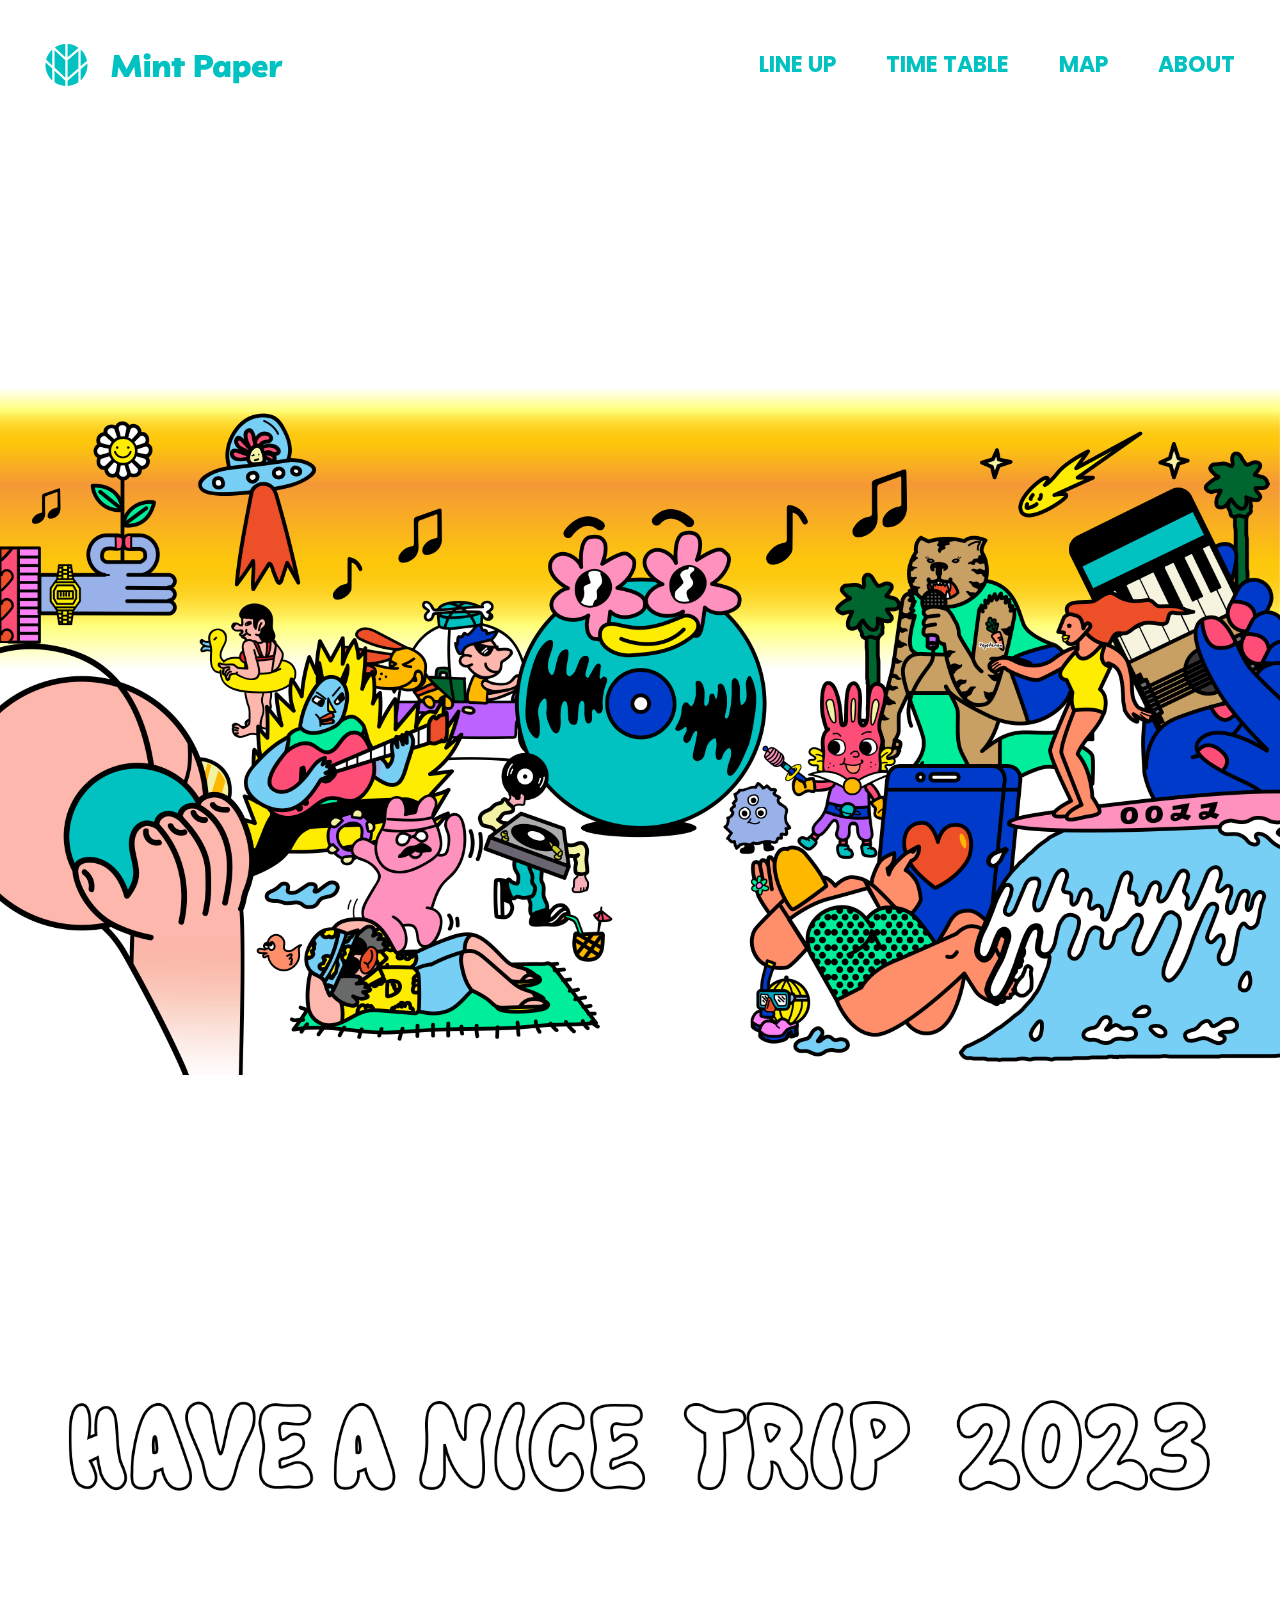
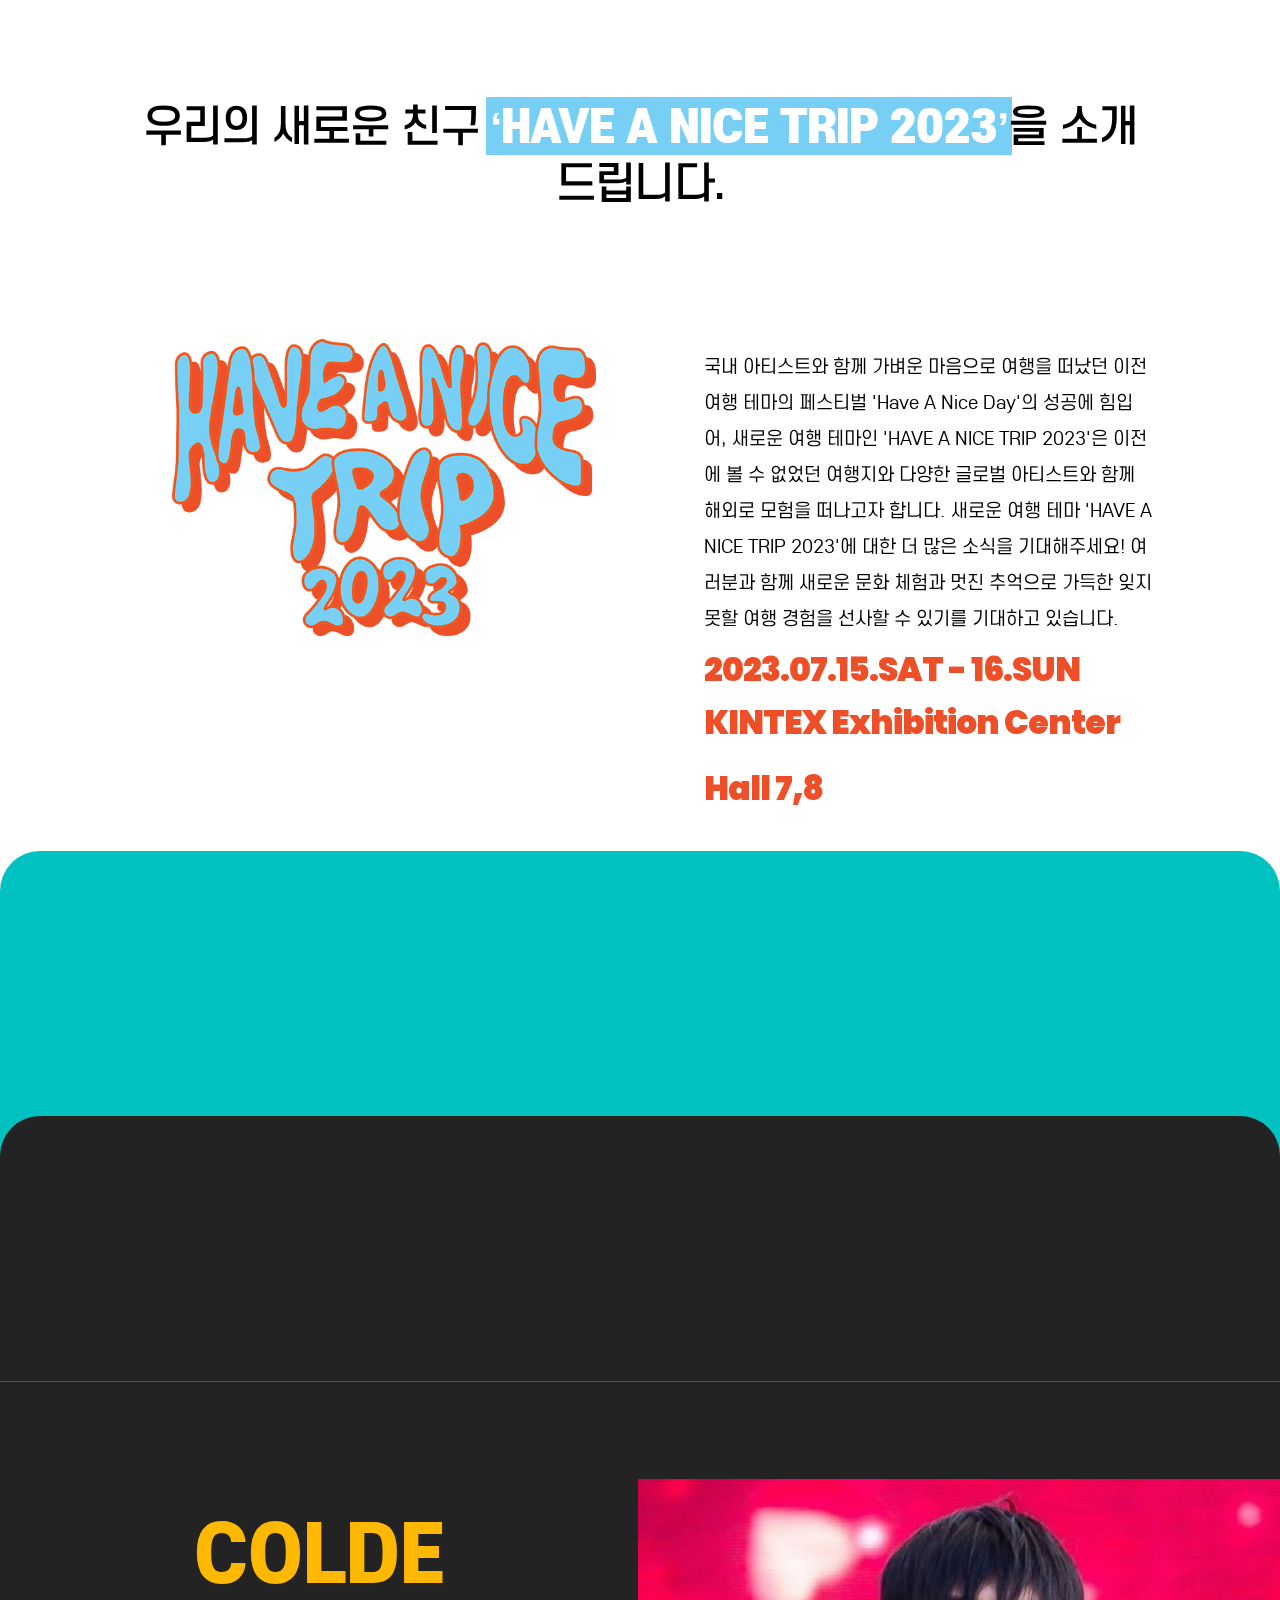
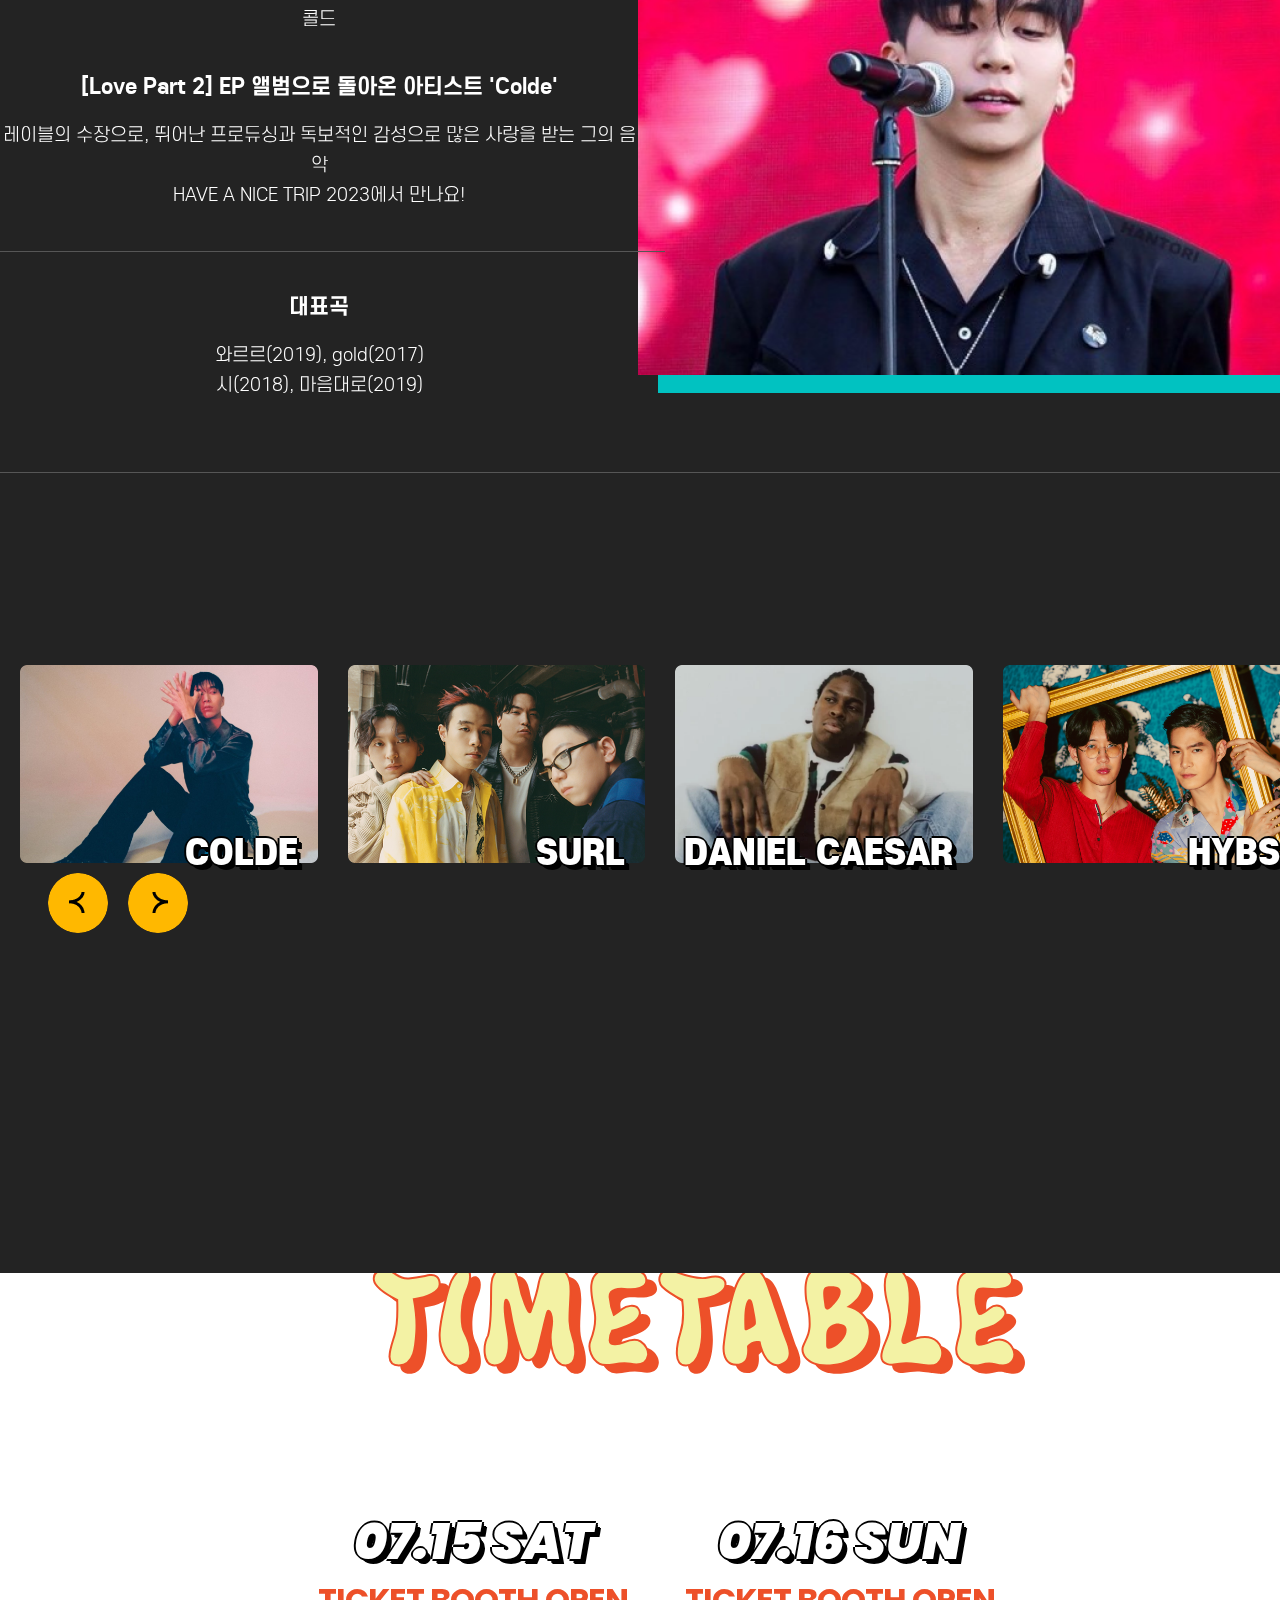
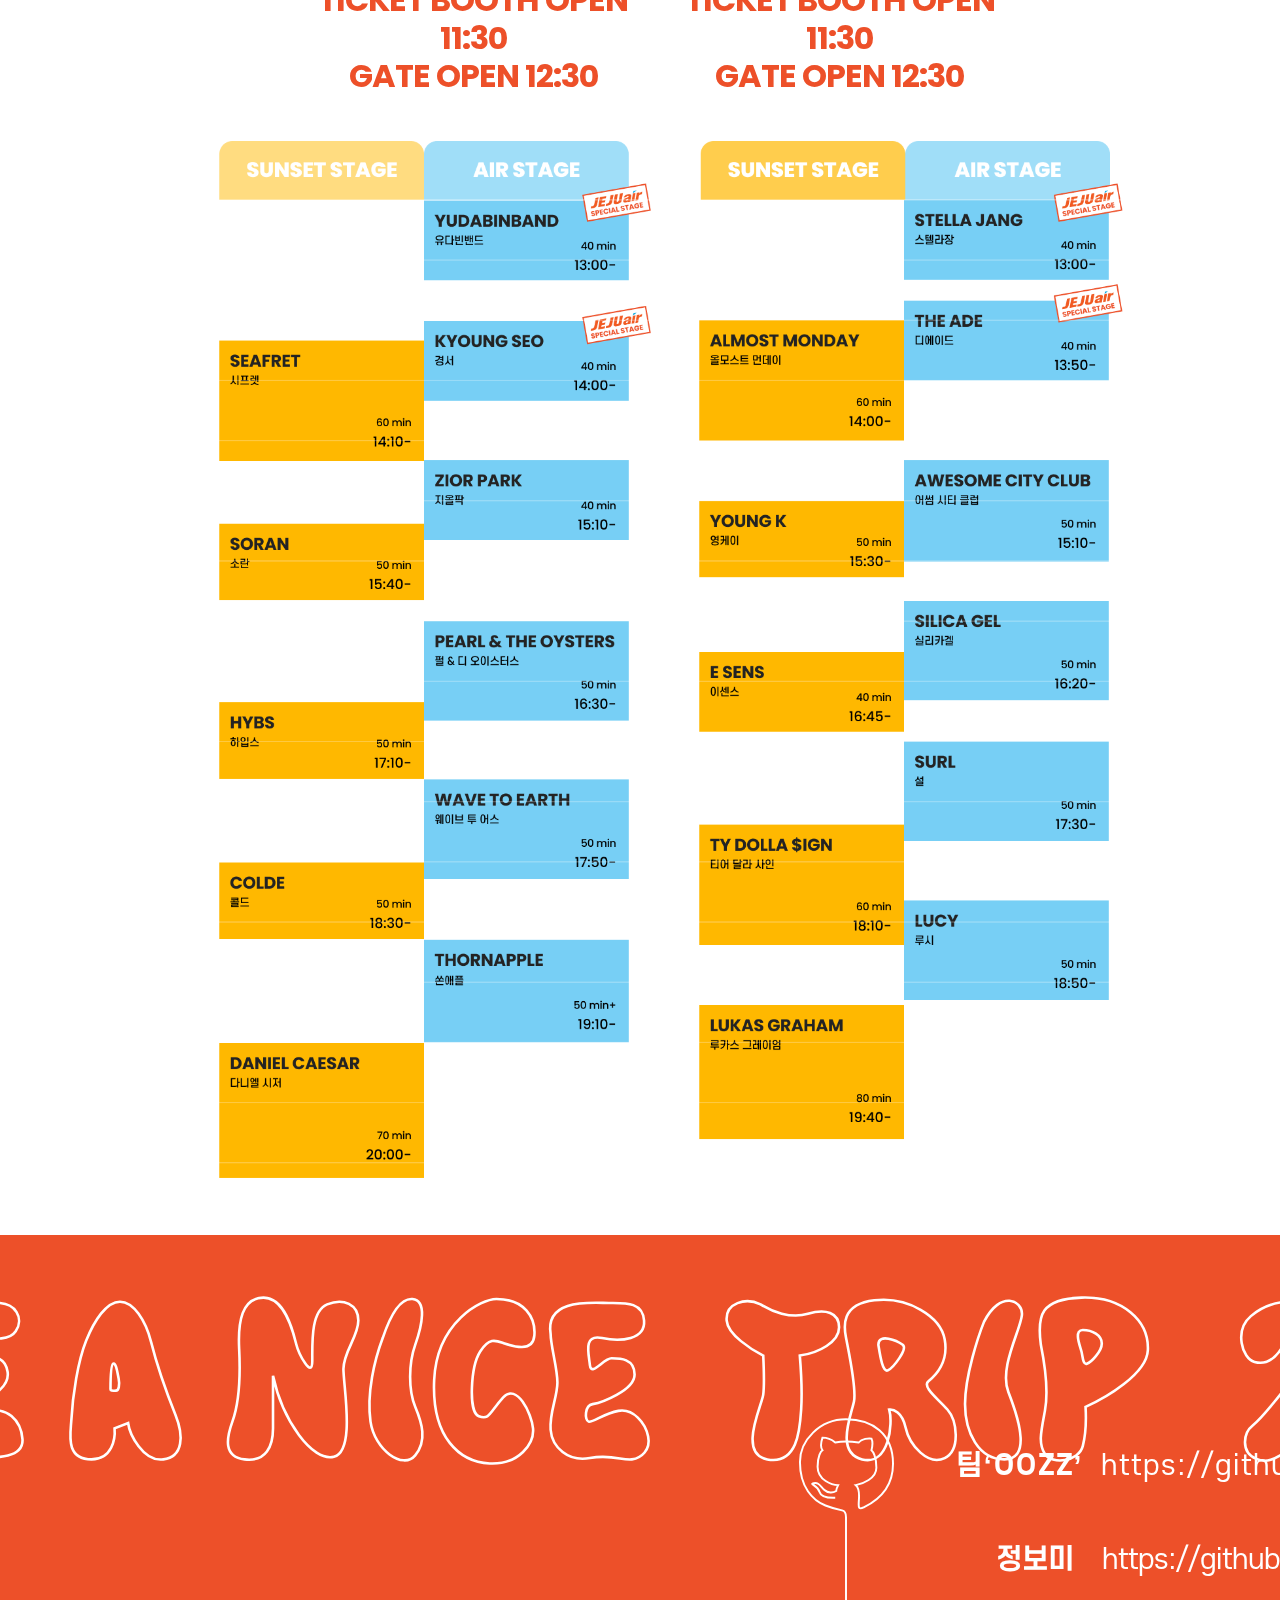
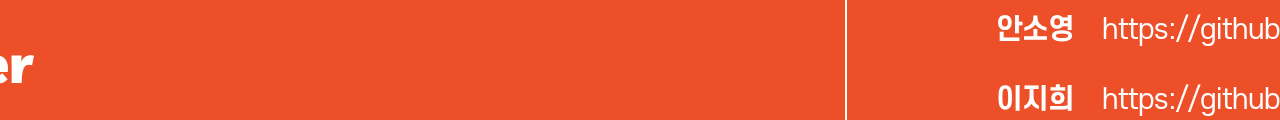
==== index.html @ 6082ace0 "index.html 등록, section01 영역 영상확대, 영역도착시 밑줄, 호버 이벤트 추가를 위해 section01.js, section01-style.css 수정! imag" ====
<!DOCTYPE html>
<html lang="ko">

<head>
    <meta charset="UTF-8">
    <meta name="viewport" content="width=device-width, initial-scale=1">
    <meta http-equiv="X-UA-Compatible" content="IE=edge">
    <title>Mint Festa 2023</title>

    <!--  favicon  -->
    <link rel="shortcut icon" href="./common/favicon/favicon.ico" type="image/x-icon">
    <link rel="apple-touch-icon" sizes="120x120" href="./common/favicon/apple_touch_icon.png">
    <link rel="icon" type="image/png" sizes="32x32" href="./common/favicon/favicon_32x32.png">
    <link rel="icon" type="image/png" sizes="16x16" href="./common/favicon/favicon_16x16.png">
    <link rel="icon" type="image/png" sizes="144x144" href="./common/favicon/android_chrome_144x144.png">
    <link rel="icon" type="image/png" sizes="150x150" href="./common/favicon/mstile_150x150.png">


    <!-- og -->
    <meta property="og:title" content="Mint Festa 2023">
    <meta property="og:description" content="HAVE A NICE TRIP 2023">
    <meta property="og:image" content="https://team-oozz.github.io/team-oozz/images/og-img.jpg">
    <meta property="og:url" content="https://team-oozz.github.io/team-oozz">


    <!-- css 문서연결 -->
    <!-- reset.css -->
    <link rel="stylesheet" href="./common/reset.css">
    <!-- swiper.css -->
    <link rel="stylesheet" href="./common/swiper-bundle.min.css">
    <!-- variable.css -->
    <link rel="stylesheet" href="./common/variable.css">
    <!-- font.css -->
    <link rel="stylesheet" href="./common/fonts/fonts.css">


    <!-- header jh 헤더영역스타일.css -->
    <link rel="stylesheet" href="./header-style.css">
    <link rel="stylesheet" href="./section01-style.css">
    <!-- section02 bm -->
    <link rel="stylesheet" href="./section02-style.css">
    <!-- hk footer-style 풋터영역스타일 링크 -->
    <link rel="stylesheet" href="./footer-style.css">

    <!-- jQuery 문서연결 -->
    <script src="./common/jquery-3.7.0.min.js"></script>
    <!-- swiper js -->
    <script src="./common/swiper-bundle.min.js"></script>
    <!-- hk 풋터 스크립트 플러그인 -->
    <script src="https://cdnjs.cloudflare.com/ajax/libs/gsap/3.11.3/gsap.min.js"></script>
    <script src="./common/ScrollTrigger.min.js"></script>

    <!-- 개별 -->
    <script defer src="./section01.js"></script>
    <script defer src="./section02.js"></script>
    <!-- hk 풋터 개별 -->
    <script defer src="./footer-script.js"></script>
</head>

<body>
    <!-------- header jh 블랜딩모드, 호버이벤트 ---------->
    <header>
        <div class="header-wrapper">
            <h1 class="logo"><a href="#">민트페이퍼로고</a></h1>
            <menu class="global-nav">
                <li class="under-line">
                    <a href="#">LINE UP</a>
                </li>
                <li class="under-line">
                    <a href="#">TIME TABLE</a>
                </li>
                <li class="under-line">
                    <a href="#">MAP</a>
                </li>
                <li class="under-line">
                    <a href="#">ABOUT</a>
                </li>
            </menu>
        </div>
    </header>

    <!-------- content ---------->
    <!-- section .video-banner  jh -->
    <section class="main-banner">
        <div class="video-wrapper">
            <video src="./images/s_video.mp4" muted autoplay loop poster="./images/s_video.png" class="video"
                id="mov01">
            </video>
            <div class="img-box">
                <img src="./images/s-video-title.png" alt="HAVE A NICE TRIP 2023">
            </div>
        </div>

        <div class="banner-wrapper">
            <h3 class="under">우리의 새로운 친구 <span class="txt-bold under">‘HAVE A NICE TRIP 2023’</span>을 소개 드립니다.
            </h3>
            <div class="banner-box">
                <img src="./images/s-video-banner-box-title.png" alt="HAVE A NICE TRIP 2023" id="banner-title">
                <!-- <h2>HAVE A NICE TRIP 2023</h2> -->
                <div class="txt-box">
                    <p>국내 아티스트와 함께 가벼운 마음으로 여행을 떠났던
                        <span class="block">이전 여행 테마의 페스티벌 'Have A Nice Day'의 성공에 힘입어,</span>
                        <span class="block">새로운 여행 테마인 'HAVE A NICE TRIP 2023'은</span>
                        <span class="block">이전에 볼 수 없었던 여행지와</span>
                        <span class="block">다양한 글로벌 아티스트와 함께 해외로 모험을 떠나고자 합니다.</span>
                        <span class="block">새로운 여행 테마 'HAVE A NICE TRIP 2023'에 대한 더 많은 소식을 기대해주세요!</span>
                        <span class="block">여러분과 함께 새로운 문화 체험과 멋진 추억으로 가득한</span>
                        <span class="block">잊지 못할 여행 경험을 선사할 수 있기를 기대하고 있습니다.</span>
                    </p>
                    <div class="bold">
                        <p>2023.07.15.SAT - 16.SUN <span class="block">KINTEX Exhibition Center Hall 7,8</span></p>
                    </div>
                </div>
            </div>
        </div>
    </section>
    <!-------- section02 bm ---------->
    <section class="section02">
        <div class="box1">
            <div class="index">
                <p class="idx-color1">1</p>
            </div>
        </div>
        <div class="box2">
            <div class="index">
                <p class="idx-color2">2</p>
            </div>
        </div>

        <div class="bg-color">
            <div class="profile pf-1">
                <div class="text-wrapper">
                    <div class="name-box">
                        <h1>colde</h1>
                        <p>콜드</p>
                    </div>
                    <div class="descr-box">
                        <h2> [Love Part 2] EP 앨범으로 돌아온 아티스트 'Colde' </h2>
                        <p>레이블의 수장으로, 뛰어난 프로듀싱과 독보적인 감성으로 많은 사랑을
                            받는 그의
                            음악 <br>
                            HAVE A NICE TRIP 2023에서 만나요! </p>
                    </div>
                    <div class="title-m">
                        <h2>대표곡</h2>
                        <p>와르르(2019), gold(2017)<br>
                            시(2018), 마음대로(2019)</p>
                    </div>
                </div>
                <div class="img-wrapper">
                </div>
            </div>
            <div class="profile pf-2 none">
                <div class="text-wrapper">
                    <div class="name-box">
                        <h1>SURL</h1>
                        <p>설</p>
                    </div>
                    <div class="descr-box">
                        <h2>대중성과 음악성을 동시에 품은 글로벌 밴드로서의 가능성 'SURL'</h2>
                        <p>전국 투어부터 북미 13개 도시투어로 이어진 원초적인 밴드 사운드의 혁신폭발적인 연주와<br> 퍼포먼스를 앞세운 'SURL'을 HAVE A NICE TRIP
                            2023에서 만나요!</p>
                    </div>
                    <div class="title-m">
                        <h2>대표곡</h2>
                        <p>열기구(2019),눈(2018)<br>
                            여기있자(2018), Dry Flower(2019)</p>
                    </div>
                </div>
                <div class="img-wrapper">
                </div>
            </div>
            <div class="profile pf-3 none">
                <div class="text-wrapper">
                    <div class="name-box">
                        <h1>DANIEL CAESAR</h1>
                        <p>다니엘 시저</p>
                    </div>
                    <div class="descr-box">
                        <h2>R&B계의 독보적인 음색을 나타내는 '다니엘 시저'</h2>
                        <p>'Best Part'로 그래미 어워드 ‘R&B 퍼포먼스 부문’을 수상했으며,<br>저스틴 비버의 싱글 'Peaches' 피처링으로 빌보드 핫 100 1위를
                            기록한
                            그가<br>한국을 방문합니다. 4년 만의 정규앨범 'NEVER ENOUGH'를 발매하며<br>한국 팬들을 찾아온 다니엘 시저, HAVE A NICE TRIP
                            2023에서 만나요! </p>
                    </div>
                    <div class="title-m">
                        <h2>대표곡</h2>
                        <p>Best Part(2017), Always(2023)<br>
                            Get you(2018)</p>
                    </div>
                </div>
                <div class="img-wrapper">
                </div>
            </div>
            <div class="profile pf-4 none">
                <div class="text-wrapper">
                    <div class="name-box">
                        <h1>HYBS</h1>
                        <p>하입스</p>
                    </div>
                    <div class="descr-box">
                        <h2>대중성스포티파이 4000만 스트리밍을 기록한 아시아 대세 밴드 'HYBS'</h2>
                        <p>21년 10월 데뷔 이래 단 4개의 싱글로 아시아를 석권한 시티팝+신스팝의 강력한 신성치유의 무드로<br>서라운드 된 'HYBS'만의 음악을 HAVE A
                            NICE TRIP 2023️에서 만나요!</p>
                    </div>
                    <div class="title-m">
                        <h2>대표곡</h2>
                        <p>Ride(2022), Dancing with my phone(2021)<br>
                            Go higher(2022)</p>
                    </div>
                </div>
                <div class="img-wrapper">
                </div>
            </div>
            <div class="profile pf-5 none">
                <div class="text-wrapper">
                    <div class="name-box">
                        <h1>PEARL & THE OYSTERS</h1>
                        <p>펄 앤 오이스터스 </p>
                    </div>
                    <div class="descr-box">
                        <h2> 메인스트림을 자극하는 레이블 명가<br>
                            '스톤 스로우 레코드'의 미래 'PEARL & THE OYSTERS'</h2>
                        <p>피치포크, 올뮤직을 비롯한 평단과 전 세계 리스너를 사로잡은 얼터너티브 듀오‘PEARL & THE<br>
                            OYSTERS’의 무한한 상상력, HAVE A NICE TRIP 2023에서 만나요! </p>
                    </div>
                    <div class="title-m">
                        <h2>대표곡</h2>
                        <p>Pacific Ave(2023), Fireflies(2023)<br>
                            Treasure Island(2021)</p>
                    </div>
                </div>
                <div class="img-wrapper">
                </div>
            </div>
            <div class="profile pf-6 none">
                <div class="text-wrapper">
                    <div class="name-box">
                        <h1>KYOUNG SEO</h1>
                        <p>서경서</p>
                    </div>
                    <div class="descr-box">
                        <h2> 유니크한 보컬, 음원차트와 예능을 종횡무진 넘나드는 ‘KYOUNG SEO’ </h2>
                        <p>'밤하늘의 별을(2020)'과 SBS ‘골 때리는 그녀들’로 많은 사랑을 받아온 ‘KYOUNG SEO’를<br>
                            HAVE A NICE TRIP 2023️에서 만나요! </p>
                    </div>
                    <div class="title-m">
                        <h2>대표곡</h2>
                        <p>Woder Why(2023), 나의 X에게(2022)<br>
                            고백연습(2022), 밤하늘의 별을(2020)</p>
                    </div>
                </div>
                <div class="img-wrapper">
                </div>
            </div>
            <div class="profile pf-7 none">
                <div class="text-wrapper">
                    <div class="name-box">
                        <h1>ZIOR PARK</h1>
                        <p>지올팍</p>
                    </div>
                    <div class="descr-box">
                        <h2>독보적인 장르를 가진 아티스트 'ZIOR PARK'</h2>
                        <p>한계 없는 예술적 감각으로 자신만의 세계를 그려가는 파이오니아파격적인 'ZIOR PARK'의 무대<br>
                            HAVE A NICE TRIP 2023에서 만나요! </p>
                    </div>
                    <div class="title-m">
                        <h2>대표곡</h2>
                        <p>CHRISTIAN(2023), BLACK FIN(2021)<br>
                            MODERN FOX(2021)</p>
                    </div>
                </div>
                <div class="img-wrapper">
                </div>
            </div>
            <div class="profile pf-8 none">
                <div class="text-wrapper">
                    <div class="name-box">
                        <h1>YUDABINBAND</h1>
                        <p>유다빈밴드</p>
                    </div>
                    <div class="descr-box">
                        <h2>우리의 밤을 노래하는 청춘의 항해 ‘YUDABINBAND’</h2>
                        <p>뛰어난 음악적 실력을 기반해 어쿠스틱, 포크, Rock 등 다양한 장르를 소화하는 맑고 순수한 에너지<br>
                            ‘YUDABINBAND’의 무대, HAVE A NICE TRIP 2023에서 만나요</p>
                    </div>
                    <div class="title-m">
                        <h2>대표곡</h2>
                        <p>Everything(2023), 오늘이야(2022)<br>
                            좋지아니한가(2022)</p>
                    </div>
                </div>
                <div class="img-wrapper">
                </div>
            </div>
            <div class="profile pf-9 none">
                <div class="text-wrapper">
                    <div class="name-box">
                        <h1>TY DOLLA $IGN</h1>
                        <p>타이 달라 사인</p>
                    </div>
                    <div class="descr-box">
                        <h2> 실패 없는 피처링, 빌보드 1위에 빛나는 'TY DOLLA $IGN' </h2>
                        <p>트렌드를 리드하는 힙합 사운드, 칸예 웨스트, 드레이크, 포스트 말론 등 탑스타들의 끝없는 러브콜<br>
                            뜨겁고 몽환적인 'TY DOLLA $IGN'의 퍼포먼스, HAVE A NICE TRIP 2023️에서 만나요!</p>
                    </div>
                    <div class="title-m">
                        <h2>대표곡</h2>
                        <p>Spicy(2020), Scared of the Dark(2018)<br>
                            Swalla(2017), Love U Better(2017)</p>
                    </div>
                </div>
                <div class="img-wrapper">
                </div>
            </div>
            <div class="profile pf-10 none">
                <div class="text-wrapper">
                    <div class="name-box">
                        <h1>Stella Jang</h1>
                        <p>스텔라 장</p>
                    </div>
                    <div class="descr-box">
                        <h2>자신의 이야기를 다채롭게 표현하는 스토리텔러, 'Stella Jang'</h2>
                        <p>컬러풀한 송라이팅, 재치 있는 가사와 산뜻한 보이스 여행길에 만난 낯선 설렘 'Stella Jang'<br>
                            HAVE A NICE TRIP 2023에서 만나요!</p>
                    </div>
                    <div class="title-m">
                        <h2>대표곡</h2>
                        <p>L’Amour, Les Baguettes, Paris(2021)<br>
                            빌런(2020), 우르르 쾅쾅(2020), Colors(2016)</p>
                    </div>
                </div>
                <div class="img-wrapper">
                </div>
            </div>
            <div class="profile pf-11 none">
                <div class="text-wrapper">
                    <div class="name-box">
                        <h1>ALMOST MONDAY</h1>
                        <p>얼모스트 먼데이</p>
                    </div>
                    <div class="descr-box">
                        <h2>월요병 해결사 3인조 인디 팝 밴드, 'ALMOST MONDAY'
                        </h2>
                        <p>데뷔와 동시에 빌보드 얼터너티브 차트 상위권에 진입하며 팝/록 마니아들의 주목을 모은<br>
                            캘리포니아 차세대 밴드여름과 페스티벌을 더욱 빛나게 할 'ALMOST MONDAY'의<br> 청량함을 HAVE A NICE TRIP에서 만나요!</p>
                    </div>
                    <div class="title-m">
                        <h2>대표곡</h2>
                        <p>sunburn(2022), cool enough(2021)<br>
                            parking lot view(2020), broken people(2020)</p>
                    </div>
                </div>
                <div class="img-wrapper">
                </div>
            </div>
        </div>


        <!--------------- Swiper --------------->
        <div class="swiper mySwiper">
            <div class="swiper-wrapper swiper-img-wrapper">
                <div class="swiper-slide slide-posi slide-img1">
                    <div class="slide-img-box">
                        <h3>colde</h3>
                        <img src="./images/COLDE_1.png" alt="#">
                    </div>
                </div>
                <div class="swiper-slide slide-posi slide-img2">
                    <div class="slide-img-box">
                        <h3>surl</h3>
                        <img src="./images/surl.png" alt="#">
                    </div>
                </div>
                <div class="swiper-slide slide-posi slide-img3">
                    <div class="slide-img-box">
                        <h3>DANIEL CAESAR</h3>
                        <img src="./images/danielcaesar.png" alt="#">
                    </div>
                </div>
                <div class="swiper-slide slide-posi slide-img4">
                    <div class="slide-img-box">
                        <h3>HYBS</h3>
                        <img src="./images/hybs.png" alt="#">
                    </div>
                </div>
                <div class="swiper-slide slide-posi slide-img5">
                    <div class="slide-img-box">
                        <h3>PEARL & THE OYSTERS</h3>
                        <img src="./images/pearl&theoysters.png" alt="#">
                    </div>
                </div>
                <div class="swiper-slide slide-posi slide-img6">
                    <div class="slide-img-box">
                        <h3>KYOUNG SEO</h3>
                        <img src="./images/kyoungseo.png" alt="#">
                    </div>
                </div>
                <div class="swiper-slide slide-posi slide-img7">
                    <div class="slide-img-box">
                        <h3>ZIOR PARK</h3>
                        <img src="./images/ziorpark.png" alt="#">
                    </div>
                </div>
                <div class="swiper-slide slide-posi slide-img8">
                    <div class="slide-img-box">
                        <h3>YUDABINBAND</h3>
                        <img src="./images/YUDABINBAND.png" alt="#">
                    </div>
                </div>
                <div class="swiper-slide slide-posi slide-img9">
                    <div class="slide-img-box">
                        <h3>TY DOLLA $IGN</h3>
                        <img src="./images/DOLLA$IGN.png" alt="#">
                    </div>
                </div>
                <div class="swiper-slide slide-posi slide-img10">
                    <div class="slide-img-box">
                        <h3>Stella Jang</h3>
                        <img src="./images/StellaJang.png" alt="#">
                    </div>
                </div>
                <div class="swiper-slide slide-posi slide-img11">
                    <div class="slide-img-box">
                        <h3>ALMOST MONDAY</h3>
                        <img src="./images/almostmonday.png" alt="#">
                    </div>
                </div>
            </div>
            <div class="swiper-button-next next-btn"></div>
            <div class="swiper-button-prev prev-btn"></div>

            <div class="swiper-pagination"></div>

        </div>
        <div class="box3">
            <div class="index">
                <p class="idx-color3">3</p>
            </div>
        </div>
    </section>

    <!---------- hk section3 ---------->
    <div class="footer-wrapper">
        <section class="section3">
            <img class="s3-title" src="./images/s3_title_01.svg" alt="section3title">
            <div class="date-wrap">
                <div class="date1">
                    <h2>07.15 SAT</h2>
                    <p><span>TICKET BOOTH OPEN 11:30</span>
                        GATE OPEN 12:30</p>
                </div>
                <div class="date2">
                    <h2>07.16 SUN</h2>
                    <p><span>TICKET BOOTH OPEN 11:30</span>
                        GATE OPEN 12:30</p>
                </div>
            </div>
            <img class="timetable" src="./images/s3-timetable-01.png" alt="timetable">
        </section>
        <!---------- //section3 ---------->

        <!---------- hk footer ---------->
        <div class="footer-moving">
            <footer>
                <div class="box-left">
                    <img src="./images/f_logo_01.svg" alt="mintpaper_logo">
                    <ul>
                        <li><a href="#">ABOUT Mint Paper</a></li>
                        <li><a href="#">CONTACT US</a></li>
                        <li><a href="#">FAMILY SITES</a></li>
                    </ul>
                    <p>ⓒ 2021 MINT PAPER ALL Rights Reserved ｜ 이용약관 ｜ 개인정보 취급방침</p>
                </div>
                <img src="./images/f_icon_git.svg" alt="icon_git" class="icon-git">
                <ul class="team">
                    <li><span>팀‘OOZZ’ </span><a href="https://github.com/team-oozz"
                            target="_blank">https://github.com/team-oozz</a></li>
                    <li><span>정보미 </span><a href="https://github.com/Jbomip"
                            target="_blank">https://github.com/Jbomip</a></li>
                    <li><span>안소영 </span><a href="https://github.com/youngsoAN"
                            target="_blank">https://github.com/youngsoAN</a></li>
                    <li><span>이지희 </span><a href="https://github.com/Leejihi"
                            target="_blank">https://github.com/Leejihi</a></li>
                    <li><span>정희경 </span><a href="https://github.com/JungHeekyung"
                            target="_blank">https://github.com/JungHeekyung</a></li>
                </ul>
            </footer>
        </div>
    </div>
    <!---------- //footer ---------->
</body>

</html>
---- common/variable.css ----
@charset 'utf-8';

:root {
    --font-family-ko: 's-core-dream','Malgun Gothic', 돋움, sans-serif; ;
    --font-family-en: 'Poppins', sans-serif;

    --point-color-m:#01C2C1;
    --point-color-y: #FFB800;
    --point-color-o: #ED5029;

    --font-size-13: 0.813rem;
    --font-size-14:  0.875rem;
    --font-size-16:  1rem;
    --font-size-18:  1.125rem;    
    --font-size-21:  1.313rem;
    --font-size-22:  1.375rem;
    --font-size-23:  1.438rem;
    --font-size-25:  1.563rem;
    --font-size-26:  1.625rem; 
    --font-size-30:  1.875rem;
    --font-size-32:  2rem;
    --font-size-33:   2.063rem;
    --font-size-45:  2.8125rem;
    --font-size-50:  3.125rem;
    --font-size-60:  3.75rem;
    --font-size-70:  4.375rem;
    --font-size-75:  4.688rem;
    --font-size-150: 9.375rem;
    --font-size-156: 9.75rem;
    --font-size-176: 11rem;
    
 }
---- common/fonts/fonts.css ----
/* s-core-dream 한글폰트*/
@font-face {
  font-family: "s-core-dream";
  src: url("scdream1-webfont.woff2") format("woff2"),
    url("scdream1-webfont.woff") format("woff");
  font-weight: 100;
  font-style: normal;
}
@font-face {
  font-family: "s-core-dream";
  src: url("scdream2-webfont.woff2") format("woff2"),
    url("scdream2-webfont.woff") format("woff");
  font-weight: 200;
  font-style: normal;
}
@font-face {
  font-family: "s-core-dream";
  src: url("scdream3-webfont.woff2") format("woff2"),
    url("scdream3-webfont.woff") format("woff");
  font-weight: 300;
  font-style: normal;
}
@font-face {
  font-family: "s-core-dream";
  src: url("scdream4-webfont.woff2") format("woff2"),
    url("scdream4-webfont.woff") format("woff");
  font-weight: 400;
  font-style: normal;
}
@font-face {
  font-family: "s-core-dream";
  src: url("scdream5-webfont.woff2") format("woff2"),
    url("scdream5-webfont.woff") format("woff");
  font-weight: 500;
  font-style: normal;
}
@font-face {
  font-family: "s-core-dream";
  src: url("scdream6-webfont.woff2") format("woff2"),
    url("scdream6-webfont.woff") format("woff");
  font-weight: 600;
  font-style: normal;
}
@font-face {
  font-family: "s-core-dream";
  src: url("scdream7-webfont.woff2") format("woff2"),
    url("scdream7-webfont.woff") format("woff");
  font-weight: 700;
  font-style: normal;
}
@font-face {
  font-family: "s-core-dream";
  src: url("scdream8-webfont.woff2") format("woff2"),
    url("scdream8-webfont.woff") format("woff");
  font-weight: 800;
  font-style: normal;
}
@font-face {
  font-family: "s-core-dream";
  src: url("scdream9-webfont.woff2") format("woff2"),
    url("scdream9-webfont.woff") format("woff");
  font-weight: 900;
  font-style: normal;
}

/* Poppins 영어폰트*/

@font-face {
  font-family: "Poppins";
  font-style: normal;
  font-weight: 400;
  src: local("Poppins Regular"), url("Poppins-Regular.woff") format("woff");
}

@font-face {
  font-family: "Poppins";
  font-style: italic;
  font-weight: 400;
  src: local("Poppins Italic"), url("Poppins-Italic.woff") format("woff");
}

@font-face {
  font-family: "Poppins";
  font-style: thin;
  font-weight: 100;
  src: local("Poppins Thin"), url("Poppins-Thin.woff") format("woff");
}

@font-face {
  font-family: "Poppins";
  font-style: thin;
  font-weight: italic;
  src: local("Poppins Thin Italic"),
    url("Poppins-ThinItalic.woff") format("woff");
}

@font-face {
  font-family: "Poppins";
  font-style: normal;
  font-weight: 200;
  src: local("Poppins ExtraLight"),
    url("Poppins-ExtraLight.woff") format("woff");
}

@font-face {
  font-family: "Poppins";
  font-style: italic;
  font-weight: 200;
  src: local("Poppins ExtraLight Italic"),
    url("Poppins-ExtraLightItalic.woff") format("woff");
}

@font-face {
  font-family: "Poppins";
  font-style: normal;
  font-weight: 300;
  src: local("Poppins Light"), url("Poppins-Light.woff") format("woff");
}

@font-face {
  font-family: "Poppins";
  font-style: italic;
  font-weight: 300;
  src: local("Poppins Light Italic"),
    url("Poppins-LightItalic.woff") format("woff");
}

@font-face {
  font-family: "Poppins";
  font-style: normal;
  font-weight: 500;
  src: local("Poppins Medium"), url("Poppins-Medium.woff") format("woff");
}

@font-face {
  font-family: "Poppins";
  font-style: italic;
  font-weight: 500;
  src: local("Poppins Medium Italic"),
    url("Poppins-MediumItalic.woff") format("woff");
}

@font-face {
  font-family: "Poppins";
  font-style: normal;
  font-weight: 600;
  src: local("Poppins SemiBold"), url("Poppins-SemiBold.woff") format("woff");
}

@font-face {
  font-family: "Poppins";
  font-style: italic;
  font-weight: 600;
  src: local("Poppins SemiBold Italic"),
    url("Poppins-SemiBoldItalic.woff") format("woff");
}

@font-face {
  font-family: "Poppins";
  font-style: normal;
  font-weight: 700;
  src: local("Poppins Bold"), url("Poppins-Bold.woff") format("woff");
}

@font-face {
  font-family: "Poppins";
  font-style: italic;
  font-weight: 700;
  src: local("Poppins Bold Italic"),
    url("Poppins-BoldItalic.woff") format("woff");
}

@font-face {
  font-family: "Poppins";
  font-style: normal;
  font-weight: 800;
  src: local("Poppins ExtraBold"), url("Poppins-ExtraBold.woff") format("woff");
}

@font-face {
  font-family: "Poppins";
  font-style: italic;
  font-weight: 800;
  src: local("Poppins ExtraBold Italic"),
    url("Poppins-ExtraBoldItalic.woff") format("woff");
}

@font-face {
  font-family: "Poppins";
  font-style: normal;
  font-weight: 900;
  src: local("Poppins Black"), url("Poppins-Black.woff") format("woff");
}

@font-face {
  font-family: "Poppins";
  font-style: italic;
  font-weight: 900;
  src: local("Poppins Black Italic"),
    url("Poppins-BlackItalic.woff") format("woff");
}
---- header-style.css ----
@charset "utf-8";

/* font-family: 'Poppins', 's-core-dream', cursive, sans-serif; */

/* 'Poppins', 's-core-dream' */
@import url(./common/fonts/fonts.css);

/* 변수선언 */
@import url(./common/variable.css);

/*********** header  **********/

header {
  width: 100%;
  height: 130px;

  font-family: var(--font-family-en);
  font-weight: 700;
  font-size: var(--font-size-22);

  position: fixed;
  top: 0;
  left: 0;
  z-index: 99999;
  mix-blend-mode: difference;
}

header .header-wrapper {
  width: 93%;
  height: 100%;
  margin: 0 auto;

  display: flex;
  justify-content: space-between;
  align-items: center;
}

header .header-wrapper h1 {
  width: 20%;
  height: 100%;
  text-indent: -999999px;
}

header .header-wrapper h1 a {
  display: block;
  width: 100%;
  min-width: 200px;
  height: 100%;
  background: url(./images/logo_mint.svg) no-repeat 0 50% / contain;
  /* background: url(./images/logo_black.png) no-repeat 0 50% / contain; */
  z-index: 9999;
}

header .header-wrapper .global-nav {
  height: 130px;
  display: flex;
  align-items: center;
}
header .header-wrapper .global-nav li {
  height: 100%;
}
header .header-wrapper .global-nav li a {
  display: block;
  height: 80px;
  padding-left: 50px;
  line-height: 130px;
  text-align: right;
  color: var(--point-color-m);
}

/* 메뉴 hover: 언더라인 생성 */

header .header-wrapper .global-nav .under-line a::after {
  content: '';
  display: block;
  width: 100%;
  height: 5px;
  margin: -30px auto;
  background-color: var(--point-color-m);
  transform-origin: right;
  transform: scaleX(0);
  transition: transform 0.3s ease-in-out;
}
header .header-wrapper .global-nav .under-line:hover a::after {
  transform-origin: left;
  transform: scaleX(1);
}
---- section01-style.css ----
@charset "utf-8";

/* font-family: 'Poppins', 's-core-dream', cursive, sans-serif; */

/* 'Poppins', 's-core-dream' */
@import url(./common/fonts/fonts.css);

/* 변수선언 */
@import url(./common/variable.css);

/*********** content  **********/

/* section .video-banner  jh */
/* 비디오 영역 */

.main-banner {
  width: 100%;
  margin-top: 130px;
  overflow: hidden;
}

.main-banner .video-wrapper {
  width: 100%;
  height: 130vh;

  position: relative;
}

.main-banner .video-wrapper .video {
  width: 100%;

  position: absolute;
  top: 50%;
  left: 50%;
  transform: translate(-50%, -50%);
}

.main-banner .video-wrapper .img-box {
  width: 90%;

  position: absolute;
  bottom: -15vw;
  left: 50%;
  transform: translateX(-50%);
}

/* 텍스트영역 */
.main-banner .banner-wrapper {
  width: 80%;
  margin: 31vw auto 10vw;
  font-family: var(--font-family-ko);
}

.main-banner .banner-wrapper h3 {
  font-weight: 500;
  font-size: 2.7rem;
  text-align: center;
  letter-spacing: -1.8px;
}

.main-banner .banner-wrapper .txt-bold {
  font-weight: 900;
  letter-spacing: -1px;
  box-shadow: inset 0 0 0 0 #77cff5;
  color: #000;
  padding: 0 0.25rem;
  margin: 0 -0.25rem;
  transition: color 0.3s ease-in-out, box-shadow 0.5s ease-in-out;
}
/* jh 영역 도달시 밑줄 이벤트발생, js연결 */
.main-banner .banner-wrapper h3.under .txt-bold {
  color: #fff;
  box-shadow: inset 800px 0 0 0 #77cff5;
}
/* 
.main-banner .banner-wrapper h3:hover .txt-bold {
  color: #fff;
  box-shadow: inset 800px 0 0 0 #77cff5;
} */

.main-banner .banner-wrapper .banner-box {
  width: 100%;
  height: 30vw;
  margin-top: 10vw;
  display: grid;
  grid-template-columns: 1fr 1fr;
}

.main-banner .banner-wrapper .banner-box #banner-title {
  position: relative;
  width: 83%;
  margin: 0 auto;
}

.main-banner .banner-wrapper .banner-box .txt-box {
  margin-left: 5vw;
  font-size: var(--font-size-18);
  font-weight: 400;
  line-height: 2;
  padding-top: 10px;
}

.main-banner .banner-wrapper .banner-box .txt-box .bold {
  margin-top: 1.5vw;
  font-family: var(--font-family-en);
  font-size: var(--font-size-33);
  color: var(--point-color-o);
  font-weight: 900;
  letter-spacing: -1px;
  box-shadow: inset 0 0 0 0 #77cff5;
  padding: 0 0.25rem;
  margin: 0 -0.25rem;
  transition: color 0.3s ease-in-out, box-shadow 0.3s ease-in-out;
}

/*  jh 호버시 밑줄 이벤트 발생 */
.main-banner .banner-wrapper .banner-box .txt-box:hover .bold {
  box-shadow: inset 800px 0 0 0 #77cff5;
}

.main-banner .banner-wrapper .banner-box .txt-box .bold .block {
  display: block;
  margin: -1vw 0 0 0;
}
---- section02-style.css ----
@charset "utf-8";

.section02 {
  color: #fff;
  width: 100%;
  font-family: var(--font-family-en);
  font-family: "s-core-dream";
}

.section02 .bg-color {
  background-color: #232323;
}

/* index */
.section02 .index {
  height: 265px;
  background-color: transparent;
  border-radius: 50px;
}
.section02 .index p {
  height: 265px;
  border-radius: 40px 40px 0 0;
  text-indent: -9999px;
}

.section02 .index .idx-color1 {
  background-color: var(--point-color-m);
  height: 800px;
}
.section02 .index .idx-color2 {
  background-color: #232323;
}
.section02 .index .idx-color3 {
  background-color: var(--point-color-y);
  height: 800px;
}

/* profile */
.section02 .profile {
  border-top: 1px solid #565656;
  border-bottom: 1px solid #565656;
  height: 692px;
  display: flex;
  justify-content: space-evenly;
  align-items: center;
}
.section02 .profile .img-wrapper {
  width: 654px;
  height: 496px;
  box-shadow: 20px 18px var(--point-color-m);
  background-repeat: no-repeat;
}

.section02 .profile .text-wrapper {
  text-align: center;
  height: 100%;
}
.section02 .profile .text-wrapper h1 {
  color: var(--point-color-y);
  font-size: var(--font-size-75);
  font-weight: 800;
  text-transform: uppercase;
}

.section02 .profile .text-wrapper h2 {
  font-weight: 600;
  font-size: var(--font-size-21);
  padding-bottom: 20px;
  padding-top: 40px;
}

.section02 .profile .text-wrapper p {
  font-weight: 300;
  font-size: var(--font-size-18);
  line-height: 30px;
}

.section02 .profile .name-box {
  height: 250px;
  text-align: center;
  padding-top: 122px;
  /* display: flex;
  flex-direction: column;
  justify-content: center;
  align-items: center; */
}
.section02 .profile .descr-box {
  height: 220px;
  position: relative;
}
.section02 .profile .descr-box::after {
  content: "";
  display: block;
  width: 665px;
  height: 1px;
  position: absolute;
  bottom: 0;
  background-color: #565656;
}

/* 개별 bg 가수이미지 , 이름은 .pf-$, main */

.section02 .pf-1 .img-wrapper {
  background: url(./images/colde_main.png);
}
.section02 .pf-2 .img-wrapper {
  background: url(./images/surl_main.png);
}
.section02 .pf-3 .img-wrapper {
  background: url(./images/DANIELCAESAR_main.png);
}
.section02 .pf-4 .img-wrapper {
  background: url(./images/HYBS_main.png);
}
.section02 .pf-5 .img-wrapper {
  background: url(./images/PEARL&THEOYSTERS_main.png);
}
.section02 .pf-6 .img-wrapper {
  background: url(./images/KYOUNGSEO_main.png);
}
.section02 .pf-7 .img-wrapper {
  background: url(./images/ZIORPARK_main.png);
}
.section02 .pf-8 .img-wrapper {
  background: url(./images/YUDABINBAND_main.png);
}
.section02 .pf-9 .img-wrapper {
  background: url(./images/DOLLA$IGN_main.png);
}
.section02 .pf-10 .img-wrapper {
  background: url(./images/STELLAJANG_main.png);
}
.section02 .pf-11 .img-wrapper {
  background: url(./images/ALMOSTMONDAY_main.png);
}

/* addclass.active */

.section02 .none {
  display: none;
}

.section02 .active {
  display: block;
}

/* swiper */
.section02 .swiper {
  background-color: #232323;
  height: 800px;
  padding-bottom: 11rem;
  /* background-color: yellowgreen; */
}
.section02 .swiper-img-wrapper {
  align-items: center;
}

.section02 .swiper img {
  margin-left: 20px;
}
.section02 .slide-posi {
  /* background-color: violet; */
  height: 15rem;
}
.section02 .slide-img-box {
  /* background-color: yellow; */
  position: relative;
}
.section02 .slide-posi h3 {
  text-transform: uppercase;
  position: absolute;
  right: 0;
  bottom: -0.7rem;
  font-weight: 900;
  font-size: var(--font-size-33);
  text-shadow: -2px 0 #000, 0 2px #000, 2px 0 #000, 0 -2px #000, 5px 5px 0 #000,
    4px 4px 0 #000, 2px 2px 0 #000, 1px 1px 0 #000;
}
.section02 .swiper-button-next,
.section02 .swiper-button-prev {
  width: 60px;
  height: 60px;
  border-radius: 50%;
  top: 33vw;
}
.section02 .swiper-button-prev {
  background: url(./images/left_btn.png);
  left: 3rem;
}
.section02 .swiper-button-next {
  background: url(./images/right_btn.png);
  left: 8rem;
}
.section02 .swiper-button-next:after,
.section02 .swiper-button-prev:after {
  font-size: 0;
}

/***** hk : box3 노란박스 숨김 *****/

.section02 .box3 {
  display: none;
}
/***** hk : box3 노란박스 숨김 *****/
---- footer-style.css ----
@charset "utf-8";
body {
  margin: 0;
}

/*----- hk section3 -----*/
.footer-wrapper {
  width: 100vw;
  height: 159.90vw;
  background: url(./images/s3-bg-01.png) no-repeat 50% 50% /cover;
  display: flex;
  flex-direction: column;
  justify-content: flex-end;
  overflow: hidden;
}
.footer-wrapper .section3 .s3-title {
  width: 51.04vw;
  transform: translateX(57%);
  margin-bottom: 3.13vw;
  position: relative;
}
.footer-wrapper .section3 .date1 {
  position: relative;
}
.footer-wrapper .section3 .date2 {
  position: relative;
}
.footer-wrapper .section3 .date-wrap {
  width: 57.29vw;
  display: flex;
  justify-content: space-between;
  margin: 7vw 0 2.60vw 19.79vw;
  transform: translateX(5%);

}
.footer-wrapper .section3 .date-wrap h2 {
  font-family: var(--font-family-en);
  font-size: var(--font-size-50);
  font-weight: 900;
  text-align: center;
  font-style: italic;
  color: #fff;
  text-shadow: -2px 0 #000, 0 2px #000, 2px 0 #000, 0 -2px #000, 5px 5px 0 #000, 4px 4px 0 #000,  2px 2px 0 #000, 1px 1px 0 #000;
  margin-bottom: 0.05vw;
}
.footer-wrapper .section3 .date-wrap p {
  font-family: var(--font-family-en);
  font-size: var(--font-size-32);
  font-weight: 700;
  letter-spacing: -1px;
  text-align: center;
  line-height: 38px;
  color: var(--point-color-o);
  margin-bottom: 1.04vw;
}
.footer-wrapper .section3 .date-wrap p span {
  display: block;
}
.footer-wrapper .section3 .timetable {
  width: 93.75vw;
  margin-left: 10.42vw;
  margin-bottom: 11.46vw;
}
/*----- //section3 -----*/

/*----- hk footer -----*/
footer {
  width: 93.23vw;
  height: 30.47vw;
  color: #fff;
  margin: 0 auto;
  border-radius: 40px 40px 0 0;
  background:  #ED5029 url(./images/f_title_01.svg) no-repeat 50% 10% /90%;
  font-family: var(--font-family-ko);
  font-size: 1rem;
  font-weight: 400;

  display: flex;
  justify-content: space-between;

  position: relative;
  z-index: 999;
}

footer .box-left {
  margin: 15.36vw 0 0 7.29vw;
}
footer .box-left img {
  width: 15.63vw;
}
footer .box-left ul {
  display: flex;
  margin-top: 1.04vw;
  font-family: var(--font-family-en);
  font-weight: 600;
  padding: 0;
}
footer .box-left ul li {
  margin-right: 1.56vw;
}
footer .box-left ul li a {
  position: relative;
}
footer .box-left ul li:nth-child(1) a::after, 
footer .box-left ul li:nth-child(2) a::after {
  content: "";
  width: 1px;
  height: 12px;
  background-color: #fff;
  position: absolute;
  top: 5px;
  right: -15px;
}
footer .box-left p {
  margin-top: 40px;
  font-size: 13px;
  opacity: 0.5;
  font-weight: 100;
}

footer .icon-git {
  width: 47.5px;
  height: 303px;
  position: absolute;
  right: 470px;
  bottom: 0;
}
footer .team {
  margin-top: 295px;
  font-size: 14px;
  line-height: 35px;
  position: absolute;
  right: 140px;
  bottom: 105px;
  word-spacing: 10px;
}
footer .team li:nth-child(1) {
  line-height: 60px;
  letter-spacing: 1px;
  word-spacing: 4px;
}
footer .team li:nth-child(2),
footer .team li:nth-child(3),
footer .team li:nth-child(4),
footer .team li:nth-child(5) {
  text-indent: 20px;
}
footer .team li span {
  font-weight: 600;
}
footer .team li a:hover {
  text-decoration: underline;
}
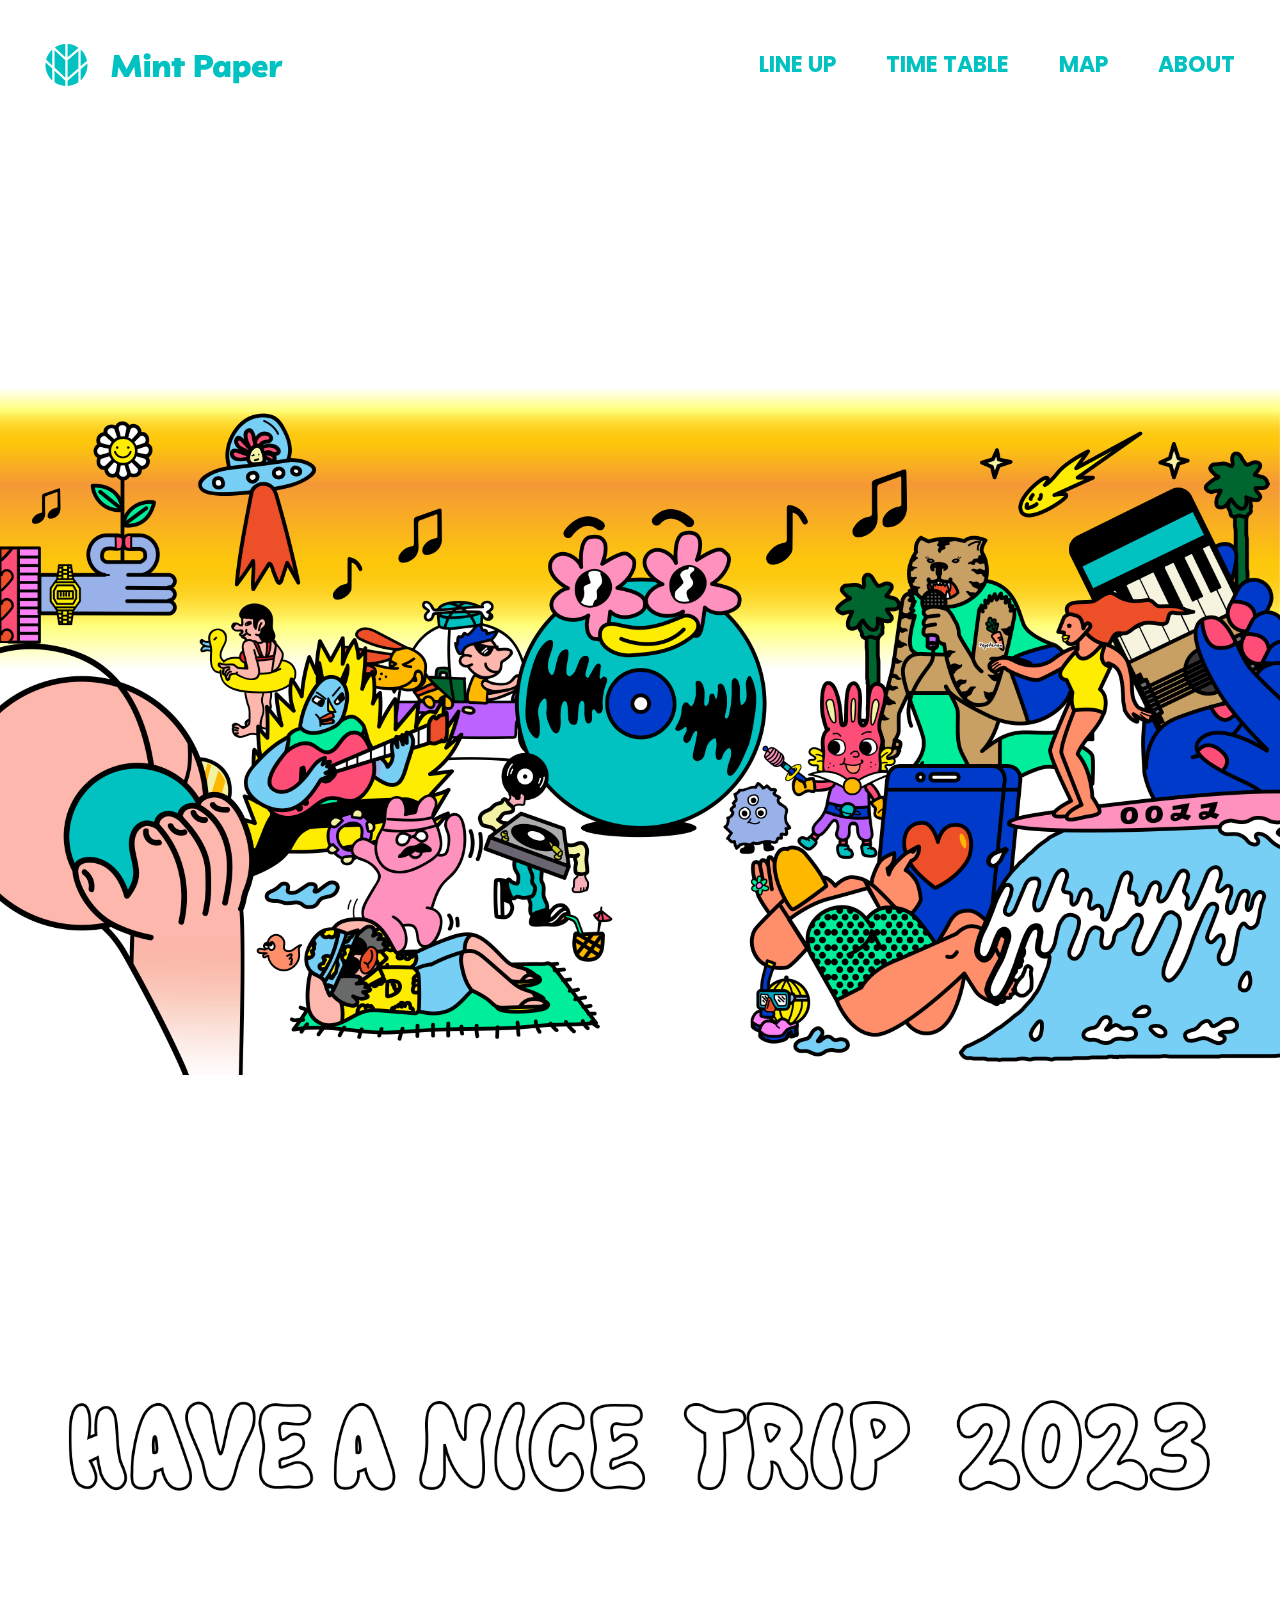
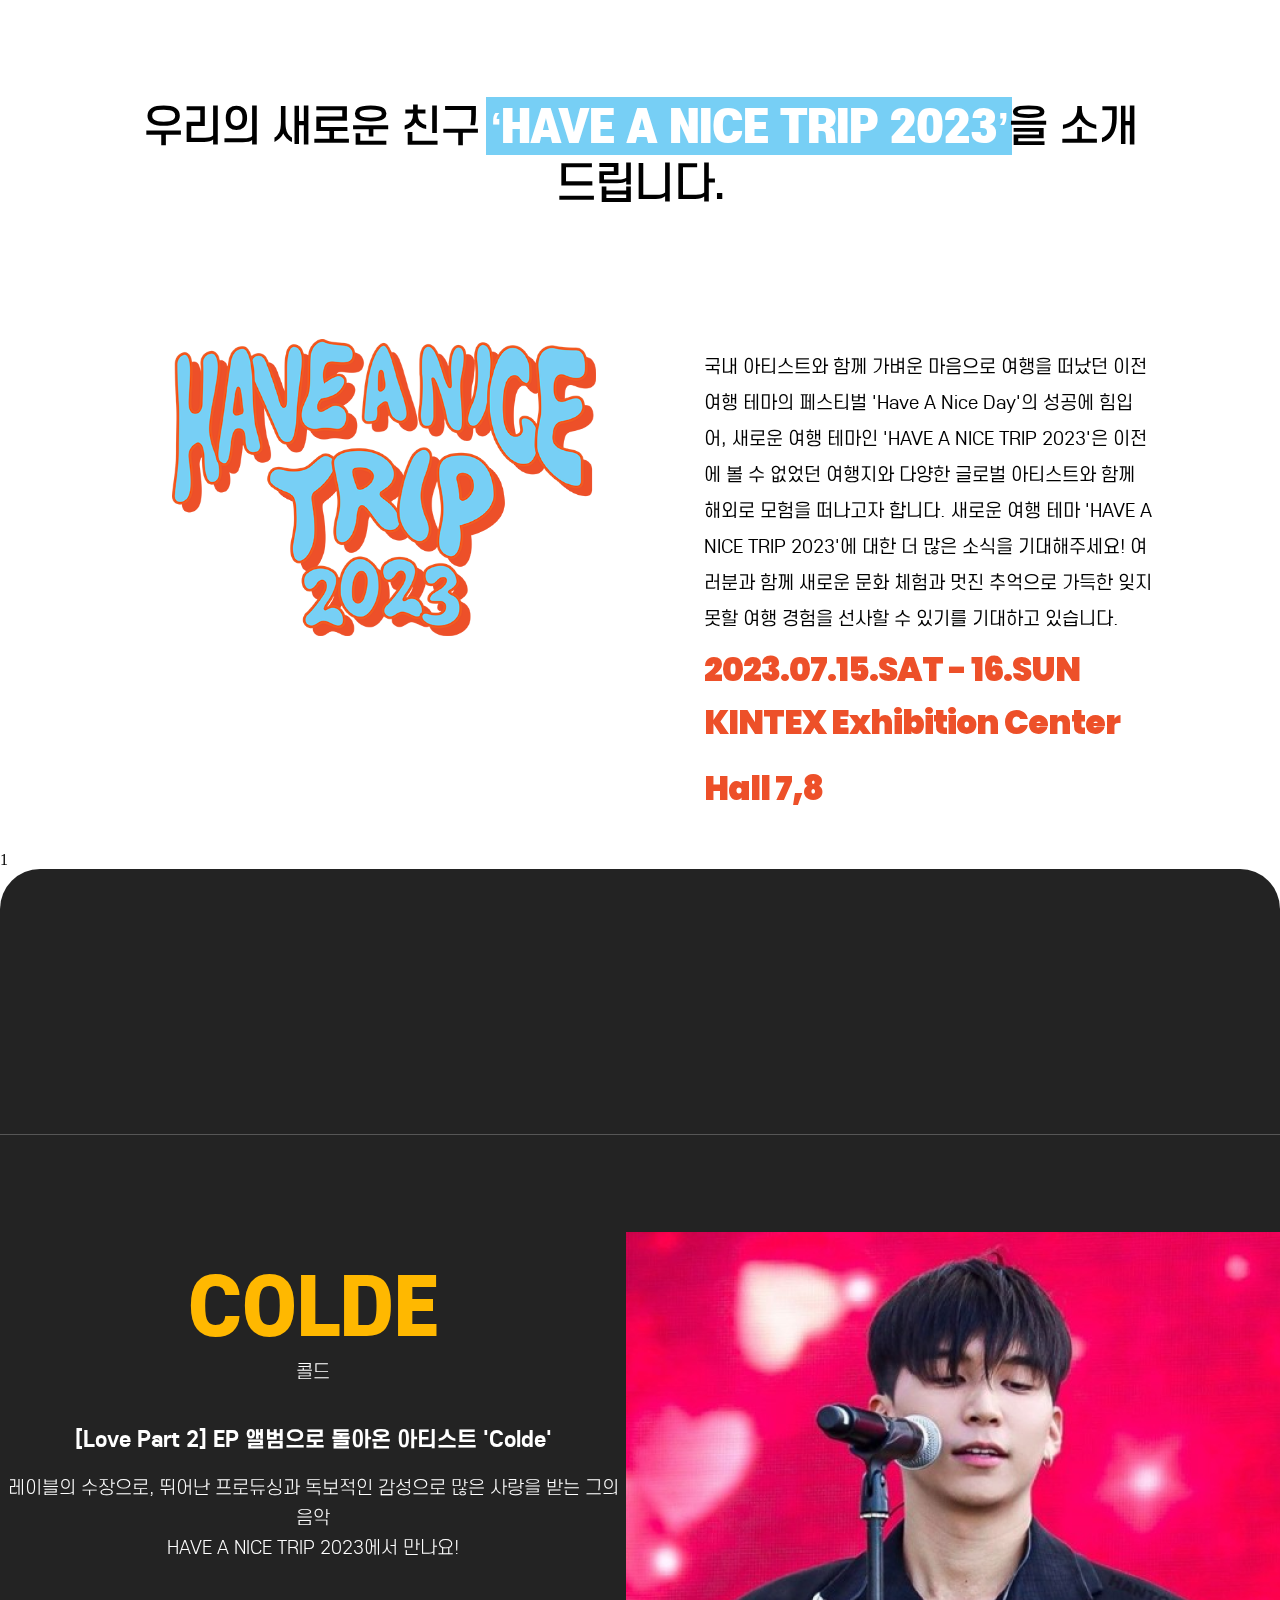
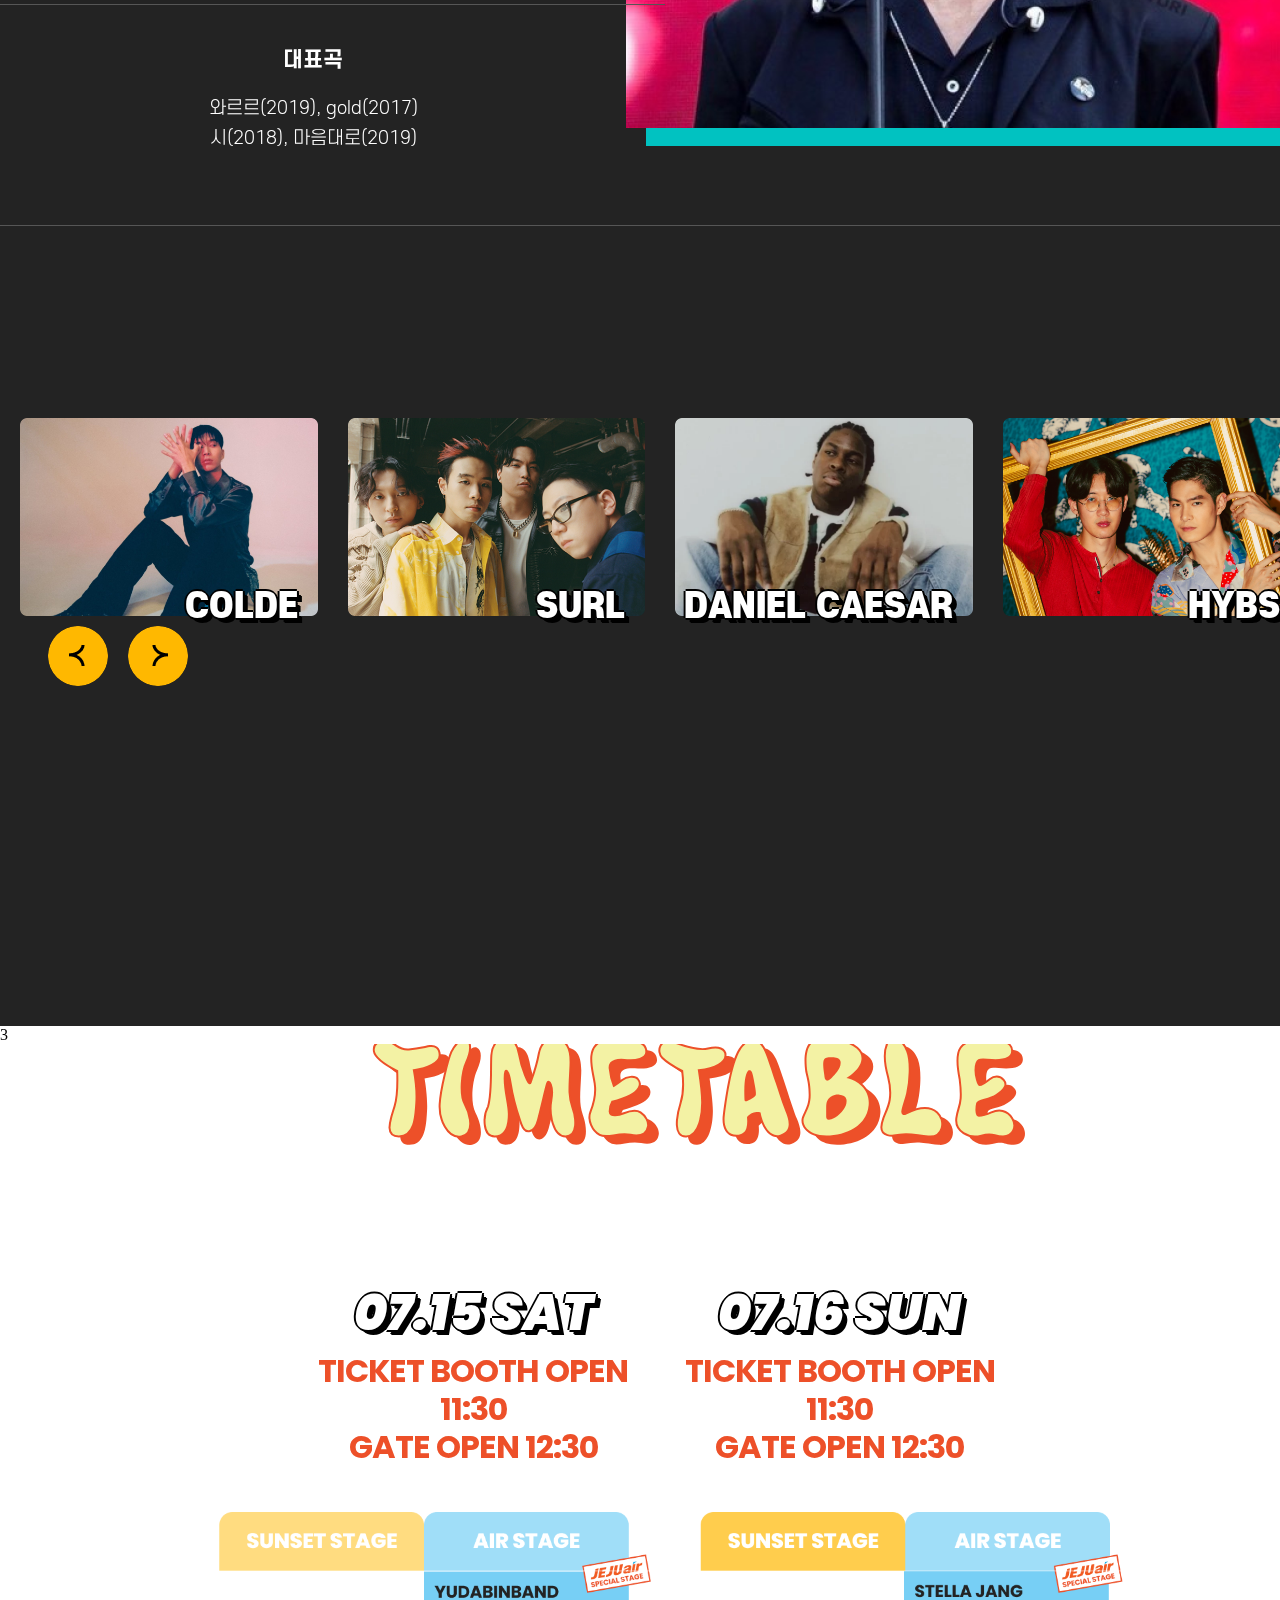
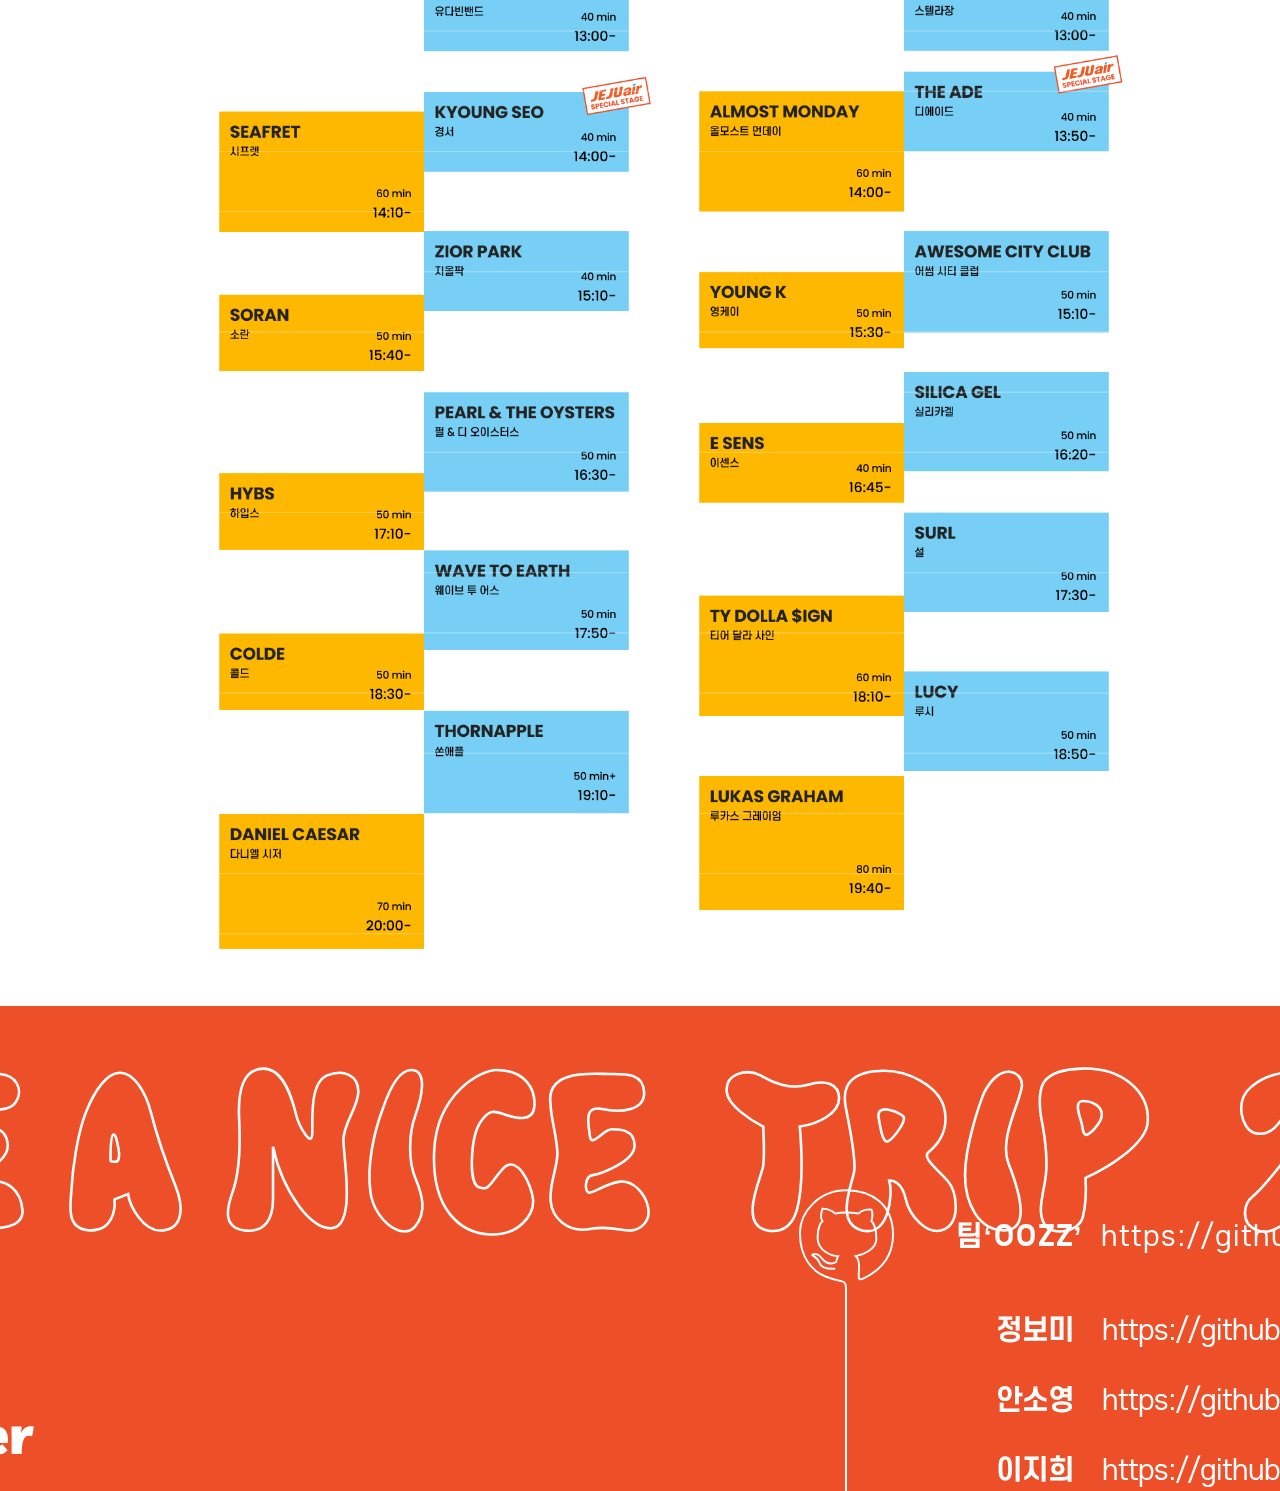
==== commit 7a6f6f21: "bm html 수정" ====
--- a/index.html
+++ b/index.html
@@ -115,12 +115,12 @@
         </div>
     </section>
     <!-------- section02 bm ---------->
+    <div class="box1">
+        <div class="index">
+            <p class="idx-color1">1</p>
+        </div>
+    </div>
     <section class="section02">
-        <div class="box1">
-            <div class="index">
-                <p class="idx-color1">1</p>
-            </div>
-        </div>
         <div class="box2">
             <div class="index">
                 <p class="idx-color2">2</p>
@@ -128,230 +128,254 @@
         </div>
 
         <div class="bg-color">
-            <div class="profile pf-1">
-                <div class="text-wrapper">
-                    <div class="name-box">
-                        <h1>colde</h1>
-                        <p>콜드</p>
-                    </div>
-                    <div class="descr-box">
-                        <h2> [Love Part 2] EP 앨범으로 돌아온 아티스트 'Colde' </h2>
-                        <p>레이블의 수장으로, 뛰어난 프로듀싱과 독보적인 감성으로 많은 사랑을
-                            받는 그의
-                            음악 <br>
-                            HAVE A NICE TRIP 2023에서 만나요! </p>
-                    </div>
-                    <div class="title-m">
-                        <h2>대표곡</h2>
-                        <p>와르르(2019), gold(2017)<br>
-                            시(2018), 마음대로(2019)</p>
-                    </div>
-                </div>
-                <div class="img-wrapper">
+            <div class="profile pf-1 ">
+                <div class="profilejs">
+                    <div class="text-wrapper">
+                        <div class="name-box">
+                            <h1>colde</h1>
+                            <p>콜드</p>
+                        </div>
+                        <div class="descr-box">
+                            <h2> [Love Part 2] EP 앨범으로 돌아온 아티스트 'Colde' </h2>
+                            <p>레이블의 수장으로, 뛰어난 프로듀싱과 독보적인 감성으로 많은 사랑을
+                                받는 그의
+                                음악 <br>
+                                HAVE A NICE TRIP 2023에서 만나요! </p>
+                        </div>
+                        <div class="title-m">
+                            <h2>대표곡</h2>
+                            <p>와르르(2019), gold(2017)<br>
+                                시(2018), 마음대로(2019)</p>
+                        </div>
+                    </div>
+                    <div class="img-box">
+                        <div class="img-wrapper">
+                        </div>
+                    </div>
                 </div>
             </div>
             <div class="profile pf-2 none">
-                <div class="text-wrapper">
-                    <div class="name-box">
-                        <h1>SURL</h1>
-                        <p>설</p>
-                    </div>
-                    <div class="descr-box">
-                        <h2>대중성과 음악성을 동시에 품은 글로벌 밴드로서의 가능성 'SURL'</h2>
-                        <p>전국 투어부터 북미 13개 도시투어로 이어진 원초적인 밴드 사운드의 혁신폭발적인 연주와<br> 퍼포먼스를 앞세운 'SURL'을 HAVE A NICE TRIP
-                            2023에서 만나요!</p>
-                    </div>
-                    <div class="title-m">
-                        <h2>대표곡</h2>
-                        <p>열기구(2019),눈(2018)<br>
-                            여기있자(2018), Dry Flower(2019)</p>
-                    </div>
-                </div>
-                <div class="img-wrapper">
+                <div class="profilejs">
+                    <div class="text-wrapper">
+                        <div class="name-box">
+                            <h1>SURL</h1>
+                            <p>설</p>
+                        </div>
+                        <div class="descr-box">
+                            <h2>대중성과 음악성을 동시에 품은 글로벌 밴드로서의 가능성 'SURL'</h2>
+                            <p>전국 투어부터 북미 13개 도시투어로 이어진 원초적인 밴드 사운드의 혁신폭발적인 연주와<br> 퍼포먼스를 앞세운 'SURL'을 HAVE A NICE TRIP
+                                2023에서 만나요!</p>
+                        </div>
+                        <div class="title-m">
+                            <h2>대표곡</h2>
+                            <p>열기구(2019),눈(2018)<br>
+                                여기있자(2018), Dry Flower(2019)</p>
+                        </div>
+                    </div>
+                    <div class="img-wrapper">
+                    </div>
                 </div>
             </div>
             <div class="profile pf-3 none">
-                <div class="text-wrapper">
-                    <div class="name-box">
-                        <h1>DANIEL CAESAR</h1>
-                        <p>다니엘 시저</p>
-                    </div>
-                    <div class="descr-box">
-                        <h2>R&B계의 독보적인 음색을 나타내는 '다니엘 시저'</h2>
-                        <p>'Best Part'로 그래미 어워드 ‘R&B 퍼포먼스 부문’을 수상했으며,<br>저스틴 비버의 싱글 'Peaches' 피처링으로 빌보드 핫 100 1위를
-                            기록한
-                            그가<br>한국을 방문합니다. 4년 만의 정규앨범 'NEVER ENOUGH'를 발매하며<br>한국 팬들을 찾아온 다니엘 시저, HAVE A NICE TRIP
-                            2023에서 만나요! </p>
-                    </div>
-                    <div class="title-m">
-                        <h2>대표곡</h2>
-                        <p>Best Part(2017), Always(2023)<br>
-                            Get you(2018)</p>
-                    </div>
-                </div>
-                <div class="img-wrapper">
+                <div class="profilejs">
+                    <div class="text-wrapper">
+                        <div class="name-box">
+                            <h1>DANIEL CAESAR</h1>
+                            <p>다니엘 시저</p>
+                        </div>
+                        <div class="descr-box">
+                            <h2>R&B계의 독보적인 음색을 나타내는 '다니엘 시저'</h2>
+                            <p>'Best Part'로 그래미 어워드 ‘R&B 퍼포먼스 부문’을 수상했으며,<br>저스틴 비버의 싱글 'Peaches' 피처링으로 빌보드 핫 100 1위를
+                                기록한
+                                그가<br>한국을 방문합니다. 4년 만의 정규앨범 'NEVER ENOUGH'를 발매하며<br>한국 팬들을 찾아온 다니엘 시저, HAVE A NICE TRIP
+                                2023에서 만나요! </p>
+                        </div>
+                        <div class="title-m">
+                            <h2>대표곡</h2>
+                            <p>Best Part(2017), Always(2023)<br>
+                                Get you(2018)</p>
+                        </div>
+                    </div>
+                    <div class="img-wrapper">
+                    </div>
                 </div>
             </div>
             <div class="profile pf-4 none">
-                <div class="text-wrapper">
-                    <div class="name-box">
-                        <h1>HYBS</h1>
-                        <p>하입스</p>
-                    </div>
-                    <div class="descr-box">
-                        <h2>대중성스포티파이 4000만 스트리밍을 기록한 아시아 대세 밴드 'HYBS'</h2>
-                        <p>21년 10월 데뷔 이래 단 4개의 싱글로 아시아를 석권한 시티팝+신스팝의 강력한 신성치유의 무드로<br>서라운드 된 'HYBS'만의 음악을 HAVE A
-                            NICE TRIP 2023️에서 만나요!</p>
-                    </div>
-                    <div class="title-m">
-                        <h2>대표곡</h2>
-                        <p>Ride(2022), Dancing with my phone(2021)<br>
-                            Go higher(2022)</p>
-                    </div>
-                </div>
-                <div class="img-wrapper">
+                <div class="profilejs">
+                    <div class="text-wrapper">
+                        <div class="name-box">
+                            <h1>HYBS</h1>
+                            <p>하입스</p>
+                        </div>
+                        <div class="descr-box">
+                            <h2>대중성스포티파이 4000만 스트리밍을 기록한 아시아 대세 밴드 'HYBS'</h2>
+                            <p>21년 10월 데뷔 이래 단 4개의 싱글로 아시아를 석권한 시티팝+신스팝의 강력한 신성치유의 무드로<br>서라운드 된 'HYBS'만의 음악을 HAVE A
+                                NICE TRIP 2023️에서 만나요!</p>
+                        </div>
+                        <div class="title-m">
+                            <h2>대표곡</h2>
+                            <p>Ride(2022), Dancing with my phone(2021)<br>
+                                Go higher(2022)</p>
+                        </div>
+                    </div>
+                    <div class="img-wrapper">
+                    </div>
                 </div>
             </div>
             <div class="profile pf-5 none">
-                <div class="text-wrapper">
-                    <div class="name-box">
-                        <h1>PEARL & THE OYSTERS</h1>
-                        <p>펄 앤 오이스터스 </p>
-                    </div>
-                    <div class="descr-box">
-                        <h2> 메인스트림을 자극하는 레이블 명가<br>
-                            '스톤 스로우 레코드'의 미래 'PEARL & THE OYSTERS'</h2>
-                        <p>피치포크, 올뮤직을 비롯한 평단과 전 세계 리스너를 사로잡은 얼터너티브 듀오‘PEARL & THE<br>
-                            OYSTERS’의 무한한 상상력, HAVE A NICE TRIP 2023에서 만나요! </p>
-                    </div>
-                    <div class="title-m">
-                        <h2>대표곡</h2>
-                        <p>Pacific Ave(2023), Fireflies(2023)<br>
-                            Treasure Island(2021)</p>
-                    </div>
-                </div>
-                <div class="img-wrapper">
+                <div class="profilejs">
+                    <div class="text-wrapper">
+                        <div class="name-box">
+                            <h1>PEARL & THE OYSTERS</h1>
+                            <p>펄 앤 오이스터스 </p>
+                        </div>
+                        <div class="descr-box">
+                            <h2> 메인스트림을 자극하는 레이블 명가<br>
+                                '스톤 스로우 레코드'의 미래 'PEARL & THE OYSTERS'</h2>
+                            <p>피치포크, 올뮤직을 비롯한 평단과 전 세계 리스너를 사로잡은 얼터너티브 듀오‘PEARL & THE<br>
+                                OYSTERS’의 무한한 상상력, HAVE A NICE TRIP 2023에서 만나요! </p>
+                        </div>
+                        <div class="title-m">
+                            <h2>대표곡</h2>
+                            <p>Pacific Ave(2023), Fireflies(2023)<br>
+                                Treasure Island(2021)</p>
+                        </div>
+                    </div>
+                    <div class="img-wrapper">
+                    </div>
                 </div>
             </div>
             <div class="profile pf-6 none">
-                <div class="text-wrapper">
-                    <div class="name-box">
-                        <h1>KYOUNG SEO</h1>
-                        <p>서경서</p>
-                    </div>
-                    <div class="descr-box">
-                        <h2> 유니크한 보컬, 음원차트와 예능을 종횡무진 넘나드는 ‘KYOUNG SEO’ </h2>
-                        <p>'밤하늘의 별을(2020)'과 SBS ‘골 때리는 그녀들’로 많은 사랑을 받아온 ‘KYOUNG SEO’를<br>
-                            HAVE A NICE TRIP 2023️에서 만나요! </p>
-                    </div>
-                    <div class="title-m">
-                        <h2>대표곡</h2>
-                        <p>Woder Why(2023), 나의 X에게(2022)<br>
-                            고백연습(2022), 밤하늘의 별을(2020)</p>
-                    </div>
-                </div>
-                <div class="img-wrapper">
+                <div class="profilejs">
+                    <div class="text-wrapper">
+                        <div class="name-box">
+                            <h1>KYOUNG SEO</h1>
+                            <p>서경서</p>
+                        </div>
+                        <div class="descr-box">
+                            <h2> 유니크한 보컬, 음원차트와 예능을 종횡무진 넘나드는 ‘KYOUNG SEO’ </h2>
+                            <p>'밤하늘의 별을(2020)'과 SBS ‘골 때리는 그녀들’로 많은 사랑을 받아온 ‘KYOUNG SEO’를<br>
+                                HAVE A NICE TRIP 2023️에서 만나요! </p>
+                        </div>
+                        <div class="title-m">
+                            <h2>대표곡</h2>
+                            <p>Woder Why(2023), 나의 X에게(2022)<br>
+                                고백연습(2022), 밤하늘의 별을(2020)</p>
+                        </div>
+                    </div>
+                    <div class="img-wrapper">
+                    </div>
                 </div>
             </div>
             <div class="profile pf-7 none">
-                <div class="text-wrapper">
-                    <div class="name-box">
-                        <h1>ZIOR PARK</h1>
-                        <p>지올팍</p>
-                    </div>
-                    <div class="descr-box">
-                        <h2>독보적인 장르를 가진 아티스트 'ZIOR PARK'</h2>
-                        <p>한계 없는 예술적 감각으로 자신만의 세계를 그려가는 파이오니아파격적인 'ZIOR PARK'의 무대<br>
-                            HAVE A NICE TRIP 2023에서 만나요! </p>
-                    </div>
-                    <div class="title-m">
-                        <h2>대표곡</h2>
-                        <p>CHRISTIAN(2023), BLACK FIN(2021)<br>
-                            MODERN FOX(2021)</p>
-                    </div>
-                </div>
-                <div class="img-wrapper">
+                <div class="profilejs">
+                    <div class="text-wrapper">
+                        <div class="name-box">
+                            <h1>ZIOR PARK</h1>
+                            <p>지올팍</p>
+                        </div>
+                        <div class="descr-box">
+                            <h2>독보적인 장르를 가진 아티스트 'ZIOR PARK'</h2>
+                            <p>한계 없는 예술적 감각으로 자신만의 세계를 그려가는 파이오니아파격적인 'ZIOR PARK'의 무대<br>
+                                HAVE A NICE TRIP 2023에서 만나요! </p>
+                        </div>
+                        <div class="title-m">
+                            <h2>대표곡</h2>
+                            <p>CHRISTIAN(2023), BLACK FIN(2021)<br>
+                                MODERN FOX(2021)</p>
+                        </div>
+                    </div>
+                    <div class="img-wrapper">
+                    </div>
                 </div>
             </div>
             <div class="profile pf-8 none">
-                <div class="text-wrapper">
-                    <div class="name-box">
-                        <h1>YUDABINBAND</h1>
-                        <p>유다빈밴드</p>
-                    </div>
-                    <div class="descr-box">
-                        <h2>우리의 밤을 노래하는 청춘의 항해 ‘YUDABINBAND’</h2>
-                        <p>뛰어난 음악적 실력을 기반해 어쿠스틱, 포크, Rock 등 다양한 장르를 소화하는 맑고 순수한 에너지<br>
-                            ‘YUDABINBAND’의 무대, HAVE A NICE TRIP 2023에서 만나요</p>
-                    </div>
-                    <div class="title-m">
-                        <h2>대표곡</h2>
-                        <p>Everything(2023), 오늘이야(2022)<br>
-                            좋지아니한가(2022)</p>
-                    </div>
-                </div>
-                <div class="img-wrapper">
+                <div class="profilejs">
+                    <div class="text-wrapper">
+                        <div class="name-box">
+                            <h1>YUDABINBAND</h1>
+                            <p>유다빈밴드</p>
+                        </div>
+                        <div class="descr-box">
+                            <h2>우리의 밤을 노래하는 청춘의 항해 ‘YUDABINBAND’</h2>
+                            <p>뛰어난 음악적 실력을 기반해 어쿠스틱, 포크, Rock 등 다양한 장르를 소화하는 맑고 순수한 에너지<br>
+                                ‘YUDABINBAND’의 무대, HAVE A NICE TRIP 2023에서 만나요</p>
+                        </div>
+                        <div class="title-m">
+                            <h2>대표곡</h2>
+                            <p>Everything(2023), 오늘이야(2022)<br>
+                                좋지아니한가(2022)</p>
+                        </div>
+                    </div>
+                    <div class="img-wrapper">
+                    </div>
                 </div>
             </div>
             <div class="profile pf-9 none">
-                <div class="text-wrapper">
-                    <div class="name-box">
-                        <h1>TY DOLLA $IGN</h1>
-                        <p>타이 달라 사인</p>
-                    </div>
-                    <div class="descr-box">
-                        <h2> 실패 없는 피처링, 빌보드 1위에 빛나는 'TY DOLLA $IGN' </h2>
-                        <p>트렌드를 리드하는 힙합 사운드, 칸예 웨스트, 드레이크, 포스트 말론 등 탑스타들의 끝없는 러브콜<br>
-                            뜨겁고 몽환적인 'TY DOLLA $IGN'의 퍼포먼스, HAVE A NICE TRIP 2023️에서 만나요!</p>
-                    </div>
-                    <div class="title-m">
-                        <h2>대표곡</h2>
-                        <p>Spicy(2020), Scared of the Dark(2018)<br>
-                            Swalla(2017), Love U Better(2017)</p>
-                    </div>
-                </div>
-                <div class="img-wrapper">
+                <div class="profilejs">
+                    <div class="text-wrapper">
+                        <div class="name-box">
+                            <h1>TY DOLLA $IGN</h1>
+                            <p>타이 달라 사인</p>
+                        </div>
+                        <div class="descr-box">
+                            <h2> 실패 없는 피처링, 빌보드 1위에 빛나는 'TY DOLLA $IGN' </h2>
+                            <p>트렌드를 리드하는 힙합 사운드, 칸예 웨스트, 드레이크, 포스트 말론 등 탑스타들의 끝없는 러브콜<br>
+                                뜨겁고 몽환적인 'TY DOLLA $IGN'의 퍼포먼스, HAVE A NICE TRIP 2023️에서 만나요!</p>
+                        </div>
+                        <div class="title-m">
+                            <h2>대표곡</h2>
+                            <p>Spicy(2020), Scared of the Dark(2018)<br>
+                                Swalla(2017), Love U Better(2017)</p>
+                        </div>
+                    </div>
+                    <div class="img-wrapper">
+                    </div>
                 </div>
             </div>
             <div class="profile pf-10 none">
-                <div class="text-wrapper">
-                    <div class="name-box">
-                        <h1>Stella Jang</h1>
-                        <p>스텔라 장</p>
-                    </div>
-                    <div class="descr-box">
-                        <h2>자신의 이야기를 다채롭게 표현하는 스토리텔러, 'Stella Jang'</h2>
-                        <p>컬러풀한 송라이팅, 재치 있는 가사와 산뜻한 보이스 여행길에 만난 낯선 설렘 'Stella Jang'<br>
-                            HAVE A NICE TRIP 2023에서 만나요!</p>
-                    </div>
-                    <div class="title-m">
-                        <h2>대표곡</h2>
-                        <p>L’Amour, Les Baguettes, Paris(2021)<br>
-                            빌런(2020), 우르르 쾅쾅(2020), Colors(2016)</p>
-                    </div>
-                </div>
-                <div class="img-wrapper">
+                <div class="profilejs">
+                    <div class="text-wrapper">
+                        <div class="name-box">
+                            <h1>Stella Jang</h1>
+                            <p>스텔라 장</p>
+                        </div>
+                        <div class="descr-box">
+                            <h2>자신의 이야기를 다채롭게 표현하는 스토리텔러, 'Stella Jang'</h2>
+                            <p>컬러풀한 송라이팅, 재치 있는 가사와 산뜻한 보이스 여행길에 만난 낯선 설렘 'Stella Jang'<br>
+                                HAVE A NICE TRIP 2023에서 만나요!</p>
+                        </div>
+                        <div class="title-m">
+                            <h2>대표곡</h2>
+                            <p>L’Amour, Les Baguettes, Paris(2021)<br>
+                                빌런(2020), 우르르 쾅쾅(2020), Colors(2016)</p>
+                        </div>
+                    </div>
+                    <div class="img-wrapper">
+                    </div>
                 </div>
             </div>
             <div class="profile pf-11 none">
-                <div class="text-wrapper">
-                    <div class="name-box">
-                        <h1>ALMOST MONDAY</h1>
-                        <p>얼모스트 먼데이</p>
-                    </div>
-                    <div class="descr-box">
-                        <h2>월요병 해결사 3인조 인디 팝 밴드, 'ALMOST MONDAY'
-                        </h2>
-                        <p>데뷔와 동시에 빌보드 얼터너티브 차트 상위권에 진입하며 팝/록 마니아들의 주목을 모은<br>
-                            캘리포니아 차세대 밴드여름과 페스티벌을 더욱 빛나게 할 'ALMOST MONDAY'의<br> 청량함을 HAVE A NICE TRIP에서 만나요!</p>
-                    </div>
-                    <div class="title-m">
-                        <h2>대표곡</h2>
-                        <p>sunburn(2022), cool enough(2021)<br>
-                            parking lot view(2020), broken people(2020)</p>
-                    </div>
-                </div>
-                <div class="img-wrapper">
+                <div class="profilejs">
+                    <div class="text-wrapper">
+                        <div class="name-box">
+                            <h1>ALMOST MONDAY</h1>
+                            <p>얼모스트 먼데이</p>
+                        </div>
+                        <div class="descr-box">
+                            <h2>월요병 해결사 3인조 인디 팝 밴드, 'ALMOST MONDAY'
+                            </h2>
+                            <p>데뷔와 동시에 빌보드 얼터너티브 차트 상위권에 진입하며 팝/록 마니아들의 주목을 모은<br>
+                                캘리포니아 차세대 밴드여름과 페스티벌을 더욱 빛나게 할 'ALMOST MONDAY'의<br> 청량함을 HAVE A NICE TRIP에서 만나요!</p>
+                        </div>
+                        <div class="title-m">
+                            <h2>대표곡</h2>
+                            <p>sunburn(2022), cool enough(2021)<br>
+                                parking lot view(2020), broken people(2020)</p>
+                        </div>
+                    </div>
+                    <div class="img-wrapper">
+                    </div>
                 </div>
             </div>
         </div>
@@ -433,12 +457,12 @@
             <div class="swiper-pagination"></div>
 
         </div>
-        <div class="box3">
-            <div class="index">
-                <p class="idx-color3">3</p>
-            </div>
-        </div>
     </section>
+    <div class="box3">
+        <div class="index">
+            <p class="idx-color3">3</p>
+        </div>
+    </div>
 
     <!---------- hk section3 ---------->
     <div class="footer-wrapper">
--- a/section02-style.css
+++ b/section02-style.css
@@ -36,7 +36,8 @@
 }
 
 /* profile */
-.section02 .profile {
+
+.profilejs {
   border-top: 1px solid #565656;
   border-bottom: 1px solid #565656;
   height: 692px;
@@ -44,6 +45,7 @@
   justify-content: space-evenly;
   align-items: center;
 }
+
 .section02 .profile .img-wrapper {
   width: 654px;
   height: 496px;
@@ -79,6 +81,7 @@
   height: 250px;
   text-align: center;
   padding-top: 122px;
+  /* display: flex; */
   /* display: flex;
   flex-direction: column;
   justify-content: center;
@@ -195,10 +198,3 @@
 .section02 .swiper-button-prev:after {
   font-size: 0;
 }
-
-/***** hk : box3 노란박스 숨김 *****/
-
-.section02 .box3 {
-  display: none;
-}
-/***** hk : box3 노란박스 숨김 *****/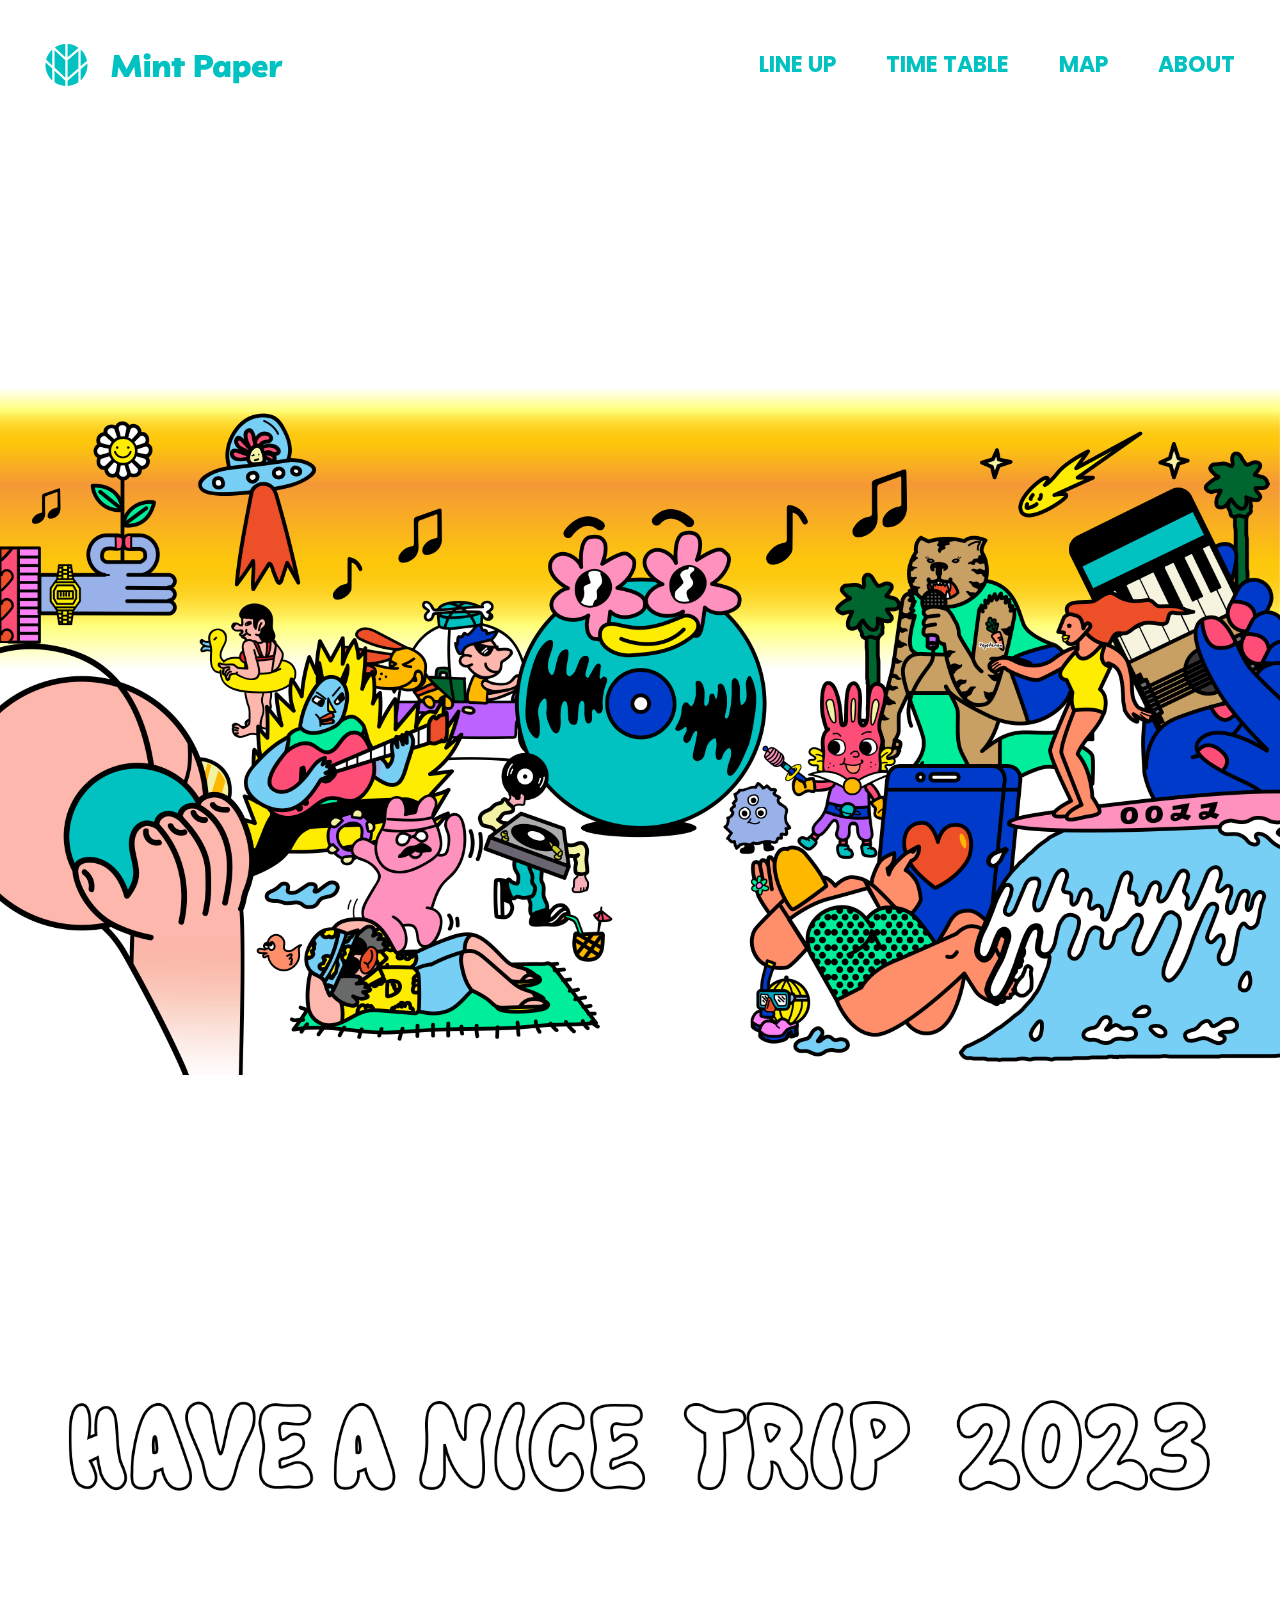
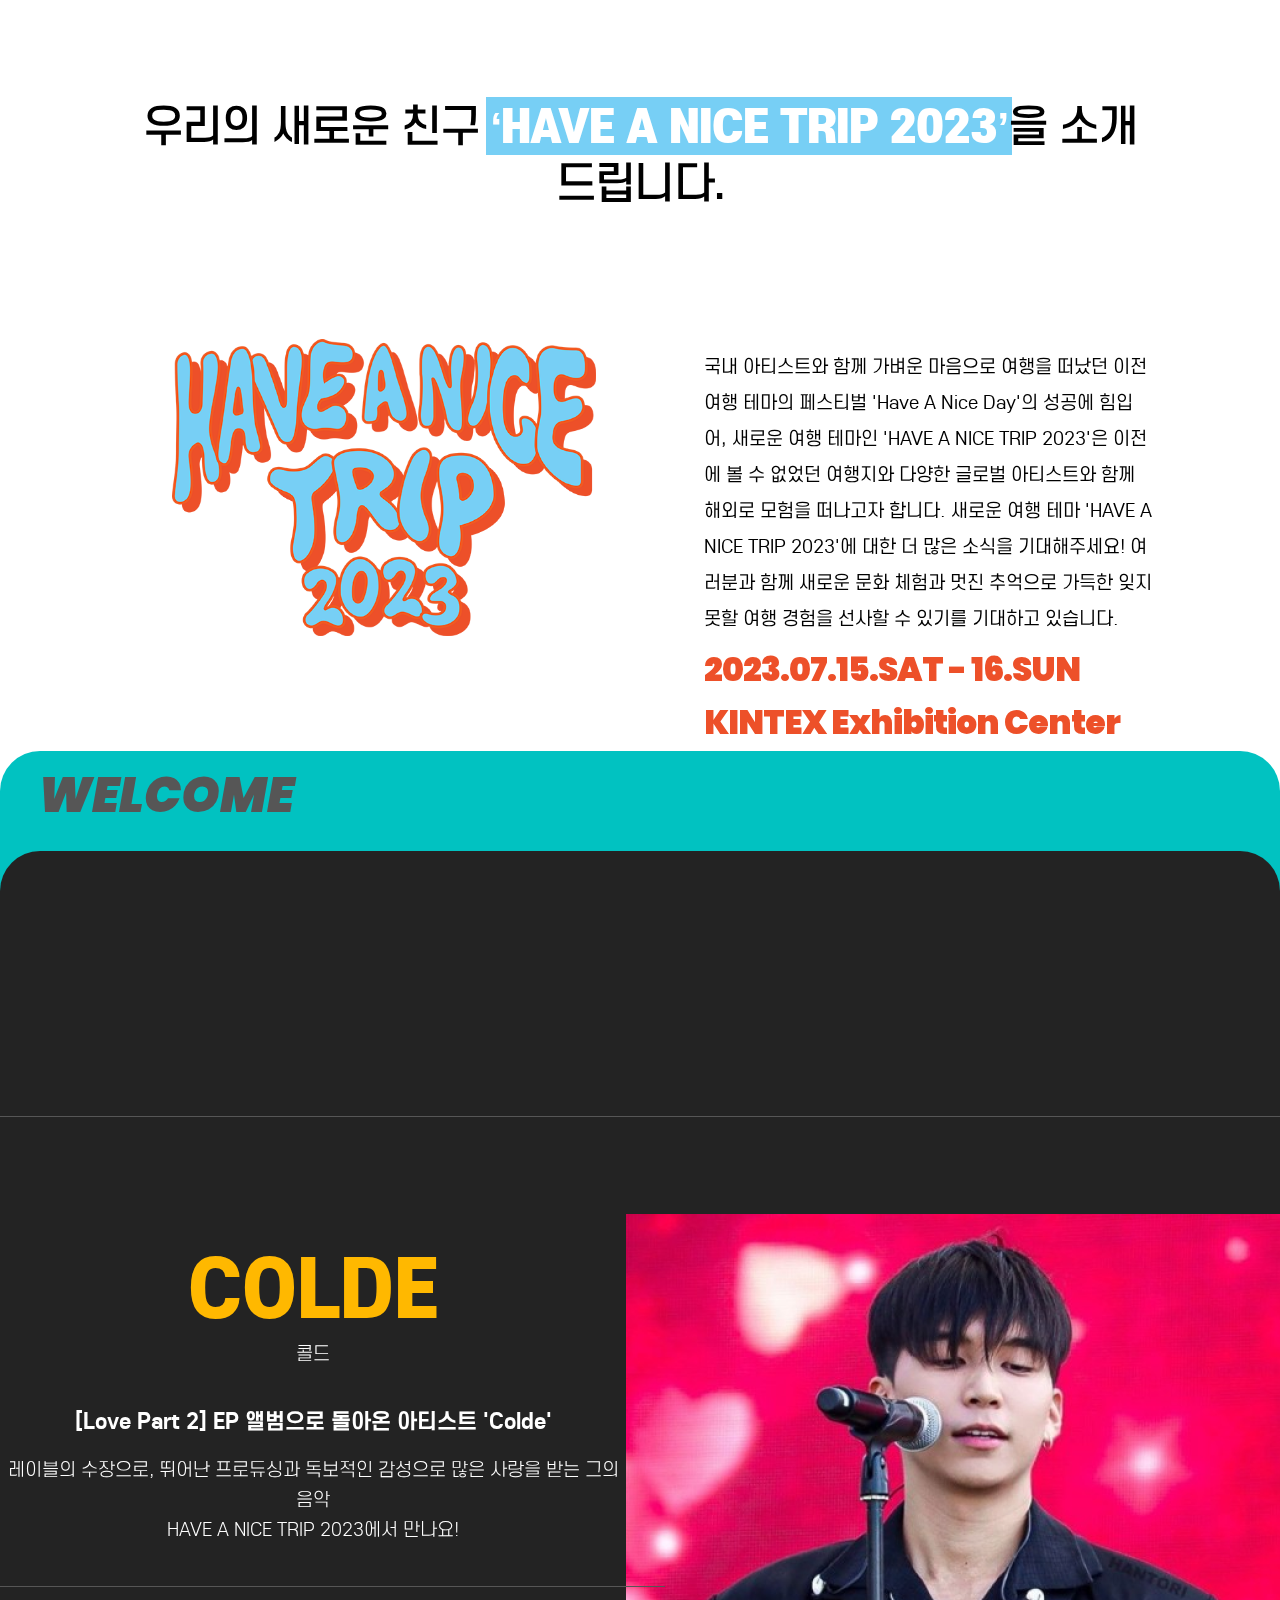
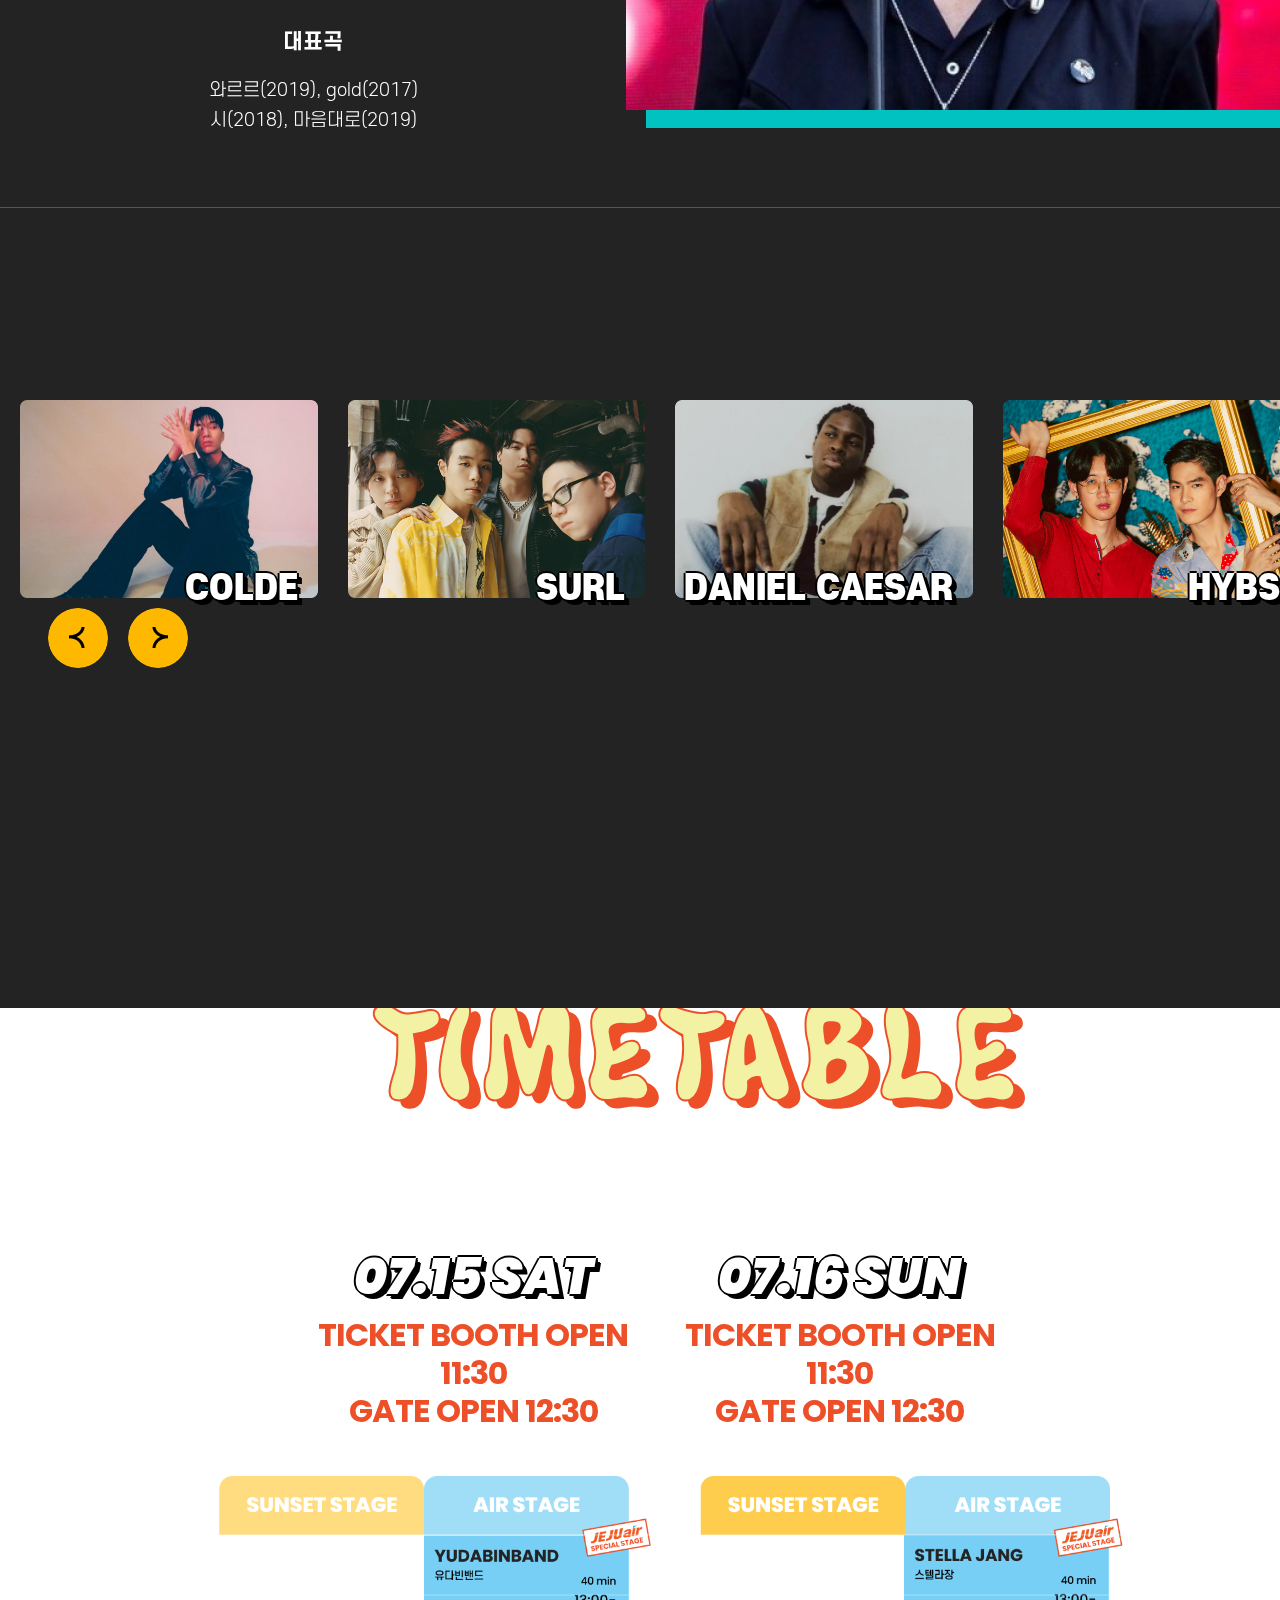
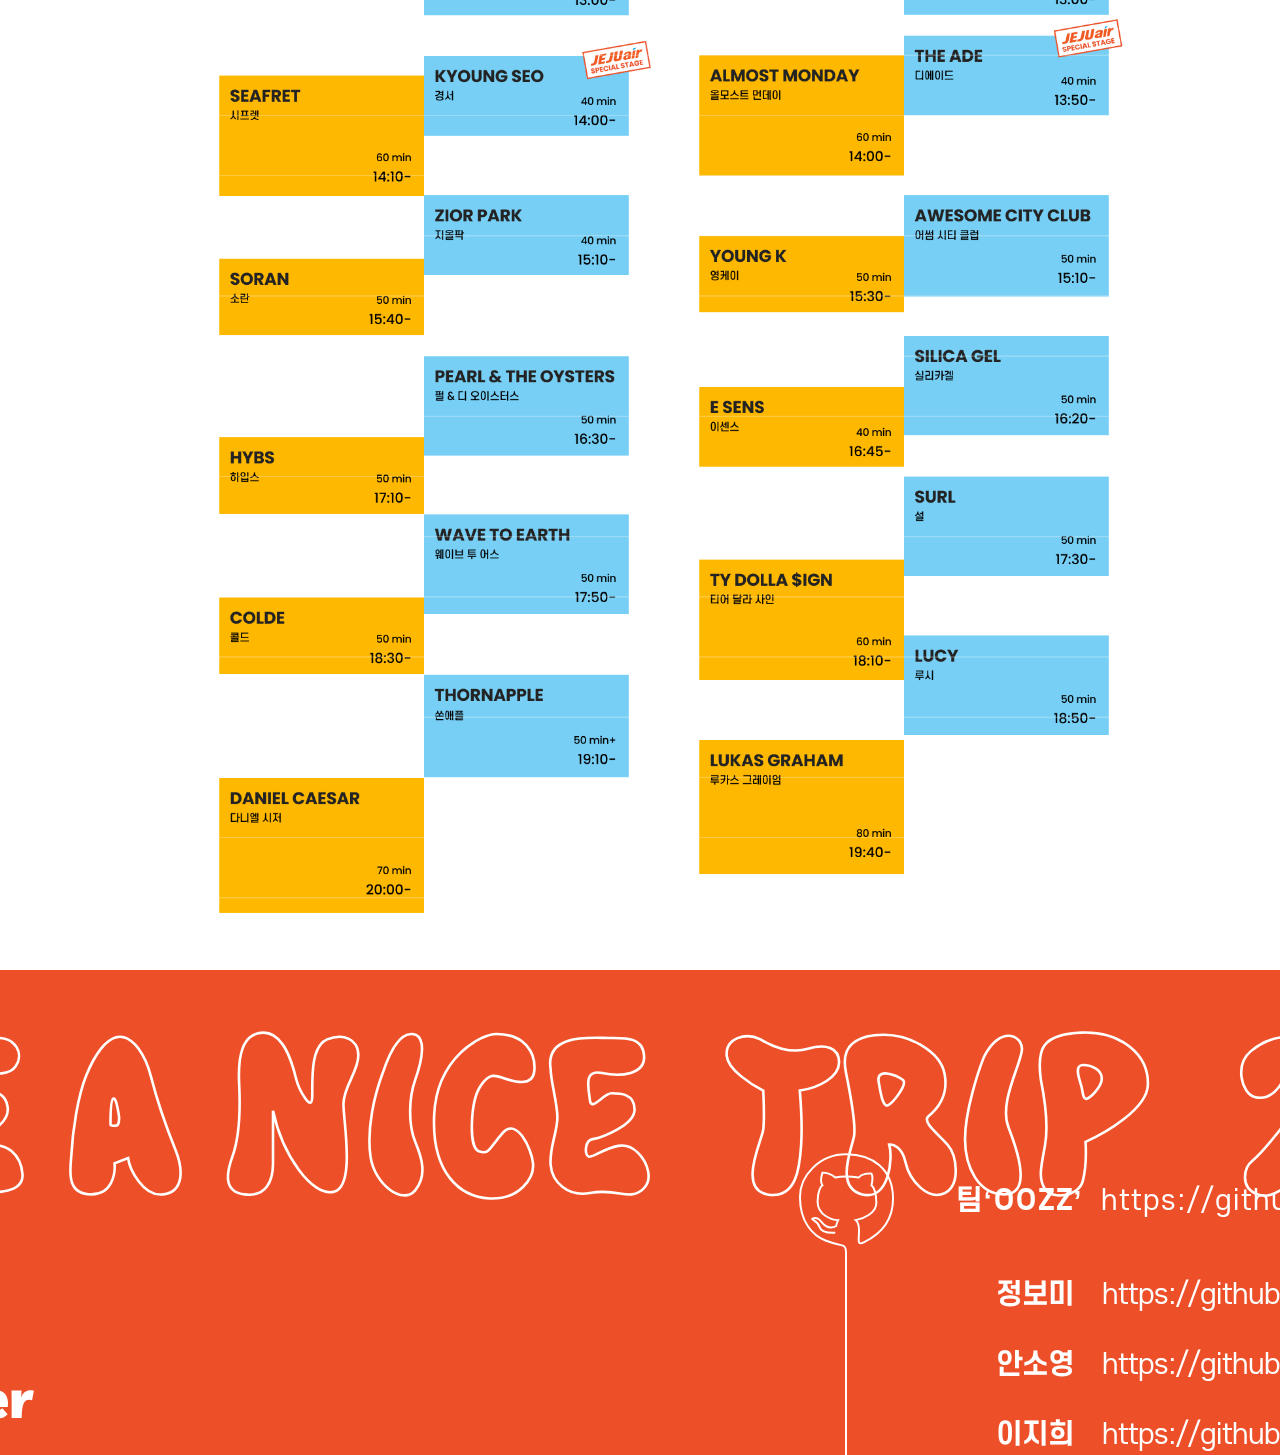
==== commit 4de67dce: "section2 3단박스영역 추가" ====
--- a/index.html
+++ b/index.html
@@ -115,15 +115,14 @@
         </div>
     </section>
     <!-------- section02 bm ---------->
-    <div class="box1">
-        <div class="index">
-            <p class="idx-color1">1</p>
-        </div>
-    </div>
+    <div class="movingbox">
+        <div class="box1">
+                <p class="idx-color1">WELCOME</p>
+        </div>
     <section class="section02">
         <div class="box2">
             <div class="index">
-                <p class="idx-color2">2</p>
+                <p class="idx-color2">HAVE A NICE TRIP 2023</p>
             </div>
         </div>
 
@@ -459,10 +458,9 @@
         </div>
     </section>
     <div class="box3">
-        <div class="index">
-            <p class="idx-color3">3</p>
-        </div>
-    </div>
+        <p class="idx-color3">2023.07.15  SAT-16.SUN</p>
+</div>
+</div>
 
     <!---------- hk section3 ---------->
     <div class="footer-wrapper">
--- a/section02-style.css
+++ b/section02-style.css
@@ -198,3 +198,59 @@
 .section02 .swiper-button-prev:after {
   font-size: 0;
 }
+
+
+
+
+/*************** hk: box 구성 수정 덧붙임 **************/
+
+.movingbox {
+  position: relative;
+  width: 100%;
+  height: 1757px;
+}
+
+.movingbox .box1 {
+  background-color: var(--point-color-m);
+  width: 100%;
+  height: 1000px;
+  border-radius: 40px 40px 0 0;
+  transform: translateY(-10%);
+  overflow: hidden;
+
+}
+.movingbox .box1 p {
+  font-family: var(--font-family-en);
+  font-size: 3.85vw;
+  font-weight: 900;
+  font-style: italic;
+  color: #565656;
+  transform: translate(3%, 10%);
+}
+.section02 {
+  position: absolute;
+  top: 0;
+  z-index: 111;
+}
+.section02 p {
+  color: #fff;
+}
+.movingbox .box3 {
+  background-color: var(--point-color-y);
+  width: 100%;
+  height: 800px;
+  border-radius: 50px 50px 0 0;
+  position: absolute;
+  top: 250px;
+  z-index: 1111;
+  overflow: hidden;
+
+  display: none;
+}
+.movingbox .box3 p {
+  font-family: var(--font-family-en);
+  font-size: 8.13vw;
+  font-weight: 900;
+  font-style: italic;
+  color: var(--point-color-o);
+}
--- a/footer-style.css
+++ b/footer-style.css
@@ -5,7 +5,7 @@
 
 /*----- hk section3 -----*/
 .footer-wrapper {
-  width: 100vw;
+  width: 100%;
   height: 159.90vw;
   background: url(./images/s3-bg-01.png) no-repeat 50% 50% /cover;
   display: flex;
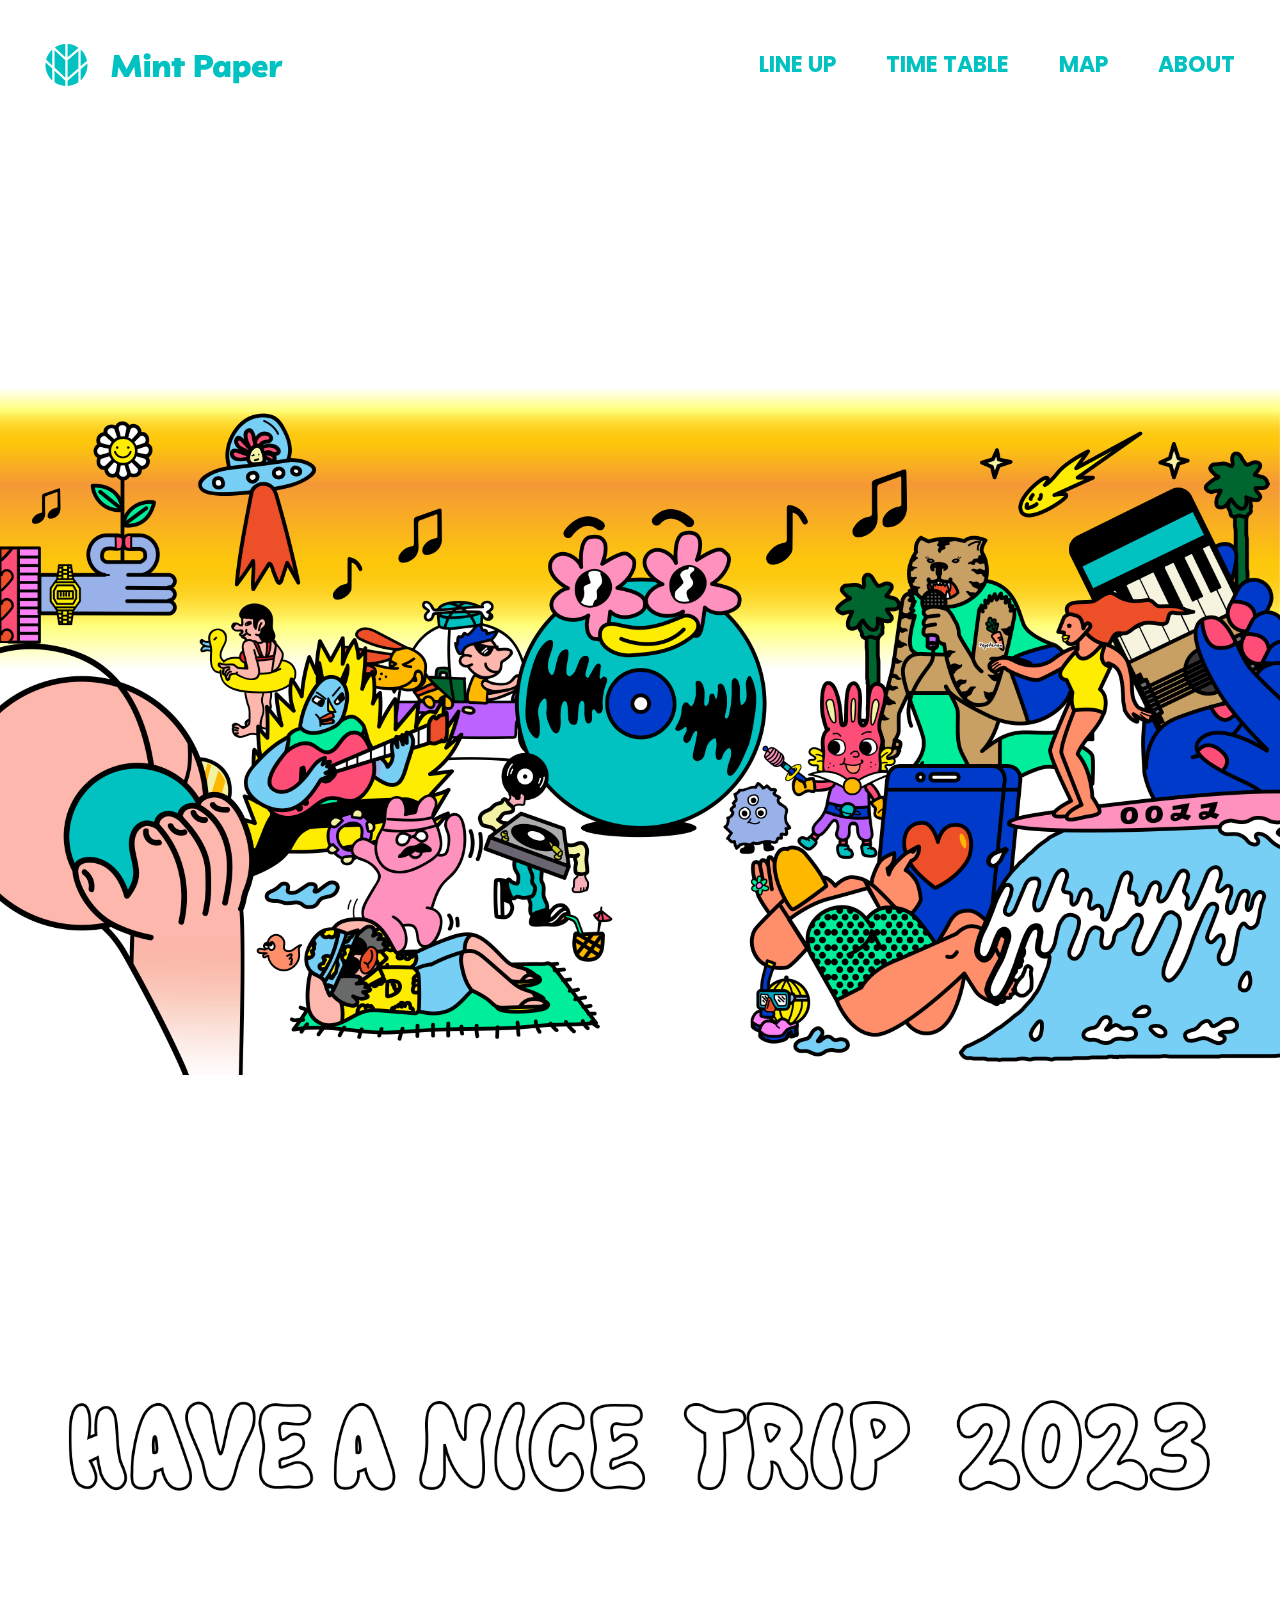
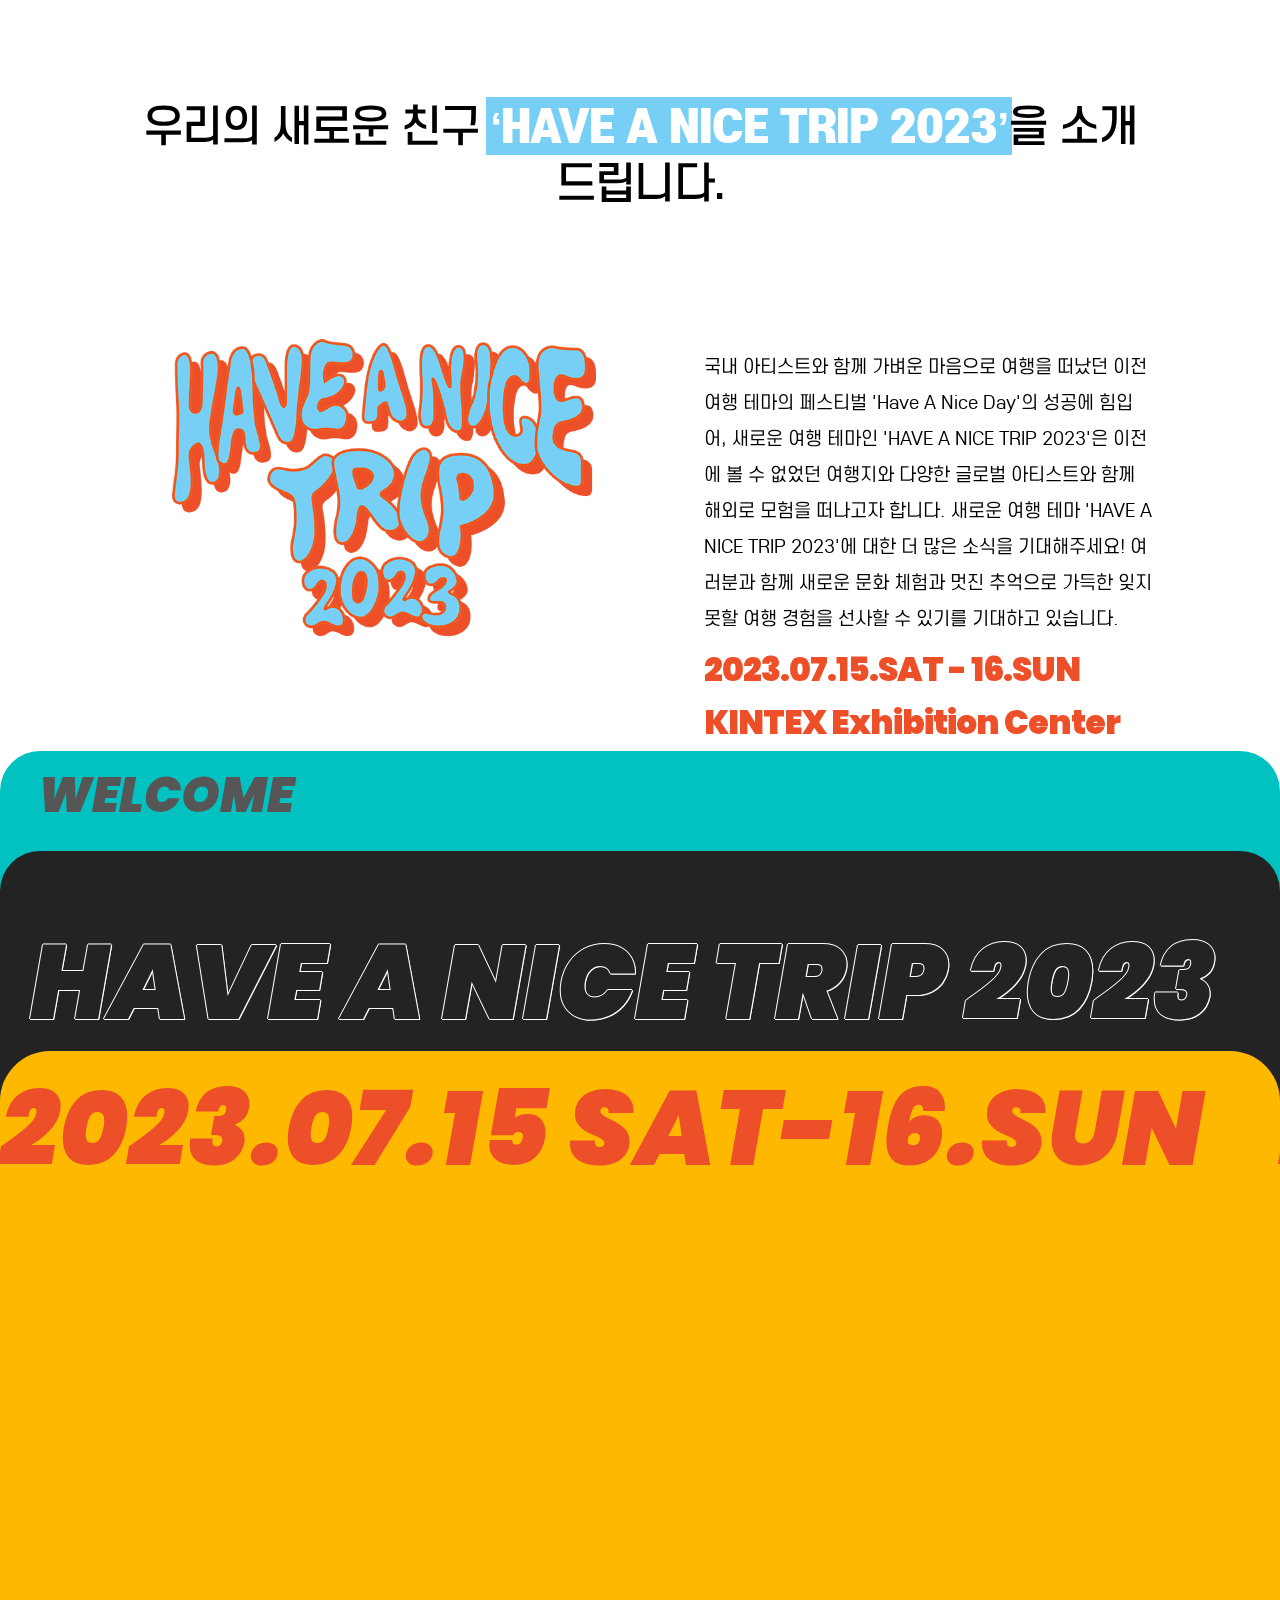
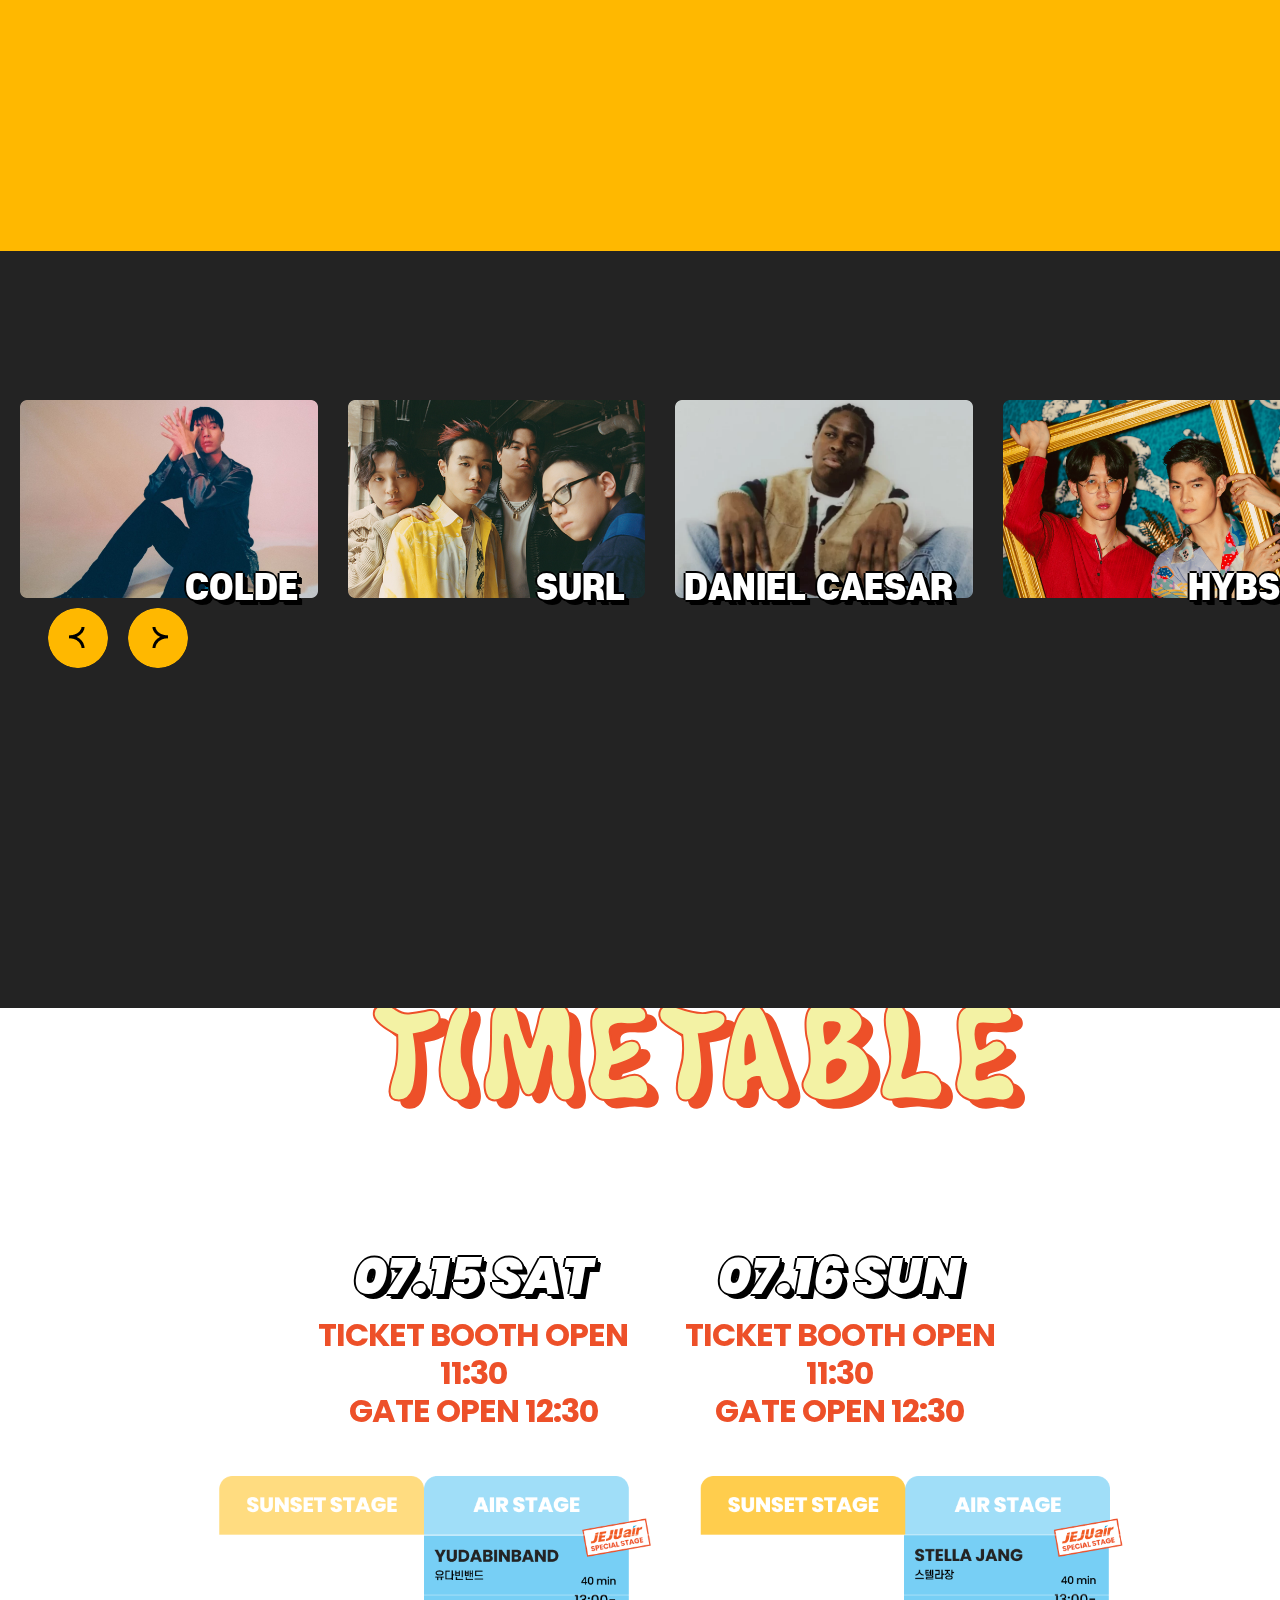
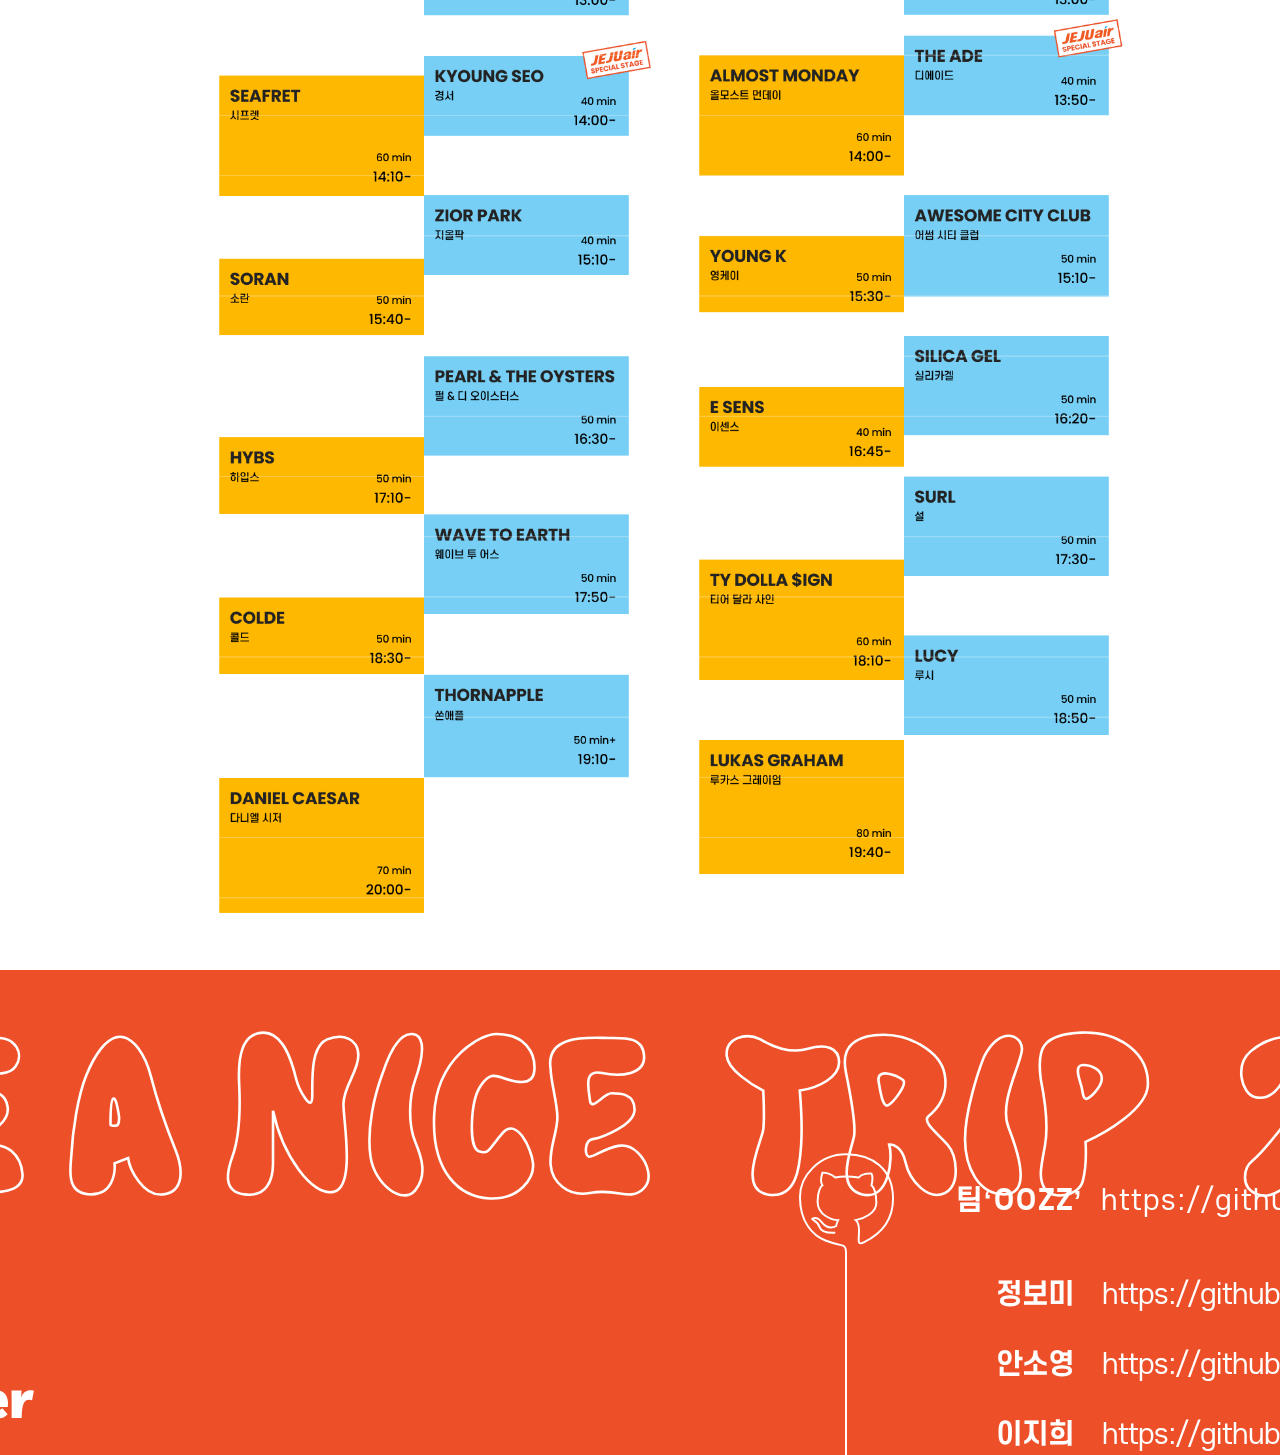
==== commit 7dddce77: "section2 텍스트 이벤트 추가" ====
--- a/index.html
+++ b/index.html
@@ -120,8 +120,10 @@
                 <p class="idx-color1">WELCOME</p>
         </div>
     <section class="section02">
-        <div class="box2">
-            <div class="index">
+        
+        <div class="index">
+            <div class="box2">
+                <p class="idx-color2">HAVE A NICE TRIP 2023</p>
                 <p class="idx-color2">HAVE A NICE TRIP 2023</p>
             </div>
         </div>
@@ -458,6 +460,7 @@
         </div>
     </section>
     <div class="box3">
+        <p class="idx-color3">2023.07.15  SAT-16.SUN</p>
         <p class="idx-color3">2023.07.15  SAT-16.SUN</p>
 </div>
 </div>
--- a/section02-style.css
+++ b/section02-style.css
@@ -13,23 +13,22 @@
 
 /* index */
 .section02 .index {
+  width: 100%;
   height: 265px;
   background-color: transparent;
-  border-radius: 50px;
+  border-radius: 40px 40px 0 0;
 }
 .section02 .index p {
   height: 265px;
-  border-radius: 40px 40px 0 0;
-  text-indent: -9999px;
+
 }
 
 .section02 .index .idx-color1 {
   background-color: var(--point-color-m);
   height: 800px;
 }
-.section02 .index .idx-color2 {
-  background-color: #232323;
-}
+
+
 .section02 .index .idx-color3 {
   background-color: var(--point-color-y);
   height: 800px;
@@ -231,21 +230,35 @@
   position: absolute;
   top: 0;
   z-index: 111;
-}
-.section02 p {
-  color: #fff;
+  overflow: hidden;
+}
+.section02 .box2 p:nth-child(1) {
+  position: relative;
+  width: 100%;
+  margin: 20px 30px;
+  animation: txtloop 7s linear infinite;
+}
+.section02 .box2 p:nth-child(2) {
+  position: absolute;
+  left: 100%;
+  width: 100%;
+  margin: 20px 30px;
+  animation: txtloop 7s linear infinite;
 }
 .movingbox .box3 {
+  display: flex;
+  white-space: nowrap;
   background-color: var(--point-color-y);
   width: 100%;
   height: 800px;
   border-radius: 50px 50px 0 0;
   position: absolute;
-  top: 250px;
+  top: 15.63vw;
   z-index: 1111;
   overflow: hidden;
 
-  display: none;
+  /* display: none; */
+  
 }
 .movingbox .box3 p {
   font-family: var(--font-family-en);
@@ -253,4 +266,54 @@
   font-weight: 900;
   font-style: italic;
   color: var(--point-color-o);
-}
+  margin-right: 50px;
+}
+
+.movingbox .box3 p:nth-child(1) {
+  position: relative;
+  animation: txtloop 5s linear infinite;
+}
+.movingbox .box3 p:nth-child(2) {
+  position: absolute;
+  left: 100%;
+  animation: txtloop 5s linear infinite;
+}
+
+/* 추가 */
+.section02 .box2 {
+  width: 100%;
+  display: flex;
+  white-space: nowrap;
+  overflow: hidden;
+  border-radius: 40px 40px 0 0;
+  background-color: #232323;
+}
+.section02 .index .idx-color2 {
+  font-family: var(--font-family-en);
+  color: #232323;
+  font-size: 8.13vw;
+  font-weight: 900;
+  font-style: italic;
+  transform: translateY(13%);
+  text-shadow: -1px 0 #fff, 0 1px #fff, 1px 0 #fff, 0 -1px #fff, 1px 1px 0 #fff;
+}
+.txtloop1-1 {
+  position: relative;
+  animation: txtloop1 5s linear infinite;
+}
+
+.txtloop1-2 {
+  position: absolute;
+  left: -100%;
+  /* animation: txtloop 5s linear infinite; */
+}
+@keyframes txtloop {
+  0% {
+    -webkit-transform: translate3d(0, 0, 0);
+    transform: translate3d(0, 0, 0);
+  }
+  100% {
+    -webkit-transform: translate3d(-100%, 0, 0);
+    transform: translate3d(-100%, 0, 0);
+  }
+}--- a/footer-style.css
+++ b/footer-style.css
@@ -6,8 +6,8 @@
 /*----- hk section3 -----*/
 .footer-wrapper {
   width: 100%;
-  height: 159.90vw;
-  background: url(./images/s3-bg-01.png) no-repeat 50% 50% /cover;
+  height: 159.9vw;
+  background: url(./images/s3-bg-01.png) no-repeat 50% 50% / cover;
   display: flex;
   flex-direction: column;
   justify-content: flex-end;
@@ -29,9 +29,8 @@
   width: 57.29vw;
   display: flex;
   justify-content: space-between;
-  margin: 7vw 0 2.60vw 19.79vw;
+  margin: 7vw 0 2.6vw 19.79vw;
   transform: translateX(5%);
-
 }
 .footer-wrapper .section3 .date-wrap h2 {
   font-family: var(--font-family-en);
@@ -40,7 +39,8 @@
   text-align: center;
   font-style: italic;
   color: #fff;
-  text-shadow: -2px 0 #000, 0 2px #000, 2px 0 #000, 0 -2px #000, 5px 5px 0 #000, 4px 4px 0 #000,  2px 2px 0 #000, 1px 1px 0 #000;
+  text-shadow: -2px 0 #000, 0 2px #000, 2px 0 #000, 0 -2px #000, 5px 5px 0 #000,
+    4px 4px 0 #000, 2px 2px 0 #000, 1px 1px 0 #000;
   margin-bottom: 0.05vw;
 }
 .footer-wrapper .section3 .date-wrap p {
@@ -70,7 +70,7 @@
   color: #fff;
   margin: 0 auto;
   border-radius: 40px 40px 0 0;
-  background:  #ED5029 url(./images/f_title_01.svg) no-repeat 50% 10% /90%;
+  background: #ed5029 url(./images/f_title_01.svg) no-repeat 50% 10% /90%;
   font-family: var(--font-family-ko);
   font-size: 1rem;
   font-weight: 400;
@@ -101,7 +101,7 @@
 footer .box-left ul li a {
   position: relative;
 }
-footer .box-left ul li:nth-child(1) a::after, 
+footer .box-left ul li:nth-child(1) a::after,
 footer .box-left ul li:nth-child(2) a::after {
   content: "";
   width: 1px;
@@ -150,4 +150,4 @@
 }
 footer .team li a:hover {
   text-decoration: underline;
-}+}
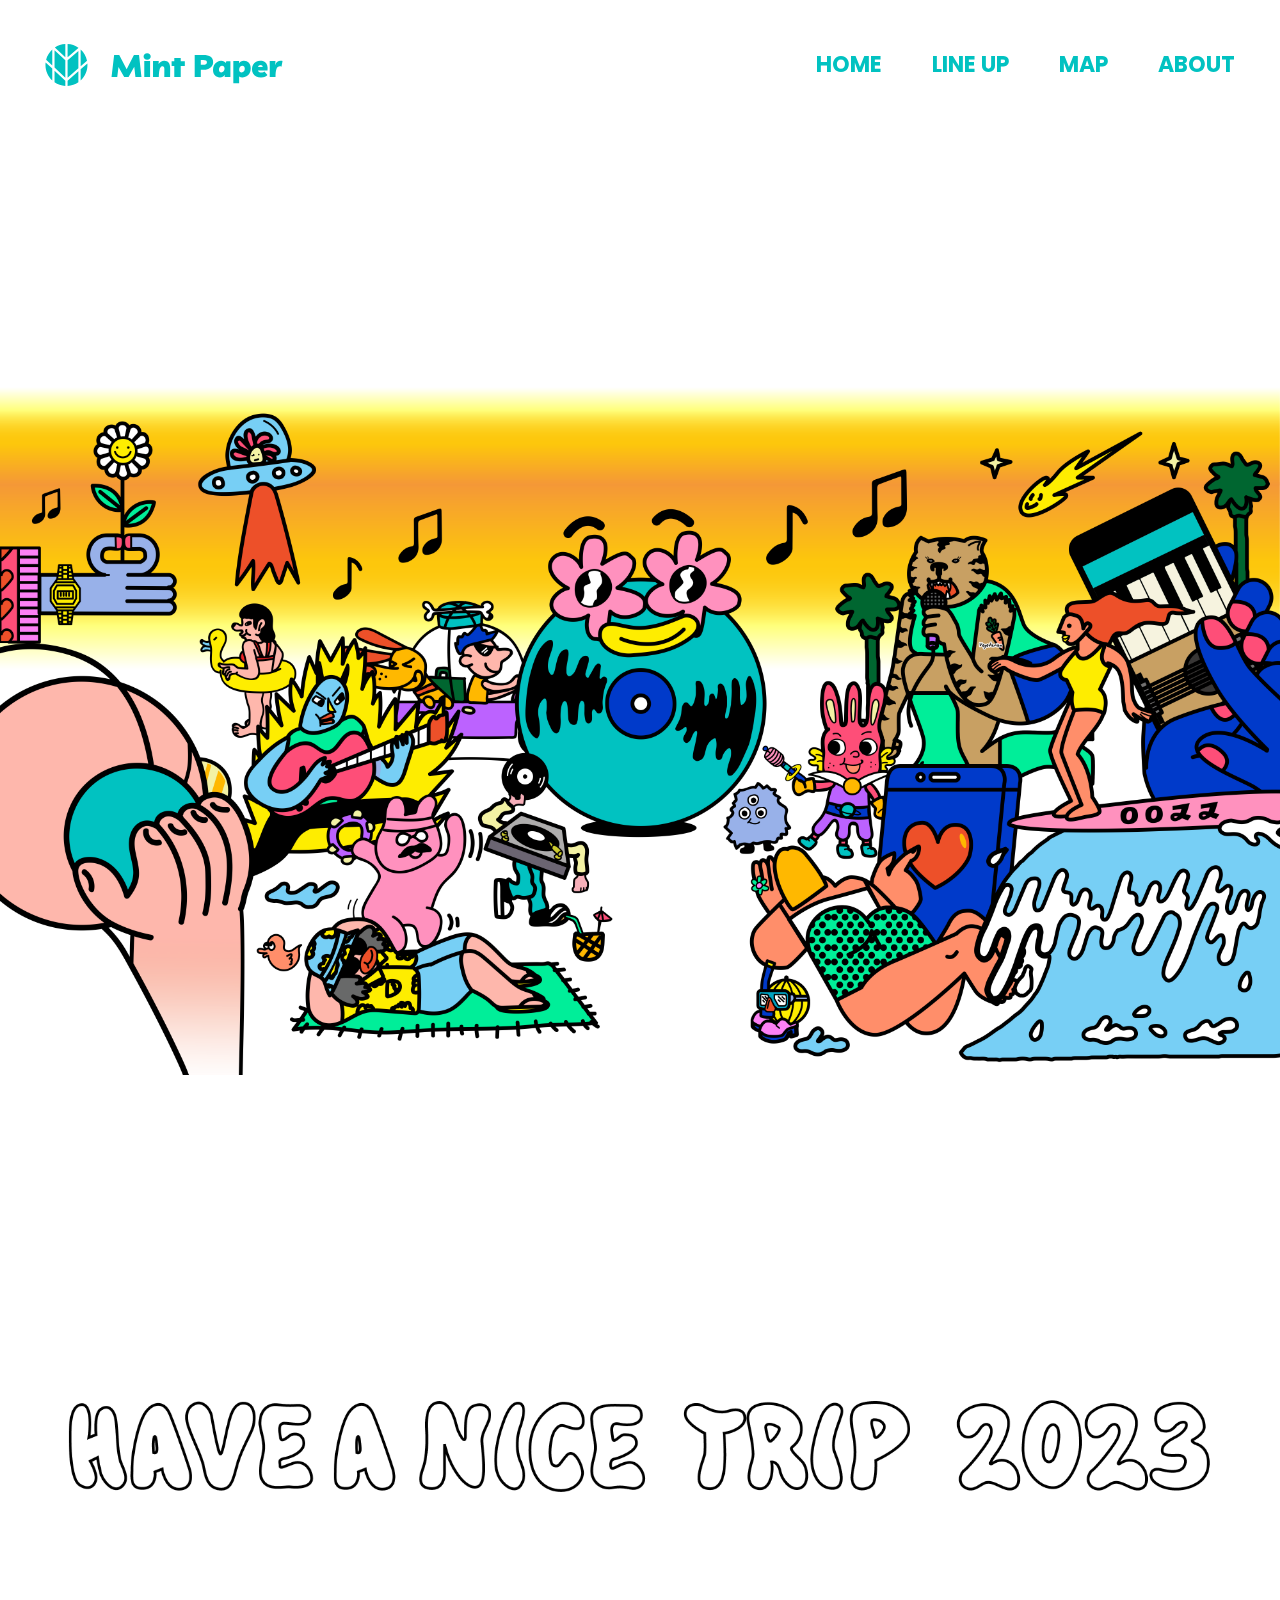
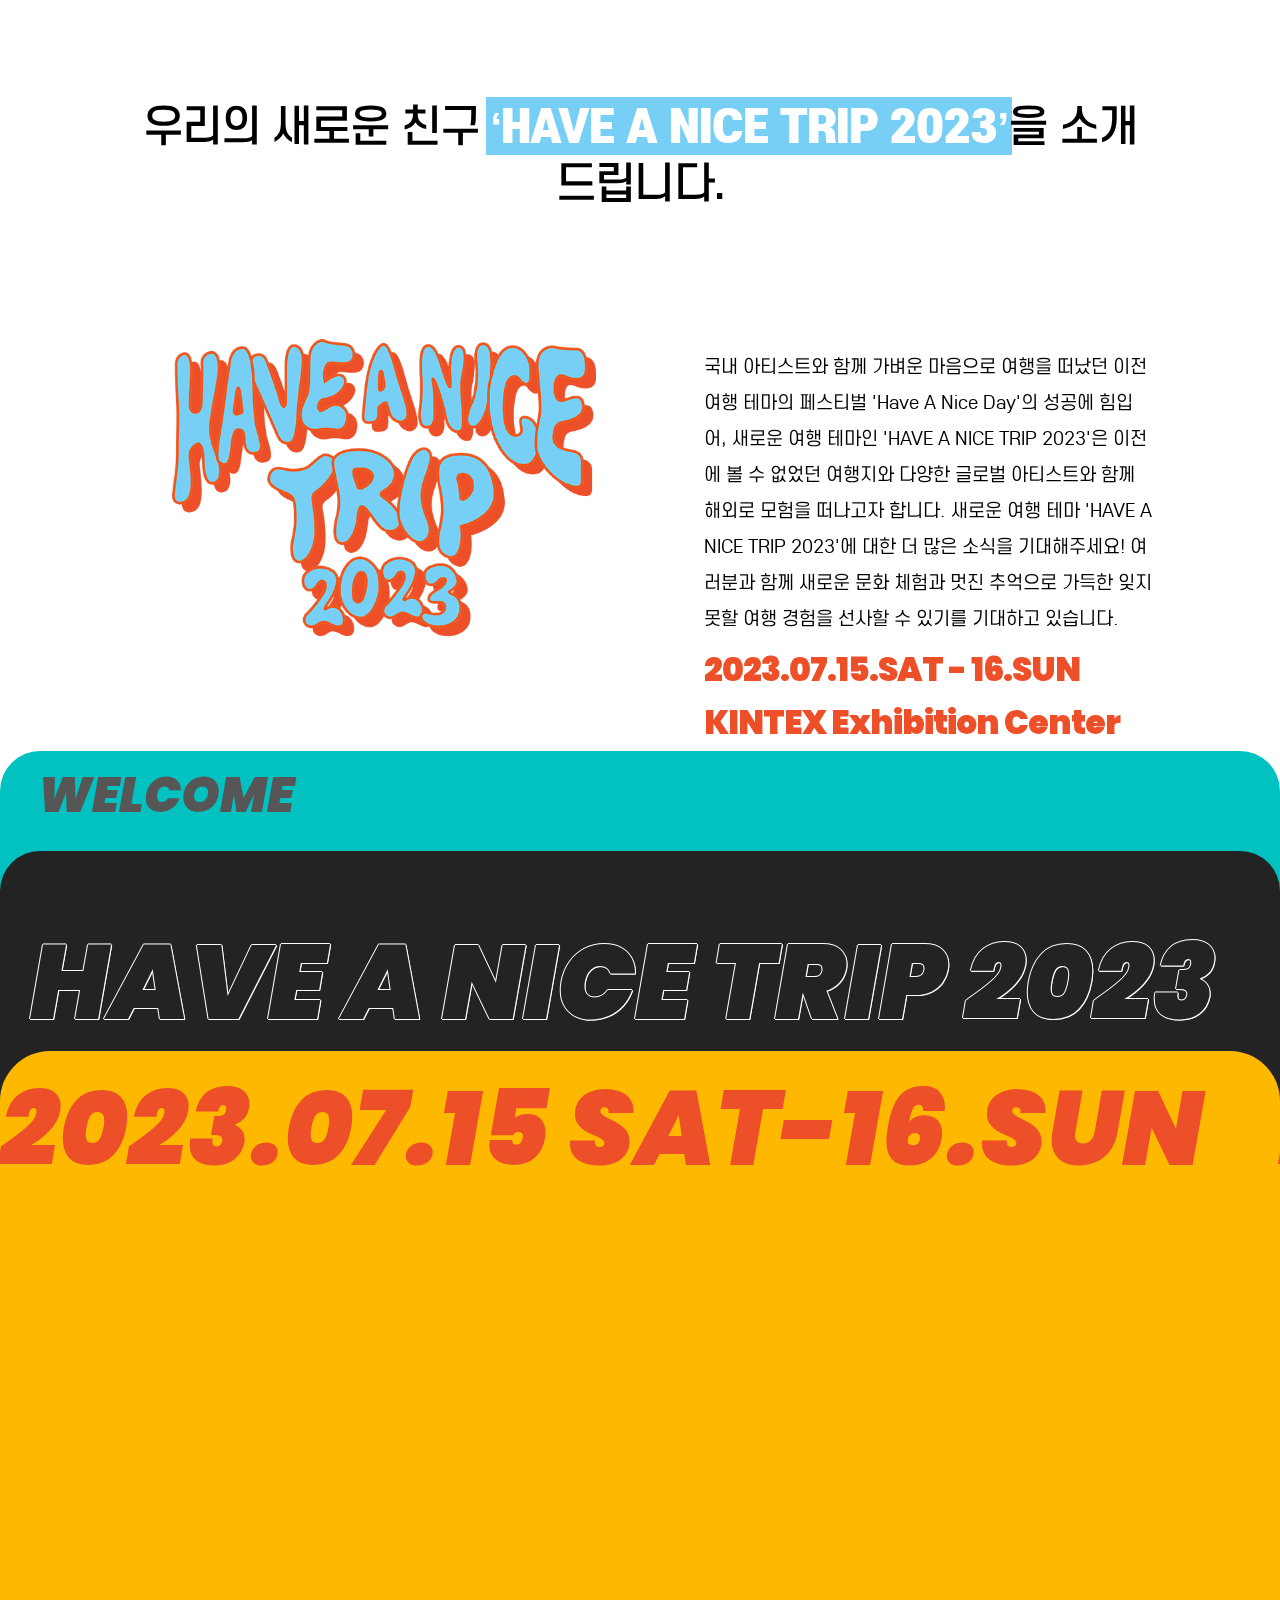
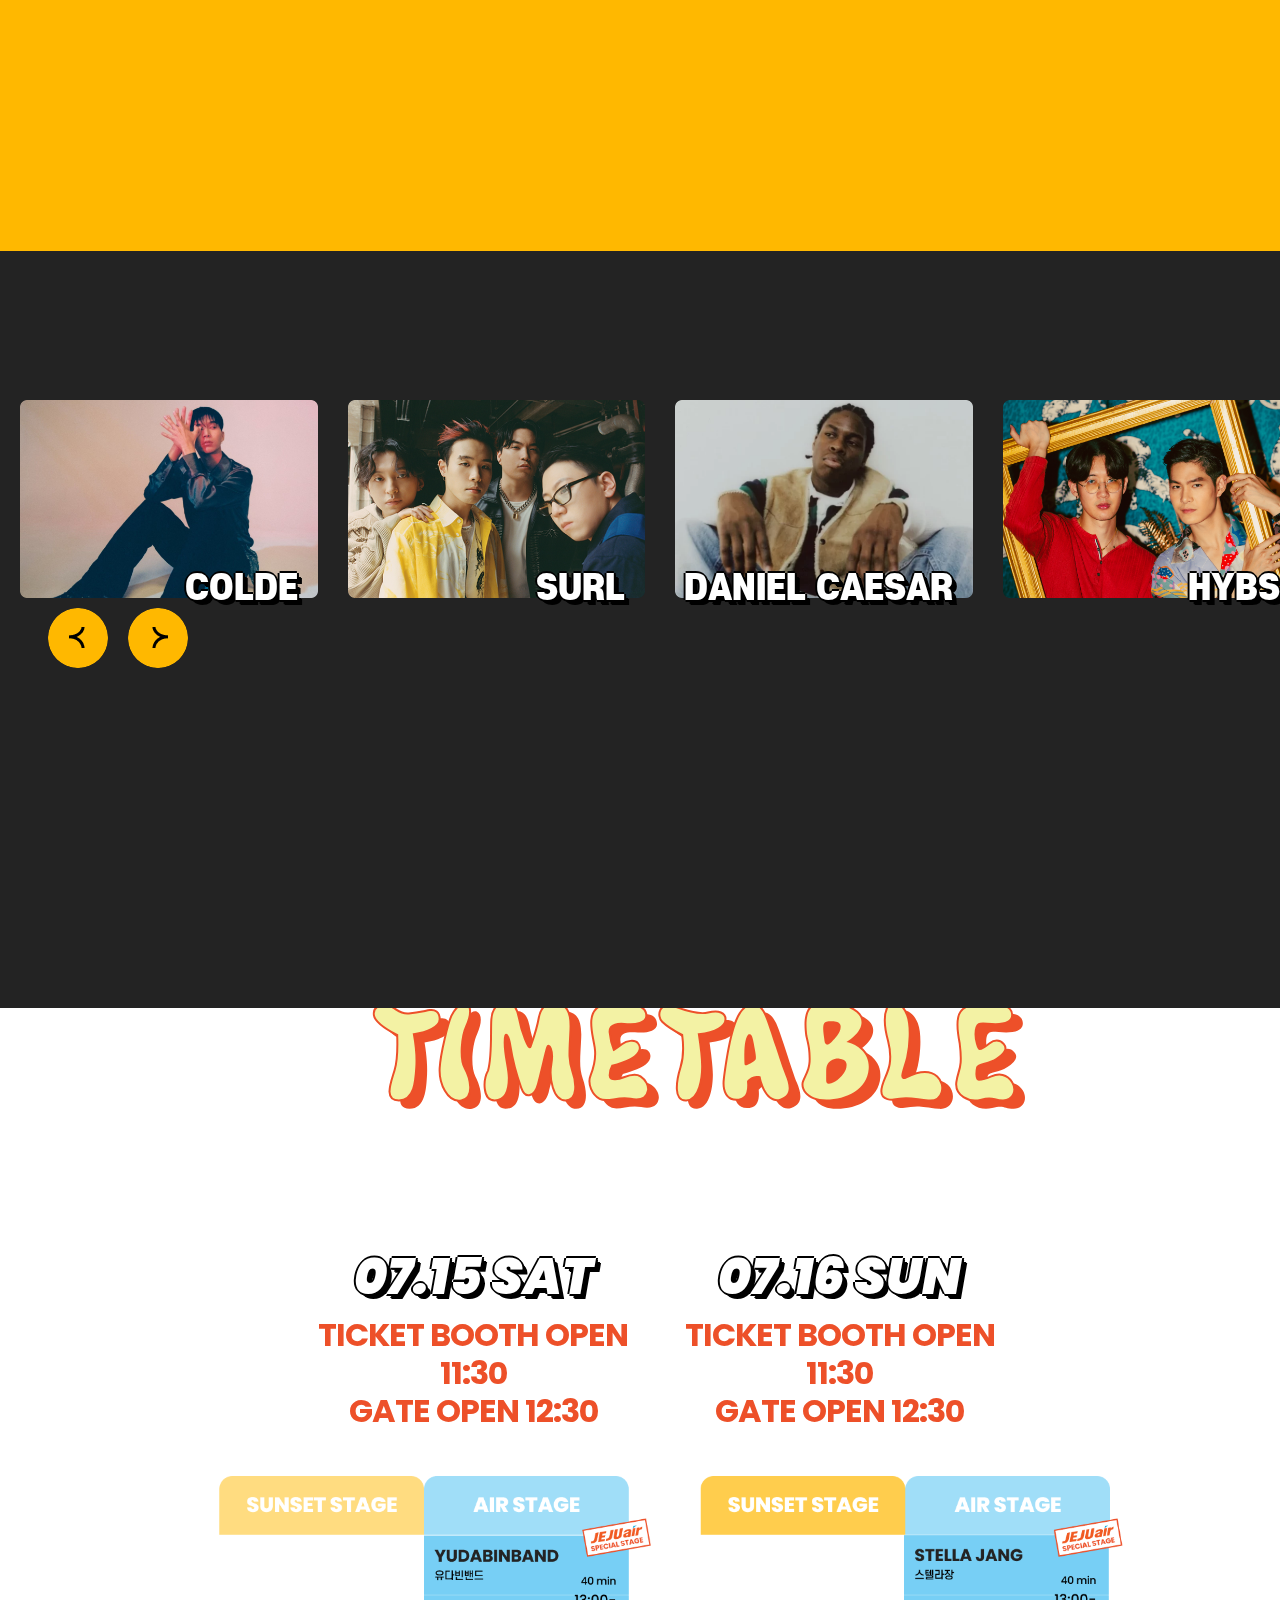
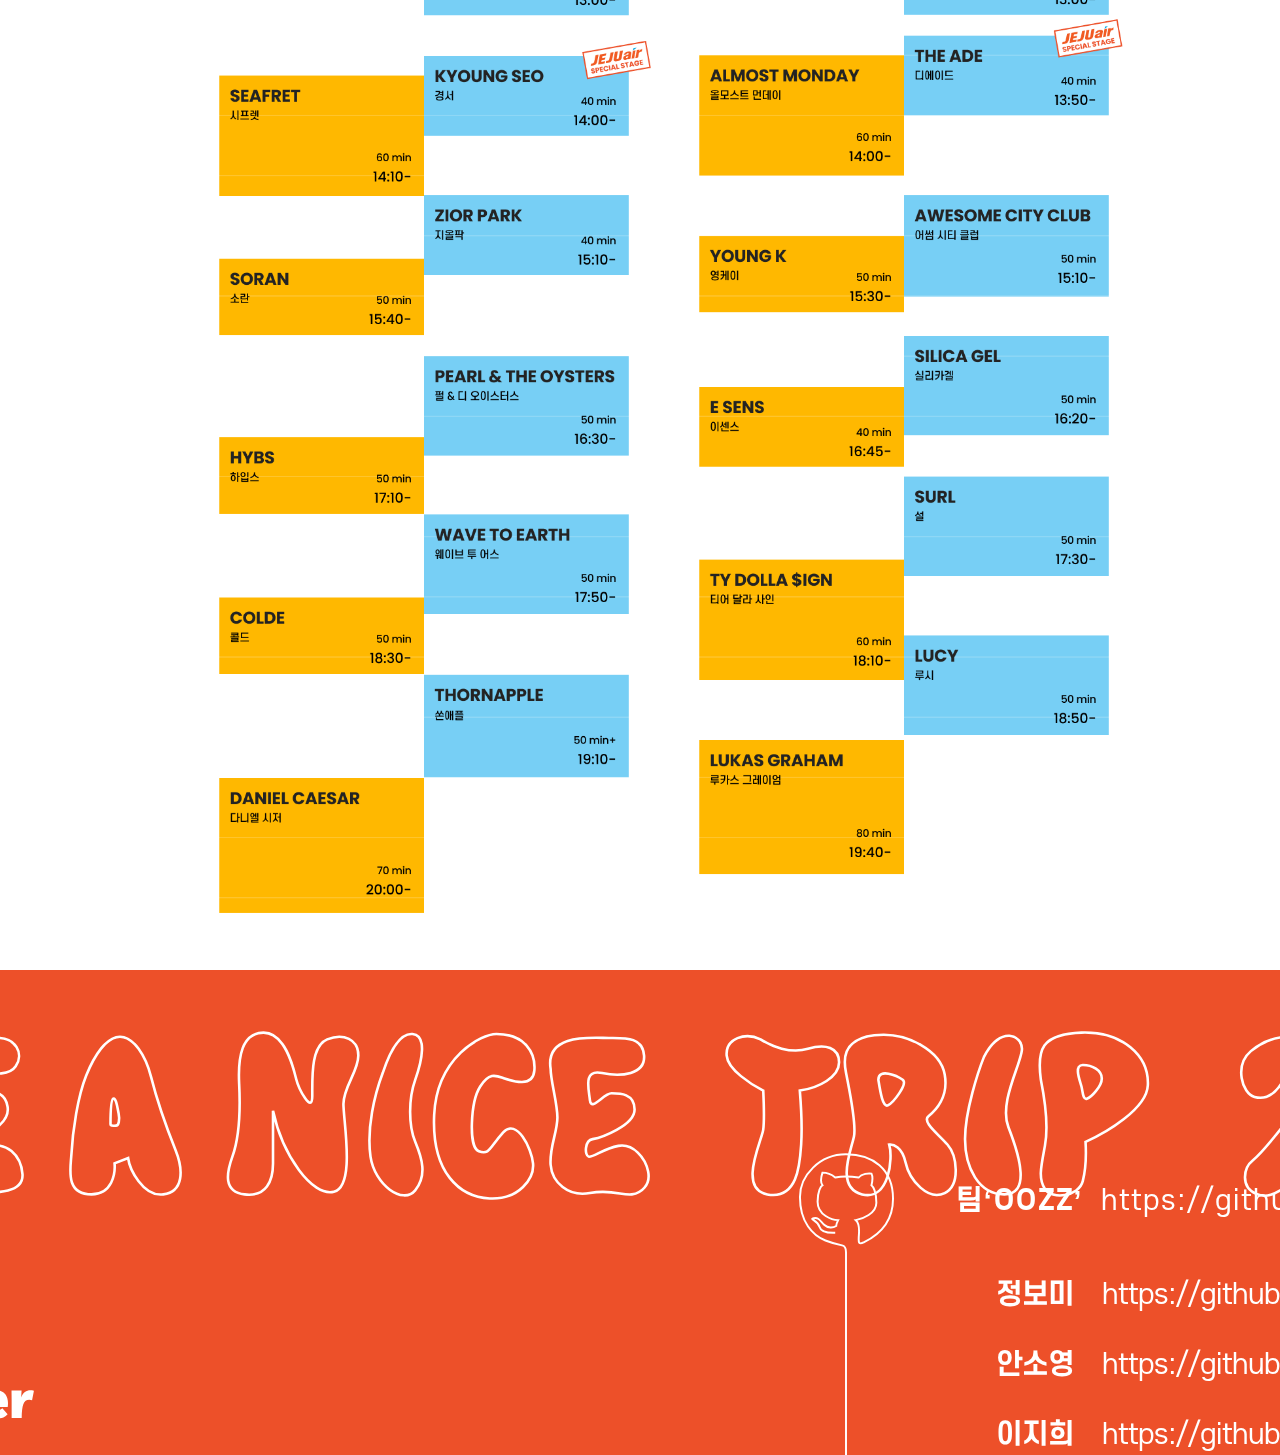
==== commit 71646833: "상단 메뉴 링크 및 타임테이블 수정" ====
--- a/index.html
+++ b/index.html
@@ -61,19 +61,19 @@
     <!-------- header jh 블랜딩모드, 호버이벤트 ---------->
     <header>
         <div class="header-wrapper">
-            <h1 class="logo"><a href="#">민트페이퍼로고</a></h1>
+            <h1 class="logo"><a href="https://team-oozz.github.io/team-oozz">민트페이퍼로고</a></h1>
             <menu class="global-nav">
                 <li class="under-line">
-                    <a href="#">LINE UP</a>
+                    <a href="#">HOME</a>
                 </li>
                 <li class="under-line">
-                    <a href="#">TIME TABLE</a>
+                    <a href="https://team-oozz.github.io/team-oozz/lineup/lineup">LINE UP</a>
                 </li>
                 <li class="under-line">
-                    <a href="#">MAP</a>
+                    <a href="https://team-oozz.github.io/team-oozz/map/map">MAP</a>
                 </li>
                 <li class="under-line">
-                    <a href="#">ABOUT</a>
+                    <a href="https://team-oozz.github.io/team-oozz/about/about">ABOUT</a>
                 </li>
             </menu>
         </div>
@@ -117,358 +117,361 @@
     <!-------- section02 bm ---------->
     <div class="movingbox">
         <div class="box1">
-                <p class="idx-color1">WELCOME</p>
+            <p class="idx-color1">WELCOME</p>
         </div>
-    <section class="section02">
-        
-        <div class="index">
-            <div class="box2">
-                <p class="idx-color2">HAVE A NICE TRIP 2023</p>
-                <p class="idx-color2">HAVE A NICE TRIP 2023</p>
+        <section class="section02">
+
+            <div class="index">
+                <div class="box2">
+                    <p class="idx-color2">HAVE A NICE TRIP 2023</p>
+                    <p class="idx-color2">HAVE A NICE TRIP 2023</p>
+                </div>
             </div>
+
+            <div class="bg-color">
+                <div class="profile pf-1 ">
+                    <div class="profilejs">
+                        <div class="text-wrapper">
+                            <div class="name-box">
+                                <h1>colde</h1>
+                                <p>콜드</p>
+                            </div>
+                            <div class="descr-box">
+                                <h2> [Love Part 2] EP 앨범으로 돌아온 아티스트 'Colde' </h2>
+                                <p>레이블의 수장으로, 뛰어난 프로듀싱과 독보적인 감성으로 많은 사랑을
+                                    받는 그의
+                                    음악 <br>
+                                    HAVE A NICE TRIP 2023에서 만나요! </p>
+                            </div>
+                            <div class="title-m">
+                                <h2>대표곡</h2>
+                                <p>와르르(2019), gold(2017)<br>
+                                    시(2018), 마음대로(2019)</p>
+                            </div>
+                        </div>
+                        <div class="img-box">
+                            <div class="img-wrapper">
+                            </div>
+                        </div>
+                    </div>
+                </div>
+                <div class="profile pf-2 none">
+                    <div class="profilejs">
+                        <div class="text-wrapper">
+                            <div class="name-box">
+                                <h1>SURL</h1>
+                                <p>설</p>
+                            </div>
+                            <div class="descr-box">
+                                <h2>대중성과 음악성을 동시에 품은 글로벌 밴드로서의 가능성 'SURL'</h2>
+                                <p>전국 투어부터 북미 13개 도시투어로 이어진 원초적인 밴드 사운드의 혁신폭발적인 연주와<br> 퍼포먼스를 앞세운 'SURL'을 HAVE A NICE
+                                    TRIP
+                                    2023에서 만나요!</p>
+                            </div>
+                            <div class="title-m">
+                                <h2>대표곡</h2>
+                                <p>열기구(2019),눈(2018)<br>
+                                    여기있자(2018), Dry Flower(2019)</p>
+                            </div>
+                        </div>
+                        <div class="img-wrapper">
+                        </div>
+                    </div>
+                </div>
+                <div class="profile pf-3 none">
+                    <div class="profilejs">
+                        <div class="text-wrapper">
+                            <div class="name-box">
+                                <h1>DANIEL CAESAR</h1>
+                                <p>다니엘 시저</p>
+                            </div>
+                            <div class="descr-box">
+                                <h2>R&B계의 독보적인 음색을 나타내는 '다니엘 시저'</h2>
+                                <p>'Best Part'로 그래미 어워드 ‘R&B 퍼포먼스 부문’을 수상했으며,<br>저스틴 비버의 싱글 'Peaches' 피처링으로 빌보드 핫 100
+                                    1위를
+                                    기록한
+                                    그가<br>한국을 방문합니다. 4년 만의 정규앨범 'NEVER ENOUGH'를 발매하며<br>한국 팬들을 찾아온 다니엘 시저, HAVE A NICE
+                                    TRIP
+                                    2023에서 만나요! </p>
+                            </div>
+                            <div class="title-m">
+                                <h2>대표곡</h2>
+                                <p>Best Part(2017), Always(2023)<br>
+                                    Get you(2018)</p>
+                            </div>
+                        </div>
+                        <div class="img-wrapper">
+                        </div>
+                    </div>
+                </div>
+                <div class="profile pf-4 none">
+                    <div class="profilejs">
+                        <div class="text-wrapper">
+                            <div class="name-box">
+                                <h1>HYBS</h1>
+                                <p>하입스</p>
+                            </div>
+                            <div class="descr-box">
+                                <h2>대중성스포티파이 4000만 스트리밍을 기록한 아시아 대세 밴드 'HYBS'</h2>
+                                <p>21년 10월 데뷔 이래 단 4개의 싱글로 아시아를 석권한 시티팝+신스팝의 강력한 신성치유의 무드로<br>서라운드 된 'HYBS'만의 음악을 HAVE A
+                                    NICE TRIP 2023️에서 만나요!</p>
+                            </div>
+                            <div class="title-m">
+                                <h2>대표곡</h2>
+                                <p>Ride(2022), Dancing with my phone(2021)<br>
+                                    Go higher(2022)</p>
+                            </div>
+                        </div>
+                        <div class="img-wrapper">
+                        </div>
+                    </div>
+                </div>
+                <div class="profile pf-5 none">
+                    <div class="profilejs">
+                        <div class="text-wrapper">
+                            <div class="name-box">
+                                <h1>PEARL & THE OYSTERS</h1>
+                                <p>펄 앤 오이스터스 </p>
+                            </div>
+                            <div class="descr-box">
+                                <h2> 메인스트림을 자극하는 레이블 명가<br>
+                                    '스톤 스로우 레코드'의 미래 'PEARL & THE OYSTERS'</h2>
+                                <p>피치포크, 올뮤직을 비롯한 평단과 전 세계 리스너를 사로잡은 얼터너티브 듀오‘PEARL & THE<br>
+                                    OYSTERS’의 무한한 상상력, HAVE A NICE TRIP 2023에서 만나요! </p>
+                            </div>
+                            <div class="title-m">
+                                <h2>대표곡</h2>
+                                <p>Pacific Ave(2023), Fireflies(2023)<br>
+                                    Treasure Island(2021)</p>
+                            </div>
+                        </div>
+                        <div class="img-wrapper">
+                        </div>
+                    </div>
+                </div>
+                <div class="profile pf-6 none">
+                    <div class="profilejs">
+                        <div class="text-wrapper">
+                            <div class="name-box">
+                                <h1>KYOUNG SEO</h1>
+                                <p>서경서</p>
+                            </div>
+                            <div class="descr-box">
+                                <h2> 유니크한 보컬, 음원차트와 예능을 종횡무진 넘나드는 ‘KYOUNG SEO’ </h2>
+                                <p>'밤하늘의 별을(2020)'과 SBS ‘골 때리는 그녀들’로 많은 사랑을 받아온 ‘KYOUNG SEO’를<br>
+                                    HAVE A NICE TRIP 2023️에서 만나요! </p>
+                            </div>
+                            <div class="title-m">
+                                <h2>대표곡</h2>
+                                <p>Woder Why(2023), 나의 X에게(2022)<br>
+                                    고백연습(2022), 밤하늘의 별을(2020)</p>
+                            </div>
+                        </div>
+                        <div class="img-wrapper">
+                        </div>
+                    </div>
+                </div>
+                <div class="profile pf-7 none">
+                    <div class="profilejs">
+                        <div class="text-wrapper">
+                            <div class="name-box">
+                                <h1>ZIOR PARK</h1>
+                                <p>지올팍</p>
+                            </div>
+                            <div class="descr-box">
+                                <h2>독보적인 장르를 가진 아티스트 'ZIOR PARK'</h2>
+                                <p>한계 없는 예술적 감각으로 자신만의 세계를 그려가는 파이오니아파격적인 'ZIOR PARK'의 무대<br>
+                                    HAVE A NICE TRIP 2023에서 만나요! </p>
+                            </div>
+                            <div class="title-m">
+                                <h2>대표곡</h2>
+                                <p>CHRISTIAN(2023), BLACK FIN(2021)<br>
+                                    MODERN FOX(2021)</p>
+                            </div>
+                        </div>
+                        <div class="img-wrapper">
+                        </div>
+                    </div>
+                </div>
+                <div class="profile pf-8 none">
+                    <div class="profilejs">
+                        <div class="text-wrapper">
+                            <div class="name-box">
+                                <h1>YUDABINBAND</h1>
+                                <p>유다빈밴드</p>
+                            </div>
+                            <div class="descr-box">
+                                <h2>우리의 밤을 노래하는 청춘의 항해 ‘YUDABINBAND’</h2>
+                                <p>뛰어난 음악적 실력을 기반해 어쿠스틱, 포크, Rock 등 다양한 장르를 소화하는 맑고 순수한 에너지<br>
+                                    ‘YUDABINBAND’의 무대, HAVE A NICE TRIP 2023에서 만나요</p>
+                            </div>
+                            <div class="title-m">
+                                <h2>대표곡</h2>
+                                <p>Everything(2023), 오늘이야(2022)<br>
+                                    좋지아니한가(2022)</p>
+                            </div>
+                        </div>
+                        <div class="img-wrapper">
+                        </div>
+                    </div>
+                </div>
+                <div class="profile pf-9 none">
+                    <div class="profilejs">
+                        <div class="text-wrapper">
+                            <div class="name-box">
+                                <h1>TY DOLLA $IGN</h1>
+                                <p>타이 달라 사인</p>
+                            </div>
+                            <div class="descr-box">
+                                <h2> 실패 없는 피처링, 빌보드 1위에 빛나는 'TY DOLLA $IGN' </h2>
+                                <p>트렌드를 리드하는 힙합 사운드, 칸예 웨스트, 드레이크, 포스트 말론 등 탑스타들의 끝없는 러브콜<br>
+                                    뜨겁고 몽환적인 'TY DOLLA $IGN'의 퍼포먼스, HAVE A NICE TRIP 2023️에서 만나요!</p>
+                            </div>
+                            <div class="title-m">
+                                <h2>대표곡</h2>
+                                <p>Spicy(2020), Scared of the Dark(2018)<br>
+                                    Swalla(2017), Love U Better(2017)</p>
+                            </div>
+                        </div>
+                        <div class="img-wrapper">
+                        </div>
+                    </div>
+                </div>
+                <div class="profile pf-10 none">
+                    <div class="profilejs">
+                        <div class="text-wrapper">
+                            <div class="name-box">
+                                <h1>Stella Jang</h1>
+                                <p>스텔라 장</p>
+                            </div>
+                            <div class="descr-box">
+                                <h2>자신의 이야기를 다채롭게 표현하는 스토리텔러, 'Stella Jang'</h2>
+                                <p>컬러풀한 송라이팅, 재치 있는 가사와 산뜻한 보이스 여행길에 만난 낯선 설렘 'Stella Jang'<br>
+                                    HAVE A NICE TRIP 2023에서 만나요!</p>
+                            </div>
+                            <div class="title-m">
+                                <h2>대표곡</h2>
+                                <p>L’Amour, Les Baguettes, Paris(2021)<br>
+                                    빌런(2020), 우르르 쾅쾅(2020), Colors(2016)</p>
+                            </div>
+                        </div>
+                        <div class="img-wrapper">
+                        </div>
+                    </div>
+                </div>
+                <div class="profile pf-11 none">
+                    <div class="profilejs">
+                        <div class="text-wrapper">
+                            <div class="name-box">
+                                <h1>ALMOST MONDAY</h1>
+                                <p>얼모스트 먼데이</p>
+                            </div>
+                            <div class="descr-box">
+                                <h2>월요병 해결사 3인조 인디 팝 밴드, 'ALMOST MONDAY'
+                                </h2>
+                                <p>데뷔와 동시에 빌보드 얼터너티브 차트 상위권에 진입하며 팝/록 마니아들의 주목을 모은<br>
+                                    캘리포니아 차세대 밴드여름과 페스티벌을 더욱 빛나게 할 'ALMOST MONDAY'의<br> 청량함을 HAVE A NICE TRIP에서 만나요!</p>
+                            </div>
+                            <div class="title-m">
+                                <h2>대표곡</h2>
+                                <p>sunburn(2022), cool enough(2021)<br>
+                                    parking lot view(2020), broken people(2020)</p>
+                            </div>
+                        </div>
+                        <div class="img-wrapper">
+                        </div>
+                    </div>
+                </div>
+            </div>
+
+
+            <!--------------- Swiper --------------->
+            <div class="swiper mySwiper">
+                <div class="swiper-wrapper swiper-img-wrapper">
+                    <div class="swiper-slide slide-posi slide-img1">
+                        <div class="slide-img-box">
+                            <h3>colde</h3>
+                            <img src="./images/COLDE_1.png" alt="#">
+                        </div>
+                    </div>
+                    <div class="swiper-slide slide-posi slide-img2">
+                        <div class="slide-img-box">
+                            <h3>surl</h3>
+                            <img src="./images/surl.png" alt="#">
+                        </div>
+                    </div>
+                    <div class="swiper-slide slide-posi slide-img3">
+                        <div class="slide-img-box">
+                            <h3>DANIEL CAESAR</h3>
+                            <img src="./images/danielcaesar.png" alt="#">
+                        </div>
+                    </div>
+                    <div class="swiper-slide slide-posi slide-img4">
+                        <div class="slide-img-box">
+                            <h3>HYBS</h3>
+                            <img src="./images/hybs.png" alt="#">
+                        </div>
+                    </div>
+                    <div class="swiper-slide slide-posi slide-img5">
+                        <div class="slide-img-box">
+                            <h3>PEARL & THE OYSTERS</h3>
+                            <img src="./images/pearl&theoysters.png" alt="#">
+                        </div>
+                    </div>
+                    <div class="swiper-slide slide-posi slide-img6">
+                        <div class="slide-img-box">
+                            <h3>KYOUNG SEO</h3>
+                            <img src="./images/kyoungseo.png" alt="#">
+                        </div>
+                    </div>
+                    <div class="swiper-slide slide-posi slide-img7">
+                        <div class="slide-img-box">
+                            <h3>ZIOR PARK</h3>
+                            <img src="./images/ziorpark.png" alt="#">
+                        </div>
+                    </div>
+                    <div class="swiper-slide slide-posi slide-img8">
+                        <div class="slide-img-box">
+                            <h3>YUDABINBAND</h3>
+                            <img src="./images/YUDABINBAND.png" alt="#">
+                        </div>
+                    </div>
+                    <div class="swiper-slide slide-posi slide-img9">
+                        <div class="slide-img-box">
+                            <h3>TY DOLLA $IGN</h3>
+                            <img src="./images/DOLLA$IGN.png" alt="#">
+                        </div>
+                    </div>
+                    <div class="swiper-slide slide-posi slide-img10">
+                        <div class="slide-img-box">
+                            <h3>Stella Jang</h3>
+                            <img src="./images/StellaJang.png" alt="#">
+                        </div>
+                    </div>
+                    <div class="swiper-slide slide-posi slide-img11">
+                        <div class="slide-img-box">
+                            <h3>ALMOST MONDAY</h3>
+                            <img src="./images/almostmonday.png" alt="#">
+                        </div>
+                    </div>
+                </div>
+                <div class="swiper-button-next next-btn"></div>
+                <div class="swiper-button-prev prev-btn"></div>
+
+                <div class="swiper-pagination"></div>
+
+            </div>
+        </section>
+        <div class="box3">
+            <p class="idx-color3">2023.07.15 SAT-16.SUN</p>
+            <p class="idx-color3">2023.07.15 SAT-16.SUN</p>
         </div>
-
-        <div class="bg-color">
-            <div class="profile pf-1 ">
-                <div class="profilejs">
-                    <div class="text-wrapper">
-                        <div class="name-box">
-                            <h1>colde</h1>
-                            <p>콜드</p>
-                        </div>
-                        <div class="descr-box">
-                            <h2> [Love Part 2] EP 앨범으로 돌아온 아티스트 'Colde' </h2>
-                            <p>레이블의 수장으로, 뛰어난 프로듀싱과 독보적인 감성으로 많은 사랑을
-                                받는 그의
-                                음악 <br>
-                                HAVE A NICE TRIP 2023에서 만나요! </p>
-                        </div>
-                        <div class="title-m">
-                            <h2>대표곡</h2>
-                            <p>와르르(2019), gold(2017)<br>
-                                시(2018), 마음대로(2019)</p>
-                        </div>
-                    </div>
-                    <div class="img-box">
-                        <div class="img-wrapper">
-                        </div>
-                    </div>
-                </div>
-            </div>
-            <div class="profile pf-2 none">
-                <div class="profilejs">
-                    <div class="text-wrapper">
-                        <div class="name-box">
-                            <h1>SURL</h1>
-                            <p>설</p>
-                        </div>
-                        <div class="descr-box">
-                            <h2>대중성과 음악성을 동시에 품은 글로벌 밴드로서의 가능성 'SURL'</h2>
-                            <p>전국 투어부터 북미 13개 도시투어로 이어진 원초적인 밴드 사운드의 혁신폭발적인 연주와<br> 퍼포먼스를 앞세운 'SURL'을 HAVE A NICE TRIP
-                                2023에서 만나요!</p>
-                        </div>
-                        <div class="title-m">
-                            <h2>대표곡</h2>
-                            <p>열기구(2019),눈(2018)<br>
-                                여기있자(2018), Dry Flower(2019)</p>
-                        </div>
-                    </div>
-                    <div class="img-wrapper">
-                    </div>
-                </div>
-            </div>
-            <div class="profile pf-3 none">
-                <div class="profilejs">
-                    <div class="text-wrapper">
-                        <div class="name-box">
-                            <h1>DANIEL CAESAR</h1>
-                            <p>다니엘 시저</p>
-                        </div>
-                        <div class="descr-box">
-                            <h2>R&B계의 독보적인 음색을 나타내는 '다니엘 시저'</h2>
-                            <p>'Best Part'로 그래미 어워드 ‘R&B 퍼포먼스 부문’을 수상했으며,<br>저스틴 비버의 싱글 'Peaches' 피처링으로 빌보드 핫 100 1위를
-                                기록한
-                                그가<br>한국을 방문합니다. 4년 만의 정규앨범 'NEVER ENOUGH'를 발매하며<br>한국 팬들을 찾아온 다니엘 시저, HAVE A NICE TRIP
-                                2023에서 만나요! </p>
-                        </div>
-                        <div class="title-m">
-                            <h2>대표곡</h2>
-                            <p>Best Part(2017), Always(2023)<br>
-                                Get you(2018)</p>
-                        </div>
-                    </div>
-                    <div class="img-wrapper">
-                    </div>
-                </div>
-            </div>
-            <div class="profile pf-4 none">
-                <div class="profilejs">
-                    <div class="text-wrapper">
-                        <div class="name-box">
-                            <h1>HYBS</h1>
-                            <p>하입스</p>
-                        </div>
-                        <div class="descr-box">
-                            <h2>대중성스포티파이 4000만 스트리밍을 기록한 아시아 대세 밴드 'HYBS'</h2>
-                            <p>21년 10월 데뷔 이래 단 4개의 싱글로 아시아를 석권한 시티팝+신스팝의 강력한 신성치유의 무드로<br>서라운드 된 'HYBS'만의 음악을 HAVE A
-                                NICE TRIP 2023️에서 만나요!</p>
-                        </div>
-                        <div class="title-m">
-                            <h2>대표곡</h2>
-                            <p>Ride(2022), Dancing with my phone(2021)<br>
-                                Go higher(2022)</p>
-                        </div>
-                    </div>
-                    <div class="img-wrapper">
-                    </div>
-                </div>
-            </div>
-            <div class="profile pf-5 none">
-                <div class="profilejs">
-                    <div class="text-wrapper">
-                        <div class="name-box">
-                            <h1>PEARL & THE OYSTERS</h1>
-                            <p>펄 앤 오이스터스 </p>
-                        </div>
-                        <div class="descr-box">
-                            <h2> 메인스트림을 자극하는 레이블 명가<br>
-                                '스톤 스로우 레코드'의 미래 'PEARL & THE OYSTERS'</h2>
-                            <p>피치포크, 올뮤직을 비롯한 평단과 전 세계 리스너를 사로잡은 얼터너티브 듀오‘PEARL & THE<br>
-                                OYSTERS’의 무한한 상상력, HAVE A NICE TRIP 2023에서 만나요! </p>
-                        </div>
-                        <div class="title-m">
-                            <h2>대표곡</h2>
-                            <p>Pacific Ave(2023), Fireflies(2023)<br>
-                                Treasure Island(2021)</p>
-                        </div>
-                    </div>
-                    <div class="img-wrapper">
-                    </div>
-                </div>
-            </div>
-            <div class="profile pf-6 none">
-                <div class="profilejs">
-                    <div class="text-wrapper">
-                        <div class="name-box">
-                            <h1>KYOUNG SEO</h1>
-                            <p>서경서</p>
-                        </div>
-                        <div class="descr-box">
-                            <h2> 유니크한 보컬, 음원차트와 예능을 종횡무진 넘나드는 ‘KYOUNG SEO’ </h2>
-                            <p>'밤하늘의 별을(2020)'과 SBS ‘골 때리는 그녀들’로 많은 사랑을 받아온 ‘KYOUNG SEO’를<br>
-                                HAVE A NICE TRIP 2023️에서 만나요! </p>
-                        </div>
-                        <div class="title-m">
-                            <h2>대표곡</h2>
-                            <p>Woder Why(2023), 나의 X에게(2022)<br>
-                                고백연습(2022), 밤하늘의 별을(2020)</p>
-                        </div>
-                    </div>
-                    <div class="img-wrapper">
-                    </div>
-                </div>
-            </div>
-            <div class="profile pf-7 none">
-                <div class="profilejs">
-                    <div class="text-wrapper">
-                        <div class="name-box">
-                            <h1>ZIOR PARK</h1>
-                            <p>지올팍</p>
-                        </div>
-                        <div class="descr-box">
-                            <h2>독보적인 장르를 가진 아티스트 'ZIOR PARK'</h2>
-                            <p>한계 없는 예술적 감각으로 자신만의 세계를 그려가는 파이오니아파격적인 'ZIOR PARK'의 무대<br>
-                                HAVE A NICE TRIP 2023에서 만나요! </p>
-                        </div>
-                        <div class="title-m">
-                            <h2>대표곡</h2>
-                            <p>CHRISTIAN(2023), BLACK FIN(2021)<br>
-                                MODERN FOX(2021)</p>
-                        </div>
-                    </div>
-                    <div class="img-wrapper">
-                    </div>
-                </div>
-            </div>
-            <div class="profile pf-8 none">
-                <div class="profilejs">
-                    <div class="text-wrapper">
-                        <div class="name-box">
-                            <h1>YUDABINBAND</h1>
-                            <p>유다빈밴드</p>
-                        </div>
-                        <div class="descr-box">
-                            <h2>우리의 밤을 노래하는 청춘의 항해 ‘YUDABINBAND’</h2>
-                            <p>뛰어난 음악적 실력을 기반해 어쿠스틱, 포크, Rock 등 다양한 장르를 소화하는 맑고 순수한 에너지<br>
-                                ‘YUDABINBAND’의 무대, HAVE A NICE TRIP 2023에서 만나요</p>
-                        </div>
-                        <div class="title-m">
-                            <h2>대표곡</h2>
-                            <p>Everything(2023), 오늘이야(2022)<br>
-                                좋지아니한가(2022)</p>
-                        </div>
-                    </div>
-                    <div class="img-wrapper">
-                    </div>
-                </div>
-            </div>
-            <div class="profile pf-9 none">
-                <div class="profilejs">
-                    <div class="text-wrapper">
-                        <div class="name-box">
-                            <h1>TY DOLLA $IGN</h1>
-                            <p>타이 달라 사인</p>
-                        </div>
-                        <div class="descr-box">
-                            <h2> 실패 없는 피처링, 빌보드 1위에 빛나는 'TY DOLLA $IGN' </h2>
-                            <p>트렌드를 리드하는 힙합 사운드, 칸예 웨스트, 드레이크, 포스트 말론 등 탑스타들의 끝없는 러브콜<br>
-                                뜨겁고 몽환적인 'TY DOLLA $IGN'의 퍼포먼스, HAVE A NICE TRIP 2023️에서 만나요!</p>
-                        </div>
-                        <div class="title-m">
-                            <h2>대표곡</h2>
-                            <p>Spicy(2020), Scared of the Dark(2018)<br>
-                                Swalla(2017), Love U Better(2017)</p>
-                        </div>
-                    </div>
-                    <div class="img-wrapper">
-                    </div>
-                </div>
-            </div>
-            <div class="profile pf-10 none">
-                <div class="profilejs">
-                    <div class="text-wrapper">
-                        <div class="name-box">
-                            <h1>Stella Jang</h1>
-                            <p>스텔라 장</p>
-                        </div>
-                        <div class="descr-box">
-                            <h2>자신의 이야기를 다채롭게 표현하는 스토리텔러, 'Stella Jang'</h2>
-                            <p>컬러풀한 송라이팅, 재치 있는 가사와 산뜻한 보이스 여행길에 만난 낯선 설렘 'Stella Jang'<br>
-                                HAVE A NICE TRIP 2023에서 만나요!</p>
-                        </div>
-                        <div class="title-m">
-                            <h2>대표곡</h2>
-                            <p>L’Amour, Les Baguettes, Paris(2021)<br>
-                                빌런(2020), 우르르 쾅쾅(2020), Colors(2016)</p>
-                        </div>
-                    </div>
-                    <div class="img-wrapper">
-                    </div>
-                </div>
-            </div>
-            <div class="profile pf-11 none">
-                <div class="profilejs">
-                    <div class="text-wrapper">
-                        <div class="name-box">
-                            <h1>ALMOST MONDAY</h1>
-                            <p>얼모스트 먼데이</p>
-                        </div>
-                        <div class="descr-box">
-                            <h2>월요병 해결사 3인조 인디 팝 밴드, 'ALMOST MONDAY'
-                            </h2>
-                            <p>데뷔와 동시에 빌보드 얼터너티브 차트 상위권에 진입하며 팝/록 마니아들의 주목을 모은<br>
-                                캘리포니아 차세대 밴드여름과 페스티벌을 더욱 빛나게 할 'ALMOST MONDAY'의<br> 청량함을 HAVE A NICE TRIP에서 만나요!</p>
-                        </div>
-                        <div class="title-m">
-                            <h2>대표곡</h2>
-                            <p>sunburn(2022), cool enough(2021)<br>
-                                parking lot view(2020), broken people(2020)</p>
-                        </div>
-                    </div>
-                    <div class="img-wrapper">
-                    </div>
-                </div>
-            </div>
-        </div>
-
-
-        <!--------------- Swiper --------------->
-        <div class="swiper mySwiper">
-            <div class="swiper-wrapper swiper-img-wrapper">
-                <div class="swiper-slide slide-posi slide-img1">
-                    <div class="slide-img-box">
-                        <h3>colde</h3>
-                        <img src="./images/COLDE_1.png" alt="#">
-                    </div>
-                </div>
-                <div class="swiper-slide slide-posi slide-img2">
-                    <div class="slide-img-box">
-                        <h3>surl</h3>
-                        <img src="./images/surl.png" alt="#">
-                    </div>
-                </div>
-                <div class="swiper-slide slide-posi slide-img3">
-                    <div class="slide-img-box">
-                        <h3>DANIEL CAESAR</h3>
-                        <img src="./images/danielcaesar.png" alt="#">
-                    </div>
-                </div>
-                <div class="swiper-slide slide-posi slide-img4">
-                    <div class="slide-img-box">
-                        <h3>HYBS</h3>
-                        <img src="./images/hybs.png" alt="#">
-                    </div>
-                </div>
-                <div class="swiper-slide slide-posi slide-img5">
-                    <div class="slide-img-box">
-                        <h3>PEARL & THE OYSTERS</h3>
-                        <img src="./images/pearl&theoysters.png" alt="#">
-                    </div>
-                </div>
-                <div class="swiper-slide slide-posi slide-img6">
-                    <div class="slide-img-box">
-                        <h3>KYOUNG SEO</h3>
-                        <img src="./images/kyoungseo.png" alt="#">
-                    </div>
-                </div>
-                <div class="swiper-slide slide-posi slide-img7">
-                    <div class="slide-img-box">
-                        <h3>ZIOR PARK</h3>
-                        <img src="./images/ziorpark.png" alt="#">
-                    </div>
-                </div>
-                <div class="swiper-slide slide-posi slide-img8">
-                    <div class="slide-img-box">
-                        <h3>YUDABINBAND</h3>
-                        <img src="./images/YUDABINBAND.png" alt="#">
-                    </div>
-                </div>
-                <div class="swiper-slide slide-posi slide-img9">
-                    <div class="slide-img-box">
-                        <h3>TY DOLLA $IGN</h3>
-                        <img src="./images/DOLLA$IGN.png" alt="#">
-                    </div>
-                </div>
-                <div class="swiper-slide slide-posi slide-img10">
-                    <div class="slide-img-box">
-                        <h3>Stella Jang</h3>
-                        <img src="./images/StellaJang.png" alt="#">
-                    </div>
-                </div>
-                <div class="swiper-slide slide-posi slide-img11">
-                    <div class="slide-img-box">
-                        <h3>ALMOST MONDAY</h3>
-                        <img src="./images/almostmonday.png" alt="#">
-                    </div>
-                </div>
-            </div>
-            <div class="swiper-button-next next-btn"></div>
-            <div class="swiper-button-prev prev-btn"></div>
-
-            <div class="swiper-pagination"></div>
-
-        </div>
-    </section>
-    <div class="box3">
-        <p class="idx-color3">2023.07.15  SAT-16.SUN</p>
-        <p class="idx-color3">2023.07.15  SAT-16.SUN</p>
-</div>
-</div>
+    </div>
 
     <!---------- hk section3 ---------->
-    <div class="footer-wrapper">
-        <section class="section3">
-            <img class="s3-title" src="./images/s3_title_01.svg" alt="section3title">
+    <div class="footer-wrapper" id="section3-timetable">
+        <section class="section3" ">
+            <img class=" s3-title" src="./images/s3_title_01.svg" alt="section3title">
             <div class="date-wrap">
                 <div class="date1">
                     <h2>07.15 SAT</h2>
--- a/section02-style.css
+++ b/section02-style.css
@@ -20,14 +20,12 @@
 }
 .section02 .index p {
   height: 265px;
-
 }
 
 .section02 .index .idx-color1 {
   background-color: var(--point-color-m);
   height: 800px;
 }
-
 
 .section02 .index .idx-color3 {
   background-color: var(--point-color-y);
@@ -198,9 +196,6 @@
   font-size: 0;
 }
 
-
-
-
 /*************** hk: box 구성 수정 덧붙임 **************/
 
 .movingbox {
@@ -216,7 +211,6 @@
   border-radius: 40px 40px 0 0;
   transform: translateY(-10%);
   overflow: hidden;
-
 }
 .movingbox .box1 p {
   font-family: var(--font-family-en);
@@ -258,7 +252,6 @@
   overflow: hidden;
 
   /* display: none; */
-  
 }
 .movingbox .box3 p {
   font-family: var(--font-family-en);
@@ -316,4 +309,17 @@
     -webkit-transform: translate3d(-100%, 0, 0);
     transform: translate3d(-100%, 0, 0);
   }
-}+}
+/* 가수 이미지 hover */
+.slide-posi {
+  transition: 0.3s;
+  transform: scale(1, 1);
+}
+.slide-posi:hover {
+  transform: scale(0.9, 0.9);
+  color: var(--point-color-y);
+  /* color: rgb(243, 174, 0); */
+}
+.slide-posi img {
+  cursor: pointer;
+}
